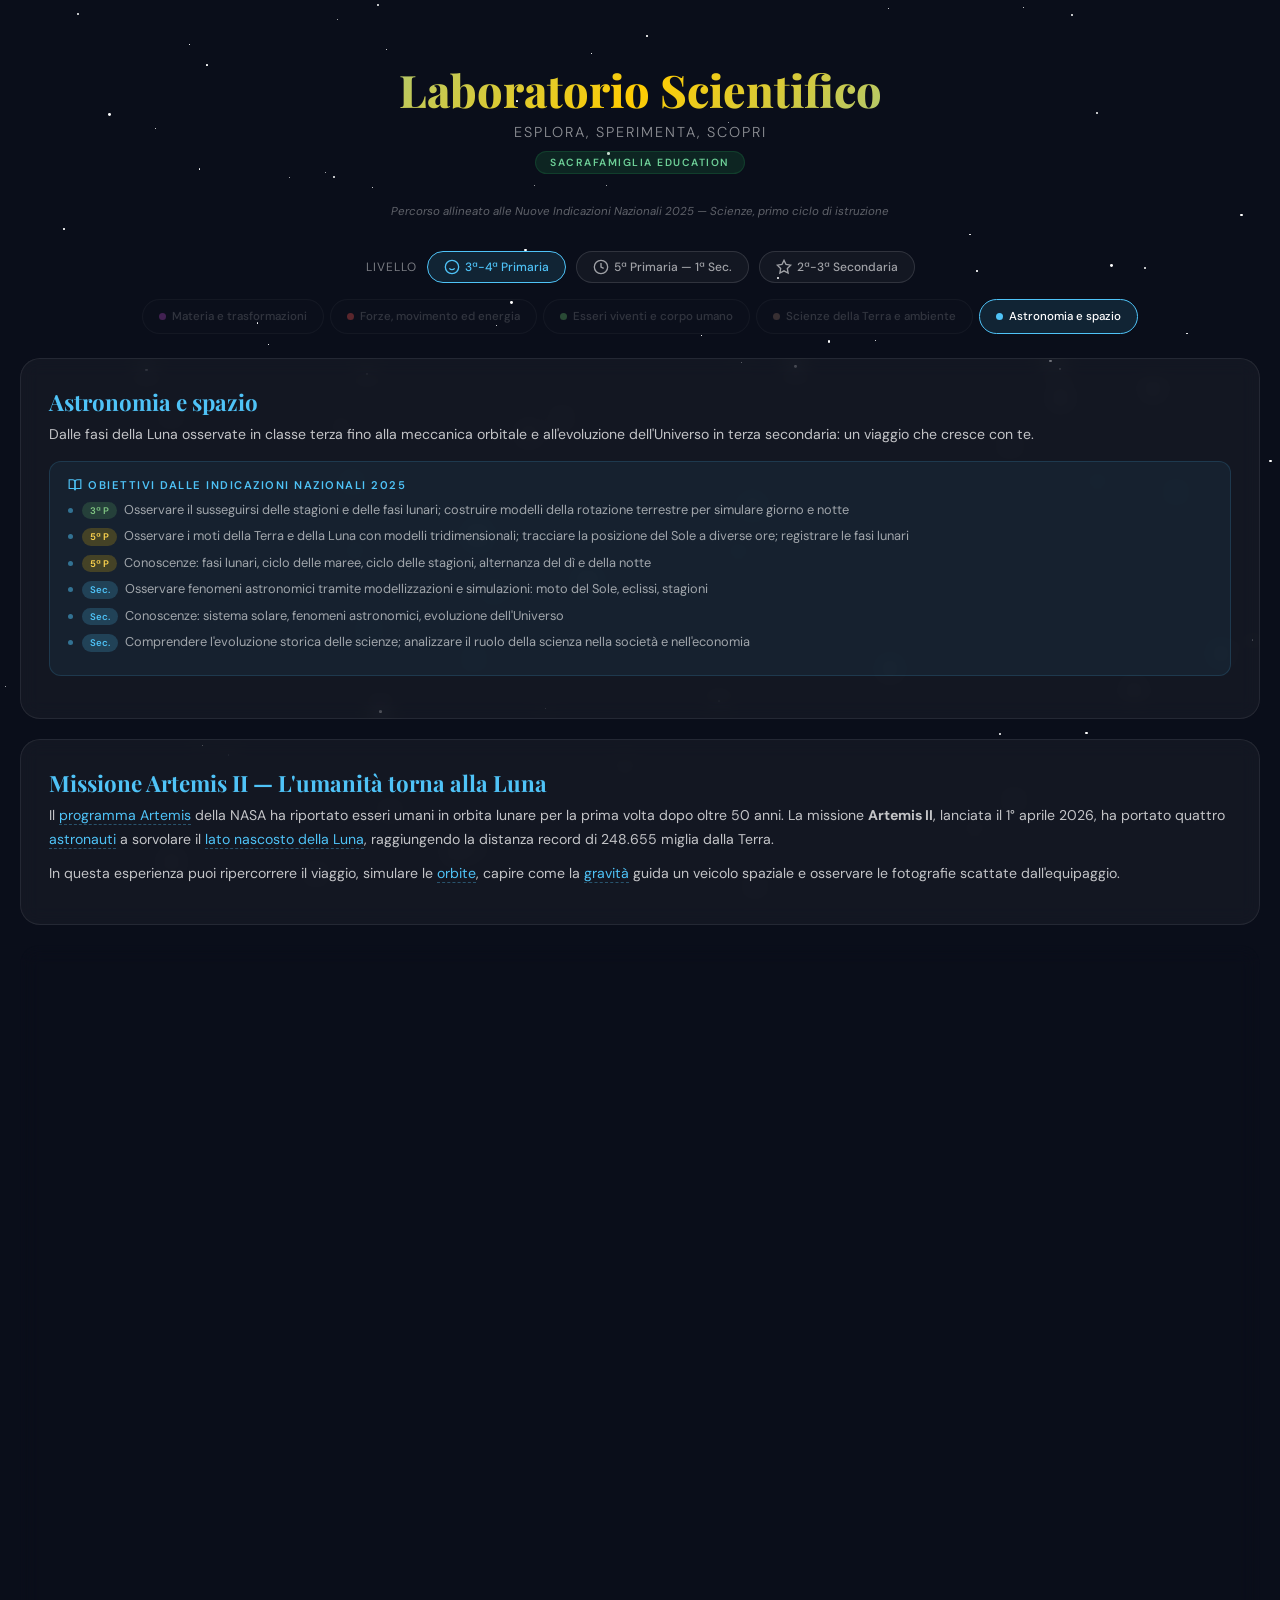
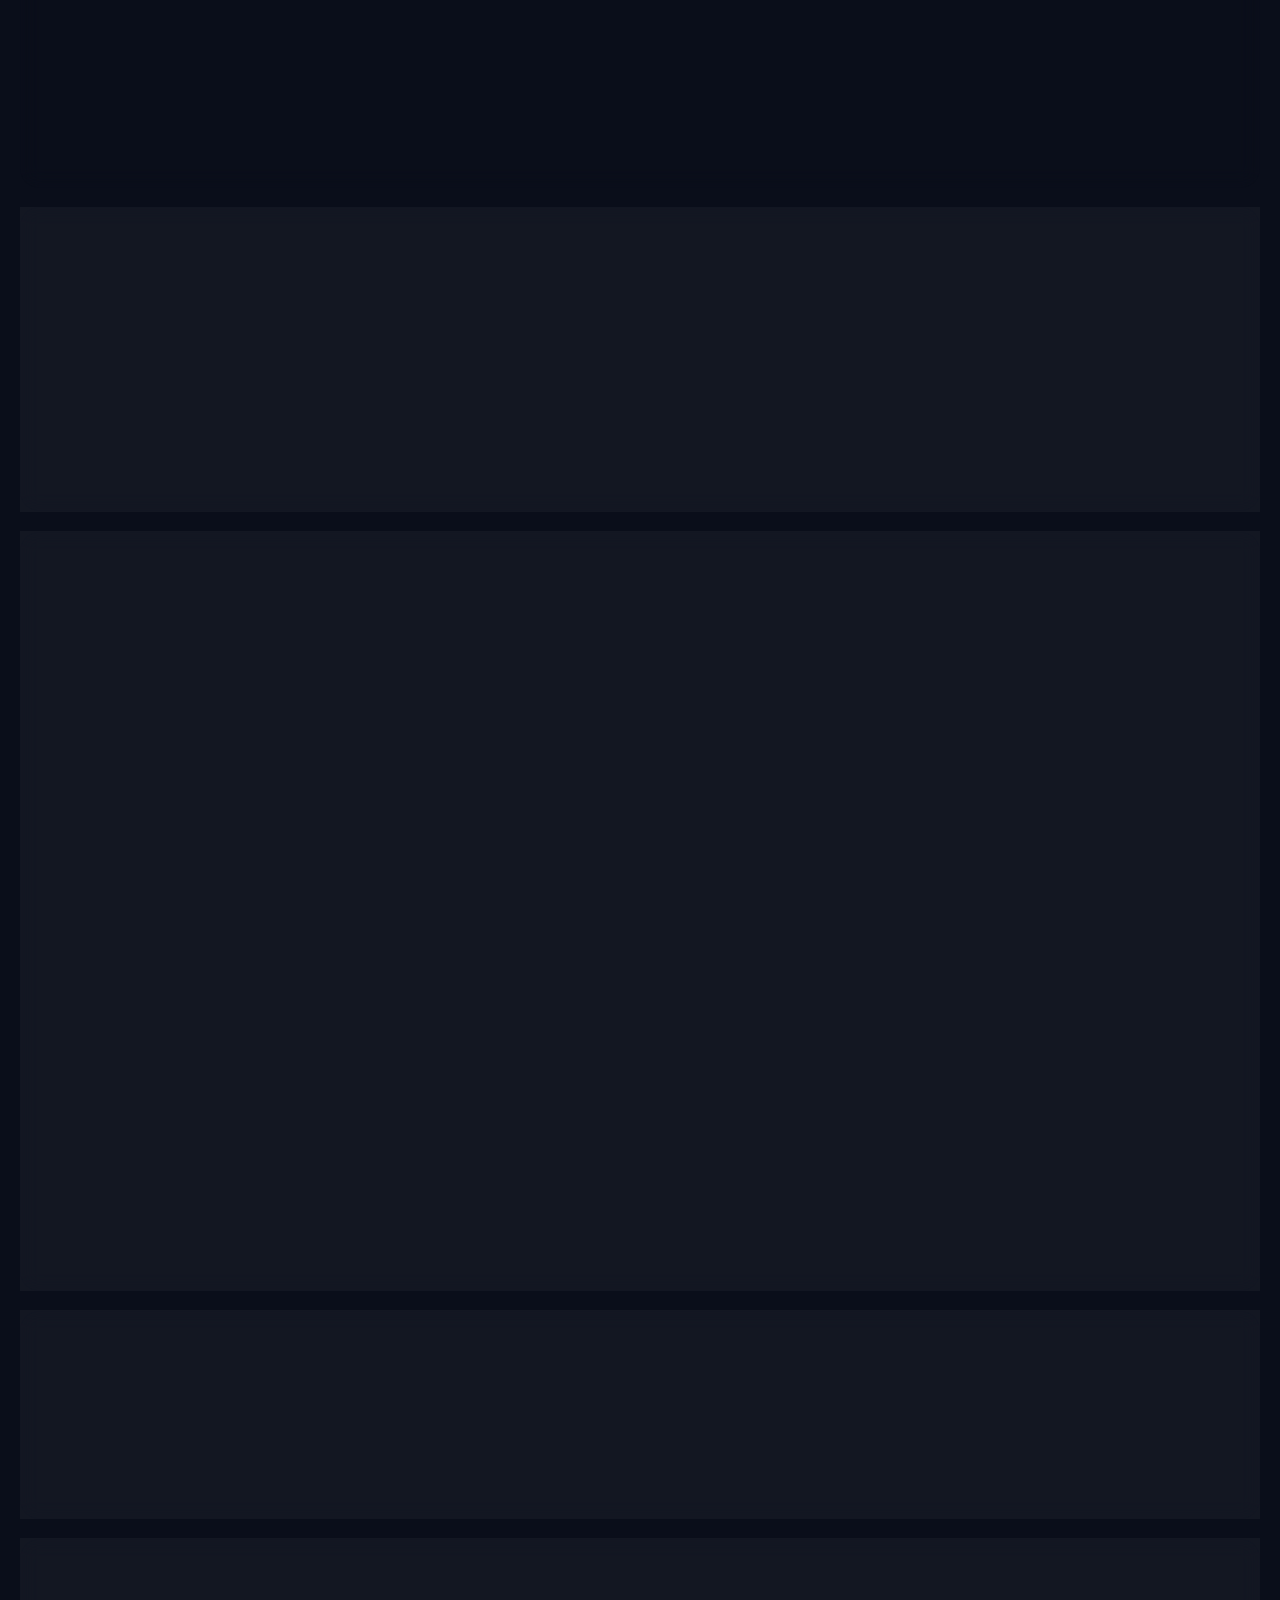
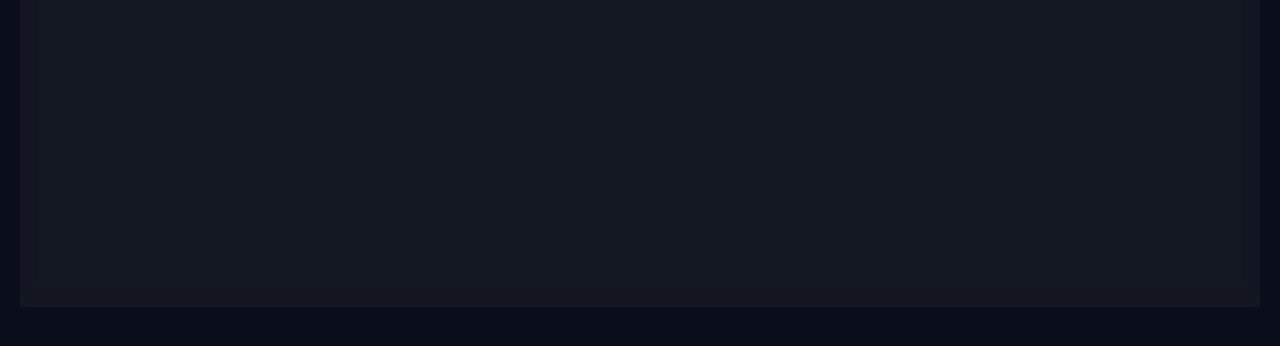
==== index.html @ 72407b64 "Add files via upload" ====
<!DOCTYPE html>
<html lang="it">
<head>
<meta charset="UTF-8">
<meta name="viewport" content="width=device-width, initial-scale=1.0">
<title>Laboratorio Scientifico — SacraFamiglia education</title>
<link href="https://fonts.googleapis.com/css2?family=DM+Sans:ital,wght@0,300;0,400;0,500;0,600;0,700;1,400&family=Playfair+Display:wght@600;700;800&display=swap" rel="stylesheet">
<style>
:root {
  --verde: #1B6D3F;
  --verde-light: #e8f5ee;
  --ambra: #E8A317;
  --ambra-light: #fef3d6;
  --blu: #2563EB;
  --rosso: #DC2626;
  --grigio-3: #6c757d;
  --bianco: #ffffff;
  --nero: #1a1a1a;
  --space-bg: #0a0e1a;
  --space-accent: #4fc3f7;
  --space-glow: rgba(79,195,247,0.3);
  --corona: #ffcc02;
  --font-body: 'DM Sans', sans-serif;
  --font-display: 'Playfair Display', serif;
  --radius: 12px;
  --radius-lg: 20px;
  --shadow: 0 4px 24px rgba(0,0,0,0.08);
  --transition: 0.3s cubic-bezier(0.4, 0, 0.2, 1);
  /* Nucleo colors */
  --n1: #ab47bc; --n1bg: rgba(171,71,188,0.12);
  --n2: #ef5350; --n2bg: rgba(239,83,80,0.12);
  --n3: #66bb6a; --n3bg: rgba(102,187,106,0.12);
  --n4: #8d6e63; --n4bg: rgba(141,110,99,0.12);
  --n5: #4fc3f7; --n5bg: rgba(79,195,247,0.12);
}
* { margin: 0; padding: 0; box-sizing: border-box; }
body { font-family: var(--font-body); background: var(--space-bg); color: var(--bianco); overflow-x: hidden; min-height: 100vh; }

/* STARS */
.stars-container { position: fixed; inset: 0; z-index: 0; overflow: hidden; pointer-events: none; }
.star { position: absolute; border-radius: 50%; background: #fff; animation: twinkle var(--dur) ease-in-out infinite alternate; }
@keyframes twinkle { 0%{opacity:.2} 100%{opacity:1} }

.app-container { position: relative; z-index: 1; max-width: 1400px; margin: 0 auto; padding: 20px; }

/* HEADER */
.app-header { text-align: center; padding: 40px 20px 20px; }
.app-header h1 {
  font-family: var(--font-display); font-size: clamp(1.8rem,4vw,2.8rem); font-weight: 800;
  background: linear-gradient(135deg, var(--space-accent), var(--corona), var(--space-accent));
  -webkit-background-clip: text; -webkit-text-fill-color: transparent; background-clip: text;
}
.app-header .subtitle { font-size: .9rem; color: rgba(255,255,255,.55); font-weight: 300; letter-spacing: 2px; text-transform: uppercase; margin-top: 4px; }
.brand-tag { display: inline-block; margin-top: 10px; padding: 4px 14px; border-radius: 20px; font-size: .65rem; font-weight: 600; letter-spacing: 1.5px; text-transform: uppercase; background: rgba(27,109,63,.25); color: #6dcf97; border: 1px solid rgba(27,109,63,.35); }
.curricolo-ref { text-align: center; margin: 10px 0 20px; font-size: .72rem; color: rgba(255,255,255,.35); font-style: italic; }

/* COMPLEXITY */
.complexity-bar { display: flex; align-items: center; justify-content: center; gap: 10px; padding: 12px 0 16px; }
.complexity-label { font-size: .75rem; color: rgba(255,255,255,.45); text-transform: uppercase; letter-spacing: 1px; }
.complexity-btn { display: flex; align-items: center; gap: 5px; padding: 7px 16px; border-radius: 30px; border: 1.5px solid rgba(255,255,255,.12); background: rgba(255,255,255,.04); color: rgba(255,255,255,.6); font-family: var(--font-body); font-size: .75rem; font-weight: 500; cursor: pointer; transition: var(--transition); }
.complexity-btn:hover { border-color: var(--space-accent); color: var(--space-accent); }
.complexity-btn.active { background: rgba(79,195,247,.12); border-color: var(--space-accent); color: var(--space-accent); }
.complexity-btn svg { width: 16px; height: 16px; }

/* NUCLEI NAV */
.nuclei-nav { display: flex; gap: 6px; justify-content: center; flex-wrap: wrap; margin-bottom: 24px; }
.nucleo-tab { padding: 9px 16px; border-radius: 30px; border: 1.5px solid rgba(255,255,255,.1); background: rgba(255,255,255,.03); color: rgba(255,255,255,.45); font-family: var(--font-body); font-size: .72rem; font-weight: 500; cursor: pointer; transition: var(--transition); white-space: nowrap; display: flex; align-items: center; gap: 6px; }
.nucleo-tab:hover:not(.coming-soon) { border-color: rgba(255,255,255,.3); color: rgba(255,255,255,.8); }
.nucleo-tab.active { border-color: var(--tab-color, var(--space-accent)); color: var(--bianco); background: var(--tab-bg, rgba(79,195,247,.15)); }
.nucleo-tab.coming-soon { opacity: .35; cursor: default; }
.nucleo-tab .tab-dot { width: 7px; height: 7px; border-radius: 50%; background: var(--tab-color, var(--space-accent)); }

/* PANELS */
.section-panel { background: rgba(255,255,255,.04); border: 1px solid rgba(255,255,255,.08); border-radius: var(--radius-lg); padding: 28px; margin-bottom: 20px; backdrop-filter: blur(10px); }
.section-panel h2 { font-family: var(--font-display); font-size: 1.4rem; font-weight: 700; color: var(--space-accent); margin-bottom: 6px; }
.section-panel h3 { font-size: 1.05rem; font-weight: 600; color: var(--corona); margin: 18px 0 8px; }
.section-panel p { font-size: .88rem; line-height: 1.7; color: rgba(255,255,255,.75); margin-bottom: 10px; }

/* CURRICULUM OBJECTIVES */
.curricolo-box { background: rgba(79,195,247,.06); border: 1px solid rgba(79,195,247,.15); border-radius: var(--radius); padding: 16px 18px; margin: 14px 0; }
.curricolo-box .curricolo-title { font-size: .7rem; text-transform: uppercase; letter-spacing: 1.5px; color: var(--space-accent); font-weight: 600; margin-bottom: 8px; display: flex; align-items: center; gap: 6px; }
.curricolo-box .curricolo-title svg { width: 14px; height: 14px; }
.curricolo-obj { font-size: .8rem; color: rgba(255,255,255,.6); line-height: 1.6; margin-bottom: 6px; padding-left: 14px; position: relative; }
.curricolo-obj::before { content: ''; position: absolute; left: 0; top: 8px; width: 5px; height: 5px; border-radius: 50%; background: var(--space-accent); opacity: .5; }
.curricolo-obj .classe-tag { display: inline-block; padding: 1px 8px; border-radius: 10px; font-size: .6rem; font-weight: 600; margin-right: 4px; }
.tag-3p { background: rgba(102,187,106,.2); color: #81c784; }
.tag-5p { background: rgba(255,193,7,.2); color: #ffd54f; }
.tag-sec { background: rgba(79,195,247,.2); color: #4fc3f7; }

/* HYPERTEXT */
.iper { color: var(--space-accent); border-bottom: 1px dashed rgba(79,195,247,.35); cursor: pointer; transition: var(--transition); }
.iper:hover { color: var(--corona); border-color: var(--corona); }
.iper-panel { display: none; position: fixed; top: 50%; left: 50%; transform: translate(-50%,-50%); width: min(520px,92vw); max-height: 80vh; overflow-y: auto; background: #141a2e; border: 1px solid rgba(79,195,247,.25); border-radius: var(--radius-lg); padding: 26px; z-index: 1000; box-shadow: 0 20px 60px rgba(0,0,0,.6); animation: panelIn .25s ease-out; }
@keyframes panelIn { from{opacity:0;transform:translate(-50%,-48%) scale(.96)} to{opacity:1;transform:translate(-50%,-50%) scale(1)} }
.iper-panel.visible { display: block; }
.iper-panel h4 { font-family: var(--font-display); font-size: 1.15rem; color: var(--space-accent); margin-bottom: 12px; }
.iper-panel p { font-size: .85rem; line-height: 1.7; color: rgba(255,255,255,.75); margin-bottom: 8px; }
.level-tag { display: inline-block; padding: 3px 10px; border-radius: 12px; font-size: .6rem; font-weight: 600; text-transform: uppercase; letter-spacing: 1px; margin-bottom: 10px; }
.level-tag.l1 { background: rgba(76,175,80,.2); color: #81c784; }
.level-tag.l2 { background: rgba(255,193,7,.2); color: #ffd54f; }
.level-tag.l3 { background: rgba(244,67,54,.2); color: #ef9a9a; }
.iper-close { position: absolute; top: 12px; right: 12px; width: 30px; height: 30px; border-radius: 50%; border: none; background: rgba(255,255,255,.08); color: rgba(255,255,255,.5); font-size: 1rem; cursor: pointer; display: flex; align-items: center; justify-content: center; transition: var(--transition); }
.iper-close:hover { background: rgba(255,255,255,.15); color: #fff; }
.overlay { display: none; position: fixed; inset: 0; background: rgba(0,0,0,.6); z-index: 999; }
.overlay.visible { display: block; }

/* SIMULATOR */
.sim-container { position: relative; border-radius: var(--radius-lg); overflow: hidden; background: #060a14; border: 1px solid rgba(79,195,247,.12); }
#orbitCanvas { display: block; width: 100%; }
.sim-controls { display: flex; flex-wrap: wrap; gap: 10px; padding: 14px 18px; background: rgba(0,0,0,.35); border-top: 1px solid rgba(255,255,255,.05); align-items: center; }
.sim-btn { padding: 7px 16px; border-radius: 8px; border: 1px solid rgba(79,195,247,.25); background: rgba(79,195,247,.08); color: var(--space-accent); font-family: var(--font-body); font-size: .75rem; font-weight: 600; cursor: pointer; transition: var(--transition); }
.sim-btn:hover { background: rgba(79,195,247,.2); }
.sim-btn.active { background: var(--space-accent); color: var(--space-bg); }
.sim-slider-group { display: flex; align-items: center; gap: 7px; flex: 1; min-width: 180px; }
.sim-slider-group label { font-size: .7rem; color: rgba(255,255,255,.45); white-space: nowrap; }
.sim-slider-group input[type="range"] { flex: 1; accent-color: var(--space-accent); height: 4px; }
.sim-info-strip { display: flex; flex-wrap: wrap; gap: 14px; padding: 10px 18px; background: rgba(0,0,0,.25); border-top: 1px solid rgba(255,255,255,.03); }
.sim-info-item { display: flex; flex-direction: column; gap: 1px; }
.sim-info-item .label { font-size: .55rem; text-transform: uppercase; letter-spacing: 1px; color: rgba(255,255,255,.35); }
.sim-info-item .value { font-size: .9rem; font-weight: 600; color: var(--space-accent); font-variant-numeric: tabular-nums; }

/* EXPERIMENT CARDS */
.exp-grid { display: grid; grid-template-columns: repeat(auto-fit, minmax(260px, 1fr)); gap: 14px; margin-top: 14px; }
.exp-card { background: rgba(255,255,255,.04); border: 1px solid rgba(255,255,255,.08); border-radius: var(--radius); padding: 20px; cursor: pointer; transition: var(--transition); position: relative; overflow: hidden; }
.exp-card::before { content: ''; position: absolute; top: 0; left: 0; right: 0; height: 3px; background: linear-gradient(90deg, var(--space-accent), var(--corona)); transform: scaleX(0); transform-origin: left; transition: var(--transition); }
.exp-card:hover { border-color: rgba(79,195,247,.25); transform: translateY(-2px); }
.exp-card:hover::before { transform: scaleX(1); }
.exp-card h4 { font-size: .9rem; font-weight: 600; color: var(--bianco); margin-bottom: 5px; }
.exp-card p { font-size: .78rem; color: rgba(255,255,255,.45); line-height: 1.5; }
.exp-card .complexity-dots { display: flex; gap: 4px; margin-top: 8px; }
.exp-card .dot { width: 7px; height: 7px; border-radius: 50%; background: rgba(255,255,255,.12); }
.exp-card .dot.filled { background: var(--space-accent); }
.exp-card .obj-tag { margin-top: 8px; font-size: .62rem; color: rgba(79,195,247,.6); font-style: italic; }

/* EXPERIMENT AREA */
.experiment-area { display: none; background: rgba(0,0,0,.3); border: 1px solid rgba(79,195,247,.12); border-radius: var(--radius-lg); padding: 22px; margin-top: 14px; animation: panelIn .3s ease-out; }
.experiment-area.visible { display: block; }
.experiment-area h3 { color: var(--space-accent); margin-bottom: 14px; font-size: 1.05rem; }
.experiment-area canvas { display: block; width: 100%; border-radius: var(--radius); background: #050810; margin-bottom: 10px; }
.exp-controls { display: flex; flex-wrap: wrap; gap: 10px; align-items: center; margin-bottom: 10px; }
.exp-controls label { font-size: .75rem; color: rgba(255,255,255,.55); }
.exp-controls input[type="range"] { width: 110px; accent-color: var(--space-accent); }
.exp-readout { font-size: .8rem; color: rgba(255,255,255,.65); line-height: 1.7; padding: 12px 14px; background: rgba(255,255,255,.03); border-radius: var(--radius); border-left: 3px solid var(--space-accent); }

/* TIMELINE */
.timeline { position: relative; padding: 16px 0; }
.timeline::before { content: ''; position: absolute; left: 22px; top: 0; bottom: 0; width: 2px; background: linear-gradient(to bottom, transparent, var(--space-accent), var(--corona), var(--space-accent), transparent); }
.timeline-item { position: relative; padding-left: 56px; margin-bottom: 24px; cursor: pointer; transition: var(--transition); }
.timeline-item:hover { transform: translateX(3px); }
.timeline-dot { position: absolute; left: 14px; top: 4px; width: 18px; height: 18px; border-radius: 50%; background: var(--space-bg); border: 2.5px solid var(--space-accent); z-index: 1; transition: var(--transition); }
.timeline-item:hover .timeline-dot { background: var(--space-accent); box-shadow: 0 0 10px var(--space-glow); }
.timeline-item.highlight .timeline-dot { background: var(--corona); border-color: var(--corona); }
.timeline-date { font-size: .65rem; font-weight: 600; color: var(--corona); text-transform: uppercase; letter-spacing: 1px; }
.timeline-title { font-weight: 600; font-size: .95rem; color: var(--bianco); margin: 3px 0; }
.timeline-desc { font-size: .82rem; line-height: 1.6; color: rgba(255,255,255,.55); }
.timeline-link { display: inline-flex; align-items: center; gap: 4px; margin-top: 5px; padding: 4px 10px; border-radius: 6px; background: rgba(79,195,247,.08); color: var(--space-accent); font-size: .7rem; font-weight: 600; text-decoration: none; transition: var(--transition); }
.timeline-link:hover { background: rgba(79,195,247,.18); }
.timeline-link svg { width: 11px; height: 11px; }

/* NASA LINKS */
.nasa-links { display: grid; grid-template-columns: repeat(auto-fit, minmax(240px, 1fr)); gap: 10px; margin-top: 14px; }
.nasa-card { display: flex; align-items: center; gap: 12px; padding: 14px; border-radius: var(--radius); background: rgba(255,255,255,.03); border: 1px solid rgba(255,255,255,.07); text-decoration: none; color: var(--bianco); transition: var(--transition); }
.nasa-card:hover { border-color: var(--space-accent); transform: translateY(-1px); }
.nasa-card .nasa-icon { width: 36px; height: 36px; border-radius: 9px; background: rgba(79,195,247,.1); display: flex; align-items: center; justify-content: center; flex-shrink: 0; }
.nasa-card .nasa-icon svg { width: 18px; height: 18px; color: var(--space-accent); }
.nasa-card h5 { font-size: .8rem; font-weight: 600; margin-bottom: 1px; }
.nasa-card p { font-size: .68rem; color: rgba(255,255,255,.45); }

/* RESPONSIVE */
@media (max-width: 768px) {
  .app-container { padding: 10px; }
  .section-panel { padding: 18px 14px; }
  .nuclei-nav { gap: 5px; }
  .nucleo-tab { padding: 7px 12px; font-size: .68rem; }
}
::-webkit-scrollbar { width: 5px; }
::-webkit-scrollbar-track { background: transparent; }
::-webkit-scrollbar-thumb { background: rgba(79,195,247,.25); border-radius: 3px; }
</style>
</head>
<body>

<div class="stars-container" id="starsContainer"></div>
<div class="overlay" id="overlay"></div>
<div class="iper-panel" id="iperPanel">
  <button class="iper-close" id="iperClose" aria-label="Chiudi">&times;</button>
  <div id="iperContent"></div>
</div>

<div class="app-container">
  <header class="app-header">
    <h1>Laboratorio Scientifico</h1>
    <div class="subtitle">Esplora, sperimenta, scopri</div>
    <div class="brand-tag">SacraFamiglia education</div>
  </header>
  <div class="curricolo-ref">Percorso allineato alle Nuove Indicazioni Nazionali 2025 — Scienze, primo ciclo di istruzione</div>

  <!-- COMPLEXITY -->
  <div class="complexity-bar">
    <span class="complexity-label">Livello</span>
    <button class="complexity-btn active" data-level="1" onclick="setLevel(1)">
      <svg viewBox="0 0 24 24" fill="none" stroke="currentColor" stroke-width="2"><circle cx="12" cy="12" r="10"/><path d="M8 14s1.5 2 4 2 4-2 4-2"/><line x1="9" y1="9" x2="9.01" y2="9"/><line x1="15" y1="9" x2="15.01" y2="9"/></svg>
      3&ordf;-4&ordf; Primaria
    </button>
    <button class="complexity-btn" data-level="2" onclick="setLevel(2)">
      <svg viewBox="0 0 24 24" fill="none" stroke="currentColor" stroke-width="2"><circle cx="12" cy="12" r="10"/><path d="M12 6v6l4 2"/></svg>
      5&ordf; Primaria &mdash; 1&ordf; Sec.
    </button>
    <button class="complexity-btn" data-level="3" onclick="setLevel(3)">
      <svg viewBox="0 0 24 24" fill="none" stroke="currentColor" stroke-width="2"><polygon points="12 2 15.09 8.26 22 9.27 17 14.14 18.18 21.02 12 17.77 5.82 21.02 7 14.14 2 9.27 8.91 8.26"/></svg>
      2&ordf;-3&ordf; Secondaria
    </button>
  </div>

  <!-- NUCLEI NAV — aligned to Indicazioni 2025 -->
  <nav class="nuclei-nav">
    <button class="nucleo-tab coming-soon" style="--tab-color:var(--n1);--tab-bg:var(--n1bg)"><span class="tab-dot"></span>Materia e trasformazioni</button>
    <button class="nucleo-tab coming-soon" style="--tab-color:var(--n2);--tab-bg:var(--n2bg)"><span class="tab-dot"></span>Forze, movimento ed energia</button>
    <button class="nucleo-tab coming-soon" style="--tab-color:var(--n3);--tab-bg:var(--n3bg)"><span class="tab-dot"></span>Esseri viventi e corpo umano</button>
    <button class="nucleo-tab coming-soon" style="--tab-color:var(--n4);--tab-bg:var(--n4bg)"><span class="tab-dot"></span>Scienze della Terra e ambiente</button>
    <button class="nucleo-tab active" style="--tab-color:var(--n5);--tab-bg:var(--n5bg)"><span class="tab-dot"></span>Astronomia e spazio</button>
  </nav>

  <!-- ===== NUCLEO 5: ASTRONOMIA E SPAZIO ===== -->
  <div id="nucleo5">

    <!-- CURRICULUM BOX -->
    <div class="section-panel">
      <h2>Astronomia e spazio</h2>
      <p>Dalle fasi della Luna osservate in classe terza fino alla meccanica orbitale e all'evoluzione dell'Universo in terza secondaria: un viaggio che cresce con te.</p>

      <div class="curricolo-box">
        <div class="curricolo-title">
          <svg viewBox="0 0 24 24" fill="none" stroke="currentColor" stroke-width="2"><path d="M2 3h6a4 4 0 014 4v14a3 3 0 00-3-3H2z"/><path d="M22 3h-6a4 4 0 00-4 4v14a3 3 0 013-3h7z"/></svg>
          Obiettivi dalle Indicazioni Nazionali 2025
        </div>
        <div class="curricolo-obj"><span class="classe-tag tag-3p">3&ordf; P</span> Osservare il susseguirsi delle stagioni e delle fasi lunari; costruire modelli della rotazione terrestre per simulare giorno e notte</div>
        <div class="curricolo-obj"><span class="classe-tag tag-5p">5&ordf; P</span> Osservare i moti della Terra e della Luna con modelli tridimensionali; tracciare la posizione del Sole a diverse ore; registrare le fasi lunari</div>
        <div class="curricolo-obj"><span class="classe-tag tag-5p">5&ordf; P</span> Conoscenze: fasi lunari, ciclo delle maree, ciclo delle stagioni, alternanza del d&igrave; e della notte</div>
        <div class="curricolo-obj"><span class="classe-tag tag-sec">Sec.</span> Osservare fenomeni astronomici tramite modellizzazioni e simulazioni: moto del Sole, eclissi, stagioni</div>
        <div class="curricolo-obj"><span class="classe-tag tag-sec">Sec.</span> Conoscenze: sistema solare, fenomeni astronomici, evoluzione dell'Universo</div>
        <div class="curricolo-obj"><span class="classe-tag tag-sec">Sec.</span> Comprendere l'evoluzione storica delle scienze; analizzare il ruolo della scienza nella societ&agrave; e nell'economia</div>
      </div>
    </div>

    <!-- ARTEMIS II INTRO -->
    <div class="section-panel">
      <h2>Missione Artemis II &mdash; L'umanit&agrave; torna alla Luna</h2>
      <p>
        Il <span class="iper" data-iper="artemis">programma Artemis</span> della NASA ha riportato esseri umani in orbita lunare per la prima volta dopo oltre 50 anni. La missione <strong>Artemis II</strong>, lanciata il 1&deg; aprile 2026, ha portato quattro <span class="iper" data-iper="astronauti">astronauti</span> a sorvolare il <span class="iper" data-iper="lato-nascosto">lato nascosto della Luna</span>, raggiungendo la distanza record di 248.655 miglia dalla Terra.
      </p>
      <p>
        In questa esperienza puoi ripercorrere il viaggio, simulare le <span class="iper" data-iper="orbite">orbite</span>, capire come la <span class="iper" data-iper="gravita">gravit&agrave;</span> guida un veicolo spaziale e osservare le fotografie scattate dall'equipaggio.
      </p>
    </div>

    <!-- ORBITAL SIMULATOR -->
    <div class="section-panel">
      <h2>Simulatore della Traiettoria</h2>
      <p>Il percorso reale della navicella Orion dalla Terra alla Luna e ritorno. Osserva come funziona una <span class="iper" data-iper="traiettoria-ritorno">traiettoria a ritorno libero</span>.</p>
      <div class="sim-container">
        <canvas id="orbitCanvas" width="1200" height="600"></canvas>
        <div class="sim-info-strip">
          <div class="sim-info-item"><span class="label">Giorno</span><span class="value" id="simDay">1</span></div>
          <div class="sim-info-item"><span class="label">Distanza dalla Terra</span><span class="value" id="simDist">0 km</span></div>
          <div class="sim-info-item"><span class="label">Velocit&agrave;</span><span class="value" id="simSpeed">0 km/s</span></div>
          <div class="sim-info-item"><span class="label">Fase</span><span class="value" id="simPhase">Lancio</span></div>
        </div>
        <div class="sim-controls">
          <button class="sim-btn" id="btnPlayPause" onclick="toggleSim()"><span id="playIcon">&#9654; Avvia</span></button>
          <button class="sim-btn" onclick="resetSim()">&#8635; Ricomincia</button>
          <div class="sim-slider-group">
            <label>Velocit&agrave;</label>
            <input type="range" id="simSpeedSlider" min="1" max="10" value="3">
          </div>
          <button class="sim-btn" id="btnTrail" onclick="toggleTrail()">Scia: ON</button>
        </div>
      </div>
    </div>

    <!-- EXPERIMENTS -->
    <div class="section-panel">
      <h2>Esperimenti Interattivi</h2>
      <p>Metti le mani sulla fisica dello spazio. Ogni esperimento &egrave; collegato a obiettivi specifici delle Indicazioni Nazionali.</p>
      <div class="exp-grid">
        <div class="exp-card" onclick="openExperiment('gravity')">
          <h4>Il pozzo gravitazionale</h4>
          <p>Cambia la massa di un pianeta e osserva come le traiettorie si curvano. Lancia oggetti e guarda cosa succede.</p>
          <div class="complexity-dots"><div class="dot filled"></div><div class="dot"></div><div class="dot"></div></div>
          <div class="obj-tag">Obiettivo: sperimentare la gravit&agrave; &bull; Osservare moti e forze</div>
        </div>
        <div class="exp-card" onclick="openExperiment('orbits')">
          <h4>Costruisci la tua orbita</h4>
          <p>Scegli velocit&agrave; e direzione per mettere un satellite in <span class="iper" data-iper="orbita-circolare">orbita circolare</span>, <span class="iper" data-iper="orbita-ellittica">ellittica</span> o di <span class="iper" data-iper="velocita-fuga">fuga</span>.</p>
          <div class="complexity-dots"><div class="dot filled"></div><div class="dot filled"></div><div class="dot"></div></div>
          <div class="obj-tag">Obiettivo: modellizzazioni e simulazioni astronomiche</div>
        </div>
        <div class="exp-card" onclick="openExperiment('slingshot')">
          <h4>Fionda gravitazionale</h4>
          <p>Usa la <span class="iper" data-iper="fionda">gravit&agrave; della Luna</span> per accelerare una sonda verso Marte. Trova l'angolo giusto!</p>
          <div class="complexity-dots"><div class="dot filled"></div><div class="dot filled"></div><div class="dot filled"></div></div>
          <div class="obj-tag">Obiettivo: relazioni tra grandezze &bull; Conservazione dell'energia</div>
        </div>
        <div class="exp-card" onclick="openExperiment('eclipse')">
          <h4>Eclissi dallo spazio</h4>
          <p>Ricrea l'<span class="iper" data-iper="eclissi">eclissi solare</span> fotografata da Artemis II. Perch&eacute; dallo spazio dura 54 minuti?</p>
          <div class="complexity-dots"><div class="dot filled"></div><div class="dot"></div><div class="dot"></div></div>
          <div class="obj-tag">Obiettivo: fenomeni astronomici &bull; Propagazione della luce</div>
        </div>
      </div>
      <div class="experiment-area" id="experimentArea">
        <button class="sim-btn" onclick="closeExperiment()" style="float:right;margin-bottom:10px">Chiudi</button>
        <h3 id="expTitle"></h3>
        <canvas id="expCanvas" width="800" height="450"></canvas>
        <div class="exp-controls" id="expControls"></div>
        <div class="exp-readout" id="expReadout"></div>
      </div>
    </div>

    <!-- TIMELINE -->
    <div class="section-panel">
      <h2>Diario di bordo &mdash; 10 giorni verso la Luna</h2>
      <div class="timeline" id="timeline"></div>
    </div>

    <!-- NASA LINKS -->
    <div class="section-panel">
      <h2>Risorse NASA</h2>
      <p>Fotografie in alta risoluzione, video, podcast e dati scientifici della missione.</p>
      <div class="nasa-links">
        <a href="https://www.nasa.gov/gallery/lunar-flyby/" target="_blank" rel="noopener" class="nasa-card">
          <div class="nasa-icon"><svg viewBox="0 0 24 24" fill="none" stroke="currentColor" stroke-width="2"><rect x="3" y="3" width="18" height="18" rx="2"/><circle cx="8.5" cy="8.5" r="1.5"/><path d="M21 15l-5-5L5 21"/></svg></div>
          <div class="nasa-text"><h5>Foto del sorvolo lunare</h5><p>Immagini dal lato nascosto della Luna</p></div>
        </a>
        <a href="https://www.nasa.gov/gallery/journey-to-the-moon/" target="_blank" rel="noopener" class="nasa-card">
          <div class="nasa-icon"><svg viewBox="0 0 24 24" fill="none" stroke="currentColor" stroke-width="2"><circle cx="12" cy="12" r="10"/><path d="M2 12h20"/><path d="M12 2a15.3 15.3 0 014 10 15.3 15.3 0 01-4 10 15.3 15.3 0 01-4-10 15.3 15.3 0 014-10z"/></svg></div>
          <div class="nasa-text"><h5>Il viaggio verso la Luna</h5><p>La Terra che si allontana, selfie di Orion</p></div>
        </a>
        <a href="https://www.nasa.gov/artemis-ii-multimedia/" target="_blank" rel="noopener" class="nasa-card">
          <div class="nasa-icon"><svg viewBox="0 0 24 24" fill="none" stroke="currentColor" stroke-width="2"><polygon points="23 7 16 12 23 17 23 7"/><rect x="1" y="5" width="15" height="14" rx="2"/></svg></div>
          <div class="nasa-text"><h5>Video, podcast, multimedia</h5><p>Risorse ufficiali complete</p></div>
        </a>
        <a href="https://science.nasa.gov/earth/earth-observatory/earthset-from-the-lunar-far-side/" target="_blank" rel="noopener" class="nasa-card">
          <div class="nasa-icon"><svg viewBox="0 0 24 24" fill="none" stroke="currentColor" stroke-width="2"><path d="M21 12.79A9 9 0 1111.21 3 7 7 0 0021 12.79z"/></svg></div>
          <div class="nasa-text"><h5>Earthset dal lato nascosto</h5><p>La Terra vista dalla Luna</p></div>
        </a>
      </div>
    </div>

    <!-- OTHER NUCLEI MAP -->
    <div class="section-panel">
      <h2>Mappa dei nuclei &mdash; Il percorso completo</h2>
      <p>Tutti i nuclei del Laboratorio Scientifico, allineati agli obiettivi delle Indicazioni Nazionali 2025. I nuclei in sviluppo saranno attivati progressivamente.</p>
      <div class="exp-grid" style="margin-top:16px">
        <div class="exp-card" style="border-color:rgba(171,71,188,.2);cursor:default">
          <h4 style="color:var(--n1)">1. Materia e trasformazioni</h4>
          <p><strong>3&ordf; P:</strong> Propriet&agrave; dei materiali, cambiamenti di stato, ghiaccio/acqua/vapore</p>
          <p><strong>5&ordf; P:</strong> Stati della materia, miscugli, galleggiamento, passaggi di stato</p>
          <p><strong>Sec.:</strong> Atomi e molecole, reazioni chimiche, tavola periodica, acidi-basi</p>
          <div class="obj-tag">Simulatore particelle &bull; Laboratorio miscugli &bull; Bilanciamento reazioni</div>
        </div>
        <div class="exp-card" style="border-color:rgba(239,83,80,.2);cursor:default">
          <h4 style="color:var(--n2)">2. Forze, movimento ed energia</h4>
          <p><strong>3&ordf; P:</strong> Piani inclinati, pendoli, gravit&agrave;, calamite, suono, luce</p>
          <p><strong>5&ordf; P:</strong> Circuiti elettrici, magnetismo, vibrazioni, rifrazione</p>
          <p><strong>Sec.:</strong> Conservazione energia, onde, efficienza energetica, fonti rinnovabili</p>
          <div class="obj-tag">Laboratorio leve &bull; Costruttore circuiti &bull; Simulatore onde</div>
        </div>
        <div class="exp-card" style="border-color:rgba(102,187,106,.2);cursor:default">
          <h4 style="color:var(--n3)">3. Esseri viventi e corpo umano</h4>
          <p><strong>3&ordf; P:</strong> Organi di senso, piante, animali, classificazione</p>
          <p><strong>5&ordf; P:</strong> Apparato circolatorio, digestione, piante e habitat</p>
          <p><strong>Sec.:</strong> Cellula, fotosintesi, genetica mendeliana, evoluzione, ecosistemi</p>
          <div class="obj-tag">Cellula esplorabile &bull; Costruttore DNA &bull; Simulatore ecosistema</div>
        </div>
        <div class="exp-card" style="border-color:rgba(141,110,99,.2);cursor:default">
          <h4 style="color:var(--n4)">4. Scienze della Terra e ambiente</h4>
          <p><strong>3&ordf; P:</strong> Diario meteorologico, temperatura, stagioni</p>
          <p><strong>5&ordf; P:</strong> Struttura della Terra, vulcani, terremoti, rocce</p>
          <p><strong>Sec.:</strong> Clima e effetto serra, ciclo carbonio, sostenibilit&agrave;, rischi naturali</p>
          <div class="obj-tag">Ciclo dell'acqua &bull; Simulatore vulcano &bull; Laboratorio clima</div>
        </div>
      </div>
    </div>

  </div>
</div>

<script>
// ===== STARS =====
(function(){const c=document.getElementById('starsContainer');for(let i=0;i<100;i++){const s=document.createElement('div');s.className='star';const sz=Math.random()*2.5+.5;s.style.cssText=`width:${sz}px;height:${sz}px;left:${Math.random()*100}%;top:${Math.random()*100}%;--dur:${Math.random()*3+1}s;animation-delay:${Math.random()*3}s`;c.appendChild(s)}})();

// ===== COMPLEXITY =====
let currentLevel=1;
function setLevel(lv){currentLevel=lv;document.querySelectorAll('.complexity-btn').forEach(b=>b.classList.toggle('active',+b.dataset.level===lv))}

// ===== GLOSSARY =====
const G={
'artemis':{title:'Il programma Artemis',levels:{
1:'Artemis \u00e8 il programma della NASA per riportare gli esseri umani sulla Luna. Il nome viene dalla dea greca della Luna. Il primo volo con equipaggio, Artemis II, \u00e8 partito il 1\u00b0 aprile 2026.',
2:'Artemis \u00e8 il successore del programma Apollo (1961-1972). Prevede una presenza permanente sulla Luna con la stazione orbitale Gateway e basi sulla superficie. Artemis I (2022) ha testato la capsula Orion senza equipaggio; Artemis II (2026) \u00e8 il primo volo con astronauti; Artemis III porter\u00e0 il primo allunaggio dal 1972.',
3:'Il programma si basa su tre elementi: il lanciatore SLS (8,8 milioni di libbre di spinta), la capsula Orion con modulo di servizio ESA, e la stazione orbitale Gateway in orbita NRHO cislunare. Integra partner commerciali (SpaceX per il lander HLS) e internazionali (ESA, CSA, JAXA). L\'architettura prevede missioni di complessit\u00e0 crescente fino all\'esplorazione marziana.'}},
'astronauti':{title:'L\'equipaggio di Artemis II',levels:{
1:'Quattro astronauti hanno viaggiato verso la Luna: Reid Wiseman (comandante), Victor Glover (pilota), Christina Koch e Jeremy Hansen. Christina Koch \u00e8 diventata la donna pi\u00f9 lontana dalla Terra nella storia!',
2:'Tre astronauti NASA e uno canadese (CSA). Wiseman \u00e8 un ex pilota della Marina; Glover ha volato sulla ISS; Koch detiene il record femminile di permanenza nello spazio; Hansen \u00e8 il primo canadese oltre l\'orbita terrestre.',
3:'La selezione segue criteri di ridondanza operativa: ogni membro \u00e8 addestrato per i compiti critici degli altri. Wiseman e Glover gestiscono navigazione e manovre, Koch le osservazioni scientifiche, Hansen comunicazioni ed esperimenti. Durante il sorvolo hanno lavorato a turni per coprire 7 ore di osservazione.'}},
'lato-nascosto':{title:'Il lato nascosto della Luna',levels:{
1:'La Luna mostra sempre la stessa faccia verso la Terra \u2014 come se ti guardasse sempre con lo stesso occhio! Il lato nascosto \u00e8 la parte che non vediamo mai. Gli astronauti di Artemis II l\'hanno sorvolato e fotografato.',
2:'La Luna \u00e8 in rotazione sincrona: impiega lo stesso tempo a ruotare su s\u00e9 stessa e a orbitare (~27,3 giorni). Il lato nascosto, fotografato dalla sonda Luna 3 nel 1959, ha pi\u00f9 crateri, meno "mari" basaltici e una crosta pi\u00f9 spessa.',
3:'La rotazione sincrona \u00e8 il risultato del blocco mareale. L\'asimmetria tra le due facce dipende dallo spessore della crosta: lato vicino ~30 km (magma basaltico ha formato i maria), lato nascosto ~50 km. L\'equipaggio ha documentato il bacino Hertzsprung e il cratere Vavilov.'}},
'orbite':{title:'Le orbite',levels:{
1:'Un\'orbita \u00e8 il percorso che un oggetto fa intorno a un altro per la gravit\u00e0 \u2014 come una palla che rotola in una ciotola senza fermarsi. La Luna orbita intorno alla Terra, e la Terra intorno al Sole.',
2:'Un oggetto in orbita "cade" continuamente ma la velocit\u00e0 laterale lo fa curvare. Troppo lento \u2192 cade; velocit\u00e0 giusta \u2192 orbita circolare; pi\u00f9 veloce \u2192 ellittica; ancora pi\u00f9 veloce \u2192 fuga.',
3:'Le orbite seguono le leggi di Keplero: ellissi col corpo centrale in un fuoco; raggio vettore spazza aree uguali in tempi uguali; T\u00b2 \u221d a\u00b3. Velocit\u00e0 circolare: v = \u221a(GM/r). Velocit\u00e0 di fuga: v = \u221a(2GM/r). Artemis II ha usato una traiettoria a ritorno libero.'}},
'gravita':{title:'La gravit\u00e0',levels:{
1:'La gravit\u00e0 \u00e8 la forza che ci tiene a terra e fa cadere le mele. Ogni cosa che ha massa attira ogni altra cosa: pi\u00f9 \u00e8 pesante, pi\u00f9 attira.',
2:'Newton la descrive come F = G\u00b7m\u2081\u00b7m\u2082/r\u00b2. Sulla Terra genera ~9,8 m/s\u00b2, sulla Luna ~1,6 m/s\u00b2 (un sesto). Per questo gli astronauti "saltano" sulla Luna.',
3:'Einstein nella Relativit\u00e0 Generale (1915) la ridefinisce come curvatura dello spaziotempo. Gli oggetti seguono geodetiche nello spaziotempo curvo. Spiega precessione di Mercurio, deflessione della luce, onde gravitazionali, dilatazione temporale (i GPS correggono ~38 \u03bcs/giorno).'}},
'traiettoria-ritorno':{title:'Traiettoria a ritorno libero',levels:{
1:'\u00c8 come lanciare una pallina su una rampa curva: sale, gira intorno al punto pi\u00f9 alto e torna gi\u00f9 da sola. Orion ha fatto lo stesso intorno alla Luna!',
2:'Sfrutta la gravit\u00e0 della Luna per curvare e tornare senza accendere i motori. \u00c8 il piano di sicurezza: se qualcosa va storto, l\'equipaggio torna comunque. Apollo 13 us\u00f2 questa strategia nel 1970.',
3:'Dopo la TLI (\u0394v \u2248 3,1 km/s), la navicella segue un\'orbita a ritorno libero circumlunare con flyby a ~130 km. La geometria \u00e8 determinata dal vettore velocit\u00e0 post-TLI. Periodo totale ~10 giorni, con possibilit\u00e0 di abort diretto nelle prime fasi.'}},
'orbita-circolare':{title:'Orbita circolare',levels:{
1:'Quando un satellite gira mantenendo sempre la stessa distanza, come una giostra. La Stazione Spaziale \u00e8 in orbita quasi circolare!',
2:'La forza gravitazionale \u00e8 esattamente bilanciata dalla forza centrifuga. La ISS viaggia a ~7,7 km/s a 400 km; un satellite geostazionario a 35.786 km si muove a ~3 km/s.',
3:'Richiede v = \u221a(GM/r), eccentricit\u00e0 e = 0. Energia specifica E = -GM/(2r). Periodo T = 2\u03c0\u221a(r\u00b3/GM). Perturbazioni da J\u2082, resistenza atmosferica e terzi corpi rendono le orbite reali osculanti.'}},
'orbita-ellittica':{title:'Orbita ellittica',levels:{
1:'Come un ovale: a volte il satellite \u00e8 pi\u00f9 vicino (e va veloce), a volte pi\u00f9 lontano (e va piano). Quasi tutti i pianeti seguono orbite ellittiche!',
2:'Keplero scopr\u00ec che i pianeti orbitano su ellissi col Sole in un fuoco. Il satellite accelera al perigeo e rallenta all\'apogeo (seconda legge di Keplero).',
3:'Eccentricit\u00e0 0 < e < 1. Equazione: r = a(1-e\u00b2)/(1+e\u00b7cos\u03b8). Energia E = -GM/(2a). Il trasferimento di Hohmann sfrutta la differenza di velocit\u00e0 tra orbite per cambiare altitudine col minimo \u0394v.'}},
'velocita-fuga':{title:'Velocit\u00e0 di fuga',levels:{
1:'Se lanci una palla fortissimo verso l\'alto, non torna pi\u00f9 indietro! Quella velocit\u00e0 speciale si chiama velocit\u00e0 di fuga. Per la Terra \u00e8 circa 40.000 km/h.',
2:'La velocit\u00e0 minima per sfuggire alla gravit\u00e0 senza ulteriori spinte. Dalla Terra ~11,2 km/s; dalla Luna ~2,4 km/s; da Giove ~60 km/s.',
3:'v = \u221a(2GM/r) = \u221a2 \u00b7 v_circolare. Orbita parabolica: e=1, E=0. Iperbolica: e>1, E>0, velocit\u00e0 residua all\'infinito v\u221e = \u221a(v\u00b2 - v_fuga\u00b2). La C\u2083 (= v\u221e\u00b2) \u00e8 parametro chiave nelle missioni interplanetarie.'}},
'fionda':{title:'Fionda gravitazionale',levels:{
1:'Come lanciare una pallina contro un treno: quando rimbalza, va molto pi\u00f9 veloce! Le sonde usano la gravit\u00e0 dei pianeti allo stesso modo.',
2:'Sfrutta il moto di un pianeta per modificare velocit\u00e0 di una sonda. Rispetto al pianeta, la sonda entra ed esce alla stessa velocit\u00e0; rispetto al Sole, guadagna. Voyager 2 ha usato 4 fionde.',
3:'Nel riferimento del pianeta, il flyby \u00e8 una deflessione elastica. Nel sistema solare, si aggiunge il vettore velocit\u00e0 del pianeta. \u0394v massimo = 2\u00b7V_pianeta. La patched conic approximation modella la traiettoria come archi conici raccordati alla sfera d\'influenza.'}},
'eclissi':{title:'Eclissi solare',levels:{
1:'Succede quando la Luna si mette tra Terra e Sole, facendo ombra. Il cielo diventa buio in pieno giorno! Dalla Terra dura pochi minuti, ma Artemis II l\'ha vista per quasi un\'ora.',
2:'La totalit\u00e0 dalla Terra dura al massimo ~7,5 minuti. L\'equipaggio di Artemis II, vicino alla Luna, ha visto 54 minuti di totalit\u00e0 perch\u00e9 la Luna appariva enorme rispetto al Sole, mostrando la corona solare.',
3:'Diametro angolare del Sole dalla Terra: ~0,53\u00b0, della Luna: ~0,52\u00b0. Da 130 km dalla superficie lunare: \u03b8_Luna \u2248 2\u00b7arctan(1737/130) \u2248 170\u00b0, enormemente maggiore del Sole \u2192 54 minuti di totalit\u00e0 con osservazione dettagliata della corona.'}},
'orion':{title:'La navicella Orion',levels:{
1:'La capsula spaziale della NASA per lo spazio profondo. Ha 4 finestrini, uno scudo termico e pannelli solari come ali per l\'energia.',
2:'Due moduli: equipaggio (NASA, 4 astronauti) e servizio (ESA, propulsione ed energia). Lo scudo AVCOAT resiste a ~2.760\u00b0C durante il rientro a ~40.000 km/h. Ammara nell\'oceano.',
3:'Modulo di servizio ESA derivato dall\'ATV. Motore OMS-E (25,7 kN) + 8 ausiliari + 24 RCS. Pannelli solari: 4 ali, 11,1 kW. Rientro con skip entry: la capsula "rimbalza" sull\'atmosfera riducendo la decelerazione a ~4g.'}},
'tli':{title:'Spinta translunare (TLI)',levels:{
1:'Per andare alla Luna, la navicella accende i motori e va velocissima \u2014 come spingere una biglia su una rampa. Questa grande spinta si chiama iniezione translunare.',
2:'L\'accensione che porta Orion dall\'orbita terrestre alla traiettoria verso la Luna: da ~7,8 km/s a ~10,8 km/s in pochi minuti. Da quel momento, 4 giorni di viaggio.',
3:'Lo stadio ICPS (motore RL-10B-2, 110 kN) esegue un burn di ~350 s. Il timing \u00e8 critico: deve intercettare la Luna nella posizione corretta 4 giorni dopo (problema dei tre corpi). \u0394v totale dalla LEO: ~3,1 km/s.'}}
};

document.addEventListener('click',function(e){
  if(!e.target.classList.contains('iper'))return;
  const entry=G[e.target.dataset.iper];if(!entry)return;
  const lv=currentLevel,cls=lv===1?'l1':lv===2?'l2':'l3',nm=lv===1?'3\u00aa-4\u00aa Primaria':lv===2?'5\u00aa Primaria \u2014 1\u00aa Sec.':'2\u00aa-3\u00aa Secondaria';
  document.getElementById('iperContent').innerHTML=`<span class="level-tag ${cls}">${nm}</span><h4>${entry.title}</h4><p>${entry.levels[lv]}</p>`;
  document.getElementById('iperPanel').classList.add('visible');
  document.getElementById('overlay').classList.add('visible');
});
document.getElementById('iperClose').onclick=closeIper;
document.getElementById('overlay').onclick=closeIper;
function closeIper(){document.getElementById('iperPanel').classList.remove('visible');document.getElementById('overlay').classList.remove('visible')}
document.addEventListener('keydown',e=>{if(e.key==='Escape')closeIper()});

// ===== TIMELINE =====
const extLink='<svg viewBox="0 0 24 24" fill="none" stroke="currentColor" stroke-width="2"><path d="M18 13v6a2 2 0 01-2 2H5a2 2 0 01-2-2V8a2 2 0 012-2h6"/><polyline points="15 3 21 3 21 9"/><line x1="10" y1="14" x2="21" y2="3"/></svg>';
const tlData=[
{date:'1 aprile 2026 — Giorno 1',title:'Lancio dallo Space Launch System',desc:'Il razzo pi\u00f9 potente della NASA porta la capsula <span class="iper" data-iper="orion">Orion</span> in orbita. Poche ore dopo, la <span class="iper" data-iper="tli">spinta translunare</span> lancia la navicella verso la Luna.',link:'https://www.nasa.gov/gallery/journey-to-the-moon/',linkText:'Galleria NASA \u2014 Il viaggio',hl:true},
{date:'2-3 aprile — Giorni 2-3',title:'In rotta verso la Luna',desc:'La Terra si rimpicciolisce. Reid Wiseman fotografa aurore boreali. Christina Koch diventa la donna pi\u00f9 lontana dalla Terra nella storia.'},
{date:'5 aprile — Giorno 5',title:'La Luna prende il controllo',desc:'La gravit\u00e0 lunare supera quella terrestre. Da questo punto \u00e8 la Luna a guidare Orion.'},
{date:'6 aprile — Giorno 6',title:'Sorvolo del lato nascosto \u2014 Record!',desc:'248.655 miglia dalla Terra: record assoluto. Sette ore di sorvolo: crateri, colate laviche, 6 impatti di meteoroidi. 40 minuti senza contatto con la Terra. Foto del <span class="iper" data-iper="eclissi">sorgere della Terra</span> e di un\'eclissi solare con 54 minuti di totalit\u00e0.',link:'https://www.nasa.gov/gallery/lunar-flyby/',linkText:'Galleria NASA \u2014 Sorvolo lunare',hl:true},
{date:'7-9 aprile — Giorni 7-9',title:'Il viaggio di ritorno',desc:'La <span class="iper" data-iper="traiettoria-ritorno">traiettoria a ritorno libero</span> riporta Orion verso la Terra senza motori. L\'equipaggio parla con gli astronauti della Stazione Spaziale.',link:'https://www.nasa.gov/gallery/return-to-earth/',linkText:'Galleria NASA \u2014 Il ritorno'},
{date:'10 aprile — Giorno 10',title:'Ammaraggio nel Pacifico',desc:'Rientro a oltre 40.000 km/h. Lo scudo termico protegge da ~2.800\u00b0C. Ammaraggio a San Diego alle 20:07 EDT. Missione compiuta.',link:'https://www.nasa.gov/gallery/artemis-ii-splashdown-and-return/',linkText:'Galleria NASA \u2014 Splashdown',hl:true}
];
const tlEl=document.getElementById('timeline');
tlData.forEach(t=>{
  const d=document.createElement('div');d.className='timeline-item'+(t.hl?' highlight':'');
  d.innerHTML=`<div class="timeline-dot"></div><div class="timeline-date">${t.date}</div><div class="timeline-title">${t.title}</div><div class="timeline-desc">${t.desc}</div>${t.link?`<a href="${t.link}" target="_blank" rel="noopener" class="timeline-link">${extLink} ${t.linkText}</a>`:''}`;
  tlEl.appendChild(d);
});

// ===== ORBITAL SIMULATOR =====
const canvas=document.getElementById('orbitCanvas'),ctx=canvas.getContext('2d');
let simRunning=false,simTime=0,showTrail=true,trail=[];
const SIM={earthX:250,earthY:300,moonOrbitR:350,moonAS:.0003,moonA:Math.PI*.15,earthR:35,moonR:14,total:10000};

function moonPos(t){const a=SIM.moonA+SIM.moonAS*t;return{x:SIM.earthX+SIM.moonOrbitR*Math.cos(a),y:SIM.earthY+SIM.moonOrbitR*Math.sin(a)}}
function orionPos(p){
  const mT=moonPos(p*SIM.total);
  if(p<.05){const r=40+p*600,a=-Math.PI/2+p*8;return{x:SIM.earthX+r*Math.cos(a),y:SIM.earthY+r*Math.sin(a)}}
  if(p<.5){const t=(p-.05)/.45,mP=moonPos(SIM.total*.55),c1x=SIM.earthX+100,c1y=SIM.earthY-200,c2x=mP.x-80,c2y=mP.y-150,u=1-t;return{x:u*u*u*SIM.earthX+3*u*u*t*c1x+3*u*t*t*c2x+t*t*t*mP.x,y:u*u*u*SIM.earthY+3*u*u*t*c1y+3*u*t*t*c2y+t*t*t*mP.y}}
  if(p<.65){const t=(p-.5)/.15,mP=moonPos(SIM.total*.57),a=-Math.PI*.7+t*Math.PI*1.4,r=22+Math.sin(t*Math.PI)*5;return{x:mP.x+r*Math.cos(a),y:mP.y+r*Math.sin(a)}}
  const t=(p-.65)/.35,mP=moonPos(SIM.total*.6),c1x=mP.x+50,c1y=mP.y+180,c2x=SIM.earthX+200,c2y=SIM.earthY+250,u=1-t;return{x:u*u*u*mP.x+3*u*u*t*c1x+3*u*t*t*c2x+t*t*t*(SIM.earthX+20),y:u*u*u*mP.y+3*u*u*t*c1y+3*u*t*t*c2y+t*t*t*(SIM.earthY+20)}
}
function phase(p){return p<.05?'Lancio e orbita terrestre':p<.15?'Iniezione translunare':p<.48?'In rotta verso la Luna':p<.52?'Sfera d\'influenza lunare':p<.65?'Sorvolo del lato nascosto':p<.75?'Costa translunare':p<.95?'Avvicinamento alla Terra':'Rientro e ammaraggio'}
function dist(p){const o=orionPos(p),dx=o.x-SIM.earthX,dy=o.y-SIM.earthY;return Math.round(Math.sqrt(dx*dx+dy*dy)/SIM.moonOrbitR*384400)}
function speed(p){const d=.001,p1=orionPos(Math.max(0,p-d)),p2=orionPos(Math.min(1,p+d)),dx=p2.x-p1.x,dy=p2.y-p1.y;return(Math.sqrt(dx*dx+dy*dy)/(2*d)*384400/SIM.moonOrbitR*.003).toFixed(1)}

function drawSim(){
  const dpr=window.devicePixelRatio||1;canvas.width=canvas.offsetWidth*dpr;canvas.height=600*dpr;ctx.scale(dpr,dpr);
  const sc=canvas.offsetWidth/1200;ctx.save();ctx.scale(sc,sc);
  ctx.fillStyle='#050810';ctx.fillRect(0,0,1200,600);
  ctx.beginPath();ctx.setLineDash([4,8]);ctx.strokeStyle='rgba(255,255,255,.06)';ctx.arc(SIM.earthX,SIM.earthY,SIM.moonOrbitR,0,Math.PI*2);ctx.stroke();ctx.setLineDash([]);
  if(showTrail&&trail.length>1){ctx.beginPath();ctx.moveTo(trail[0].x,trail[0].y);for(let i=1;i<trail.length;i++)ctx.lineTo(trail[i].x,trail[i].y);ctx.strokeStyle='rgba(79,195,247,.35)';ctx.lineWidth=1.5;ctx.stroke()}
  // Earth
  const eg=ctx.createRadialGradient(SIM.earthX-8,SIM.earthY-8,0,SIM.earthX,SIM.earthY,SIM.earthR);eg.addColorStop(0,'#4fc3f7');eg.addColorStop(.5,'#1565c0');eg.addColorStop(1,'#0d47a1');ctx.beginPath();ctx.arc(SIM.earthX,SIM.earthY,SIM.earthR,0,Math.PI*2);ctx.fillStyle=eg;ctx.fill();
  ctx.beginPath();ctx.arc(SIM.earthX,SIM.earthY,SIM.earthR+8,0,Math.PI*2);ctx.fillStyle='rgba(79,195,247,.06)';ctx.fill();
  ctx.fillStyle='rgba(255,255,255,.5)';ctx.font='11px DM Sans';ctx.textAlign='center';ctx.fillText('Terra',SIM.earthX,SIM.earthY+SIM.earthR+18);
  // Moon
  const p=simTime/SIM.total,mP=moonPos(simTime);
  const mg=ctx.createRadialGradient(mP.x-3,mP.y-3,0,mP.x,mP.y,SIM.moonR);mg.addColorStop(0,'#e0e0e0');mg.addColorStop(1,'#9e9e9e');ctx.beginPath();ctx.arc(mP.x,mP.y,SIM.moonR,0,Math.PI*2);ctx.fillStyle=mg;ctx.fill();ctx.fillStyle='rgba(255,255,255,.5)';ctx.fillText('Luna',mP.x,mP.y+SIM.moonR+16);
  // Orion
  const oP=orionPos(p);ctx.beginPath();ctx.arc(oP.x,oP.y,8,0,Math.PI*2);ctx.fillStyle='rgba(255,204,2,.18)';ctx.fill();ctx.beginPath();ctx.arc(oP.x,oP.y,4,0,Math.PI*2);ctx.fillStyle='#ffcc02';ctx.fill();ctx.fillStyle='#ffcc02';ctx.font='bold 10px DM Sans';ctx.fillText('Orion',oP.x,oP.y-12);
  // Info box
  ctx.fillStyle='rgba(0,0,0,.45)';ctx.fillRect(820,20,360,120);ctx.strokeStyle='rgba(79,195,247,.15)';ctx.strokeRect(820,20,360,120);
  ctx.fillStyle='rgba(255,255,255,.4)';ctx.font='9px DM Sans';ctx.textAlign='left';ctx.fillText('EQUIPAGGIO ARTEMIS II',840,38);
  ctx.fillStyle='rgba(255,255,255,.75)';ctx.font='11px DM Sans';
  ctx.fillText('Reid Wiseman \u2014 Comandante',840,56);ctx.fillText('Victor Glover \u2014 Pilota',840,72);ctx.fillText('Christina Koch \u2014 Specialista',840,88);ctx.fillText('Jeremy Hansen \u2014 Specialista (CSA)',840,104);
  ctx.fillStyle='rgba(255,204,2,.5)';ctx.font='9px DM Sans';ctx.fillText('1\u201310 aprile 2026 \u00b7 Record: 248.655 miglia dalla Terra',840,126);
  ctx.restore();
  document.getElementById('simDay').textContent=Math.min(10,Math.floor(p*10)+1);
  document.getElementById('simDist').textContent=dist(p).toLocaleString('it')+' km';
  document.getElementById('simSpeed').textContent=speed(p)+' km/s';
  document.getElementById('simPhase').textContent=phase(p);
}
function simLoop(){if(!simRunning)return;simTime+=document.getElementById('simSpeedSlider').value*2;if(simTime>=SIM.total){simTime=SIM.total;simRunning=false;document.getElementById('playIcon').innerHTML='&#9654; Avvia'}const p=simTime/SIM.total,o=orionPos(p);trail.push(o);drawSim();if(simRunning)requestAnimationFrame(simLoop)}
function toggleSim(){simRunning=!simRunning;document.getElementById('playIcon').innerHTML=simRunning?'&#10074;&#10074; Pausa':'&#9654; Avvia';if(simRunning)simLoop()}
function resetSim(){simRunning=false;simTime=0;trail=[];document.getElementById('playIcon').innerHTML='&#9654; Avvia';drawSim()}
function toggleTrail(){showTrail=!showTrail;document.getElementById('btnTrail').textContent='Scia: '+(showTrail?'ON':'OFF');drawSim()}
setTimeout(drawSim,100);window.addEventListener('resize',drawSim);

// ===== EXPERIMENTS =====
const expCanvas=document.getElementById('expCanvas'),expCtx=expCanvas.getContext('2d');let expAnim=null;
function openExperiment(t){document.getElementById('experimentArea').classList.add('visible');if(expAnim)cancelAnimationFrame(expAnim);({gravity:initGravity,orbits:initOrbits,slingshot:initSlingshot,eclipse:initEclipse})[t]();document.getElementById('experimentArea').scrollIntoView({behavior:'smooth',block:'center'})}
function closeExperiment(){document.getElementById('experimentArea').classList.remove('visible');if(expAnim)cancelAnimationFrame(expAnim)}

function initGravity(){
  document.getElementById('expTitle').textContent='Il pozzo gravitazionale';
  document.getElementById('expControls').innerHTML='<label>Massa del pianeta:</label><input type="range" id="gravMass" min="1" max="10" value="5" oninput="document.getElementById(\'gravMassL\').textContent=this.value+\' M\u2295\'"><span id="gravMassL" style="color:var(--space-accent);font-size:.85rem;min-width:55px">5 M\u2295</span><button class="sim-btn" onclick="launchGP()">Lancia oggetto</button>';
  let parts=[];const cx=400,cy=225;
  window.launchGP=function(){const a=Math.random()*Math.PI*2,r=180+Math.random()*40;parts.push({x:cx+r*Math.cos(a),y:cy+r*Math.sin(a),vx:-Math.sin(a)*(1.5+Math.random()),vy:Math.cos(a)*(1.5+Math.random()),trail:[],life:300})};
  for(let i=0;i<3;i++)launchGP();
  function draw(){
    const mass=+document.getElementById('gravMass').value,w=800,h=450;expCtx.fillStyle='#050810';expCtx.fillRect(0,0,w,h);
    for(let r=20;r<200;r+=15){expCtx.beginPath();expCtx.arc(cx,cy,r*Math.pow(mass/5,.3),0,Math.PI*2);expCtx.strokeStyle=`rgba(79,195,247,${Math.max(.02,.15-r*.001)*mass/5})`;expCtx.stroke()}
    const pR=12+mass*2,g=expCtx.createRadialGradient(cx-3,cy-3,0,cx,cy,pR);g.addColorStop(0,'#4fc3f7');g.addColorStop(1,'#0d47a1');expCtx.beginPath();expCtx.arc(cx,cy,pR,0,Math.PI*2);expCtx.fillStyle=g;expCtx.fill();
    parts=parts.filter(p=>p.life>0);parts.forEach(p=>{const dx=cx-p.x,dy=cy-p.y,d=Math.sqrt(dx*dx+dy*dy);if(d<pR){p.life=0;return}const f=mass*30/(d*d);p.vx+=(dx/d)*f;p.vy+=(dy/d)*f;p.x+=p.vx;p.y+=p.vy;p.trail.push({x:p.x,y:p.y});if(p.trail.length>80)p.trail.shift();p.life--;
    if(p.trail.length>1){expCtx.beginPath();expCtx.moveTo(p.trail[0].x,p.trail[0].y);for(let i=1;i<p.trail.length;i++)expCtx.lineTo(p.trail[i].x,p.trail[i].y);expCtx.strokeStyle='rgba(255,204,2,.3)';expCtx.lineWidth=1;expCtx.stroke()}
    expCtx.beginPath();expCtx.arc(p.x,p.y,3,0,Math.PI*2);expCtx.fillStyle='#ffcc02';expCtx.fill()});
    document.getElementById('expReadout').innerHTML=`<strong>Cosa osservi?</strong> Cambia la massa e guarda come cambiano le traiettorie. Pi\u00f9 massa = pi\u00f9 gravit\u00e0 = pi\u00f9 curvatura.${currentLevel>=2?'<br><br><strong>Indaga:</strong> F = G\u00b7m\u2081\u00b7m\u2082/r\u00b2. Nota come gli oggetti pi\u00f9 vicini subiscono una deflessione molto maggiore.':''}${currentLevel>=3?'<br><br><strong>Approfondisci:</strong> Le traiettorie sono coniche: ellissi (E<0), parabole (E=0), iperboli (E>0). L\'energia orbitale specifica E = \u00bdv\u00b2 - GM/r determina il tipo.':''}`;
    expAnim=requestAnimationFrame(draw)}
  draw();
}

function initOrbits(){
  document.getElementById('expTitle').textContent='Costruisci la tua orbita';
  document.getElementById('expControls').innerHTML='<label>Velocit\u00e0:</label><input type="range" id="orbV" min="1" max="20" value="8" step=".5" oninput="document.getElementById(\'orbVL\').textContent=this.value+\' km/s\'"><span id="orbVL" style="color:var(--space-accent);font-size:.85rem;min-width:65px">8 km/s</span><label>Angolo:</label><input type="range" id="orbA" min="0" max="360" value="90" oninput="document.getElementById(\'orbAL\').textContent=this.value+\'\u00b0\'"><span id="orbAL" style="color:var(--space-accent);font-size:.85rem;min-width:35px">90\u00b0</span><button class="sim-btn" onclick="launchSat()">Lancia!</button>';
  const cx=400,cy=225,pR=30;let sat=null;
  window.launchSat=function(){const v=+document.getElementById('orbV').value,a=+document.getElementById('orbA').value*Math.PI/180;sat={x:cx+80,y:cy,vx:Math.cos(a)*v*.3,vy:-Math.sin(a)*v*.3,trail:[],alive:true}};
  function draw(){
    expCtx.fillStyle='#050810';expCtx.fillRect(0,0,800,450);
    const g=expCtx.createRadialGradient(cx-5,cy-5,0,cx,cy,pR);g.addColorStop(0,'#4fc3f7');g.addColorStop(1,'#0d47a1');expCtx.beginPath();expCtx.arc(cx,cy,pR,0,Math.PI*2);expCtx.fillStyle=g;expCtx.fill();
    if(!sat||!sat.alive){expCtx.beginPath();expCtx.arc(cx+80,cy,5,0,Math.PI*2);expCtx.fillStyle='rgba(255,204,2,.4)';expCtx.fill();expCtx.fillStyle='rgba(255,255,255,.35)';expCtx.font='10px DM Sans';expCtx.textAlign='left';expCtx.fillText('Punto di lancio',cx+90,cy+4)}
    if(sat&&sat.alive){const dx=cx-sat.x,dy=cy-sat.y,d=Math.sqrt(dx*dx+dy*dy);if(d<pR||sat.x<-50||sat.x>850||sat.y<-50||sat.y>500)sat.alive=false;else{const f=150/(d*d);sat.vx+=(dx/d)*f;sat.vy+=(dy/d)*f;sat.x+=sat.vx;sat.y+=sat.vy;sat.trail.push({x:sat.x,y:sat.y});if(sat.trail.length>500)sat.trail.shift()}
    if(sat.trail.length>1){for(let i=1;i<sat.trail.length;i++){expCtx.beginPath();expCtx.moveTo(sat.trail[i-1].x,sat.trail[i-1].y);expCtx.lineTo(sat.trail[i].x,sat.trail[i].y);expCtx.strokeStyle=`rgba(255,204,2,${i/sat.trail.length*.5})`;expCtx.lineWidth=1.5;expCtx.stroke()}}
    if(sat.alive){expCtx.beginPath();expCtx.arc(sat.x,sat.y,4,0,Math.PI*2);expCtx.fillStyle='#ffcc02';expCtx.fill()}}
    let info='Imposta velocit\u00e0 e angolo, poi premi Lancia!';
    if(sat){const dx=cx-sat.x,dy=cy-sat.y,d=Math.sqrt(dx*dx+dy*dy),v=Math.sqrt(sat.vx*sat.vx+sat.vy*sat.vy),vc=Math.sqrt(150/d),ve=vc*1.414;if(!sat.alive&&d<pR+10)info='Impatto!';else if(!sat.alive)info='Fuga!';else if(v>ve*1.05)info='Traiettoria di fuga (iperbole)';else if(v>vc*1.1)info='Orbita ellittica allungata';else if(v>vc*.9)info='Orbita quasi circolare!';else info='Orbita ellittica (rischio impatto)'}
    document.getElementById('expReadout').innerHTML=`<strong>Stato:</strong> ${info}<br><br><strong>Obiettivo:</strong> Metti il satellite in orbita circolare stabile (angolo ~90\u00b0, velocit\u00e0 ~7-8).${currentLevel>=2?'<br><br><strong>Indaga:</strong> v_circolare = \u221a(GM/r). Se v > \u221a2 \u00b7 v_circ, il satellite sfugge.':''}${currentLevel>=3?'<br><br><strong>Approfondisci:</strong> Eccentricit\u00e0 dipende da v/v_circ e angolo. Lancio tangenziale (90\u00b0) con v esatta \u2192 e=0. Trasferimento di Hohmann: ellissi di raccordo per cambiare altitudine con minimo \u0394v.':''}`;
    expAnim=requestAnimationFrame(draw)}
  draw();
}

function initSlingshot(){
  document.getElementById('expTitle').textContent='Fionda gravitazionale';
  document.getElementById('expControls').innerHTML='<label>Angolo:</label><input type="range" id="slA" min="0" max="360" value="200" oninput="document.getElementById(\'slAL\').textContent=this.value+\'\u00b0\'"><span id="slAL" style="color:var(--space-accent);font-size:.85rem;min-width:35px">200\u00b0</span><label>Distanza:</label><input type="range" id="slD" min="30" max="120" value="50" oninput="document.getElementById(\'slDL\').textContent=this.value"><span id="slDL" style="color:var(--space-accent);font-size:.85rem;min-width:25px">50</span><button class="sim-btn" onclick="launchSl()">Lancia sonda!</button>';
  const px=400,py=225,pR=25;let probe=null,bestDv=0;
  window.launchSl=function(){const a=+document.getElementById('slA').value*Math.PI/180,d=+document.getElementById('slD').value+150;probe={x:px+d*Math.cos(a),y:py+d*Math.sin(a),vx:-Math.cos(a)*2.5,vy:-Math.sin(a)*2.5,initV:2.5,trail:[],alive:true}};
  function draw(){
    expCtx.fillStyle='#050810';expCtx.fillRect(0,0,800,450);
    expCtx.beginPath();expCtx.moveTo(px+40,py);expCtx.lineTo(px+65,py);expCtx.strokeStyle='rgba(255,255,255,.25)';expCtx.lineWidth=1;expCtx.stroke();
    const g=expCtx.createRadialGradient(px-4,py-4,0,px,py,pR);g.addColorStop(0,'#bdbdbd');g.addColorStop(1,'#616161');expCtx.beginPath();expCtx.arc(px,py,pR,0,Math.PI*2);expCtx.fillStyle=g;expCtx.fill();
    expCtx.fillStyle='rgba(255,255,255,.45)';expCtx.font='10px DM Sans';expCtx.textAlign='center';expCtx.fillText('Luna',px,py+pR+14);
    expCtx.beginPath();expCtx.arc(750,60,8,0,Math.PI*2);expCtx.fillStyle='#ef5350';expCtx.fill();expCtx.fillStyle='rgba(239,83,80,.5)';expCtx.fillText('Marte',750,82);
    if(probe&&probe.alive){const dx=px-probe.x,dy=py-probe.y,d=Math.sqrt(dx*dx+dy*dy);if(d<pR)probe.alive=false;else if(probe.x<-100||probe.x>900||probe.y<-100||probe.y>550)probe.alive=false;else{const f=120/(d*d);probe.vx+=(dx/d)*f;probe.vy+=(dy/d)*f;probe.x+=probe.vx;probe.y+=probe.vy;probe.trail.push({x:probe.x,y:probe.y})}
    if(probe.trail.length>1){for(let i=1;i<probe.trail.length;i++){const sp=i<probe.trail.length-1?Math.sqrt((probe.trail[i].x-probe.trail[i-1].x)**2+(probe.trail[i].y-probe.trail[i-1].y)**2):0;expCtx.beginPath();expCtx.moveTo(probe.trail[i-1].x,probe.trail[i-1].y);expCtx.lineTo(probe.trail[i].x,probe.trail[i].y);expCtx.strokeStyle=`hsla(${Math.min(sp*30,200)},80%,60%,.4)`;expCtx.lineWidth=1.5;expCtx.stroke()}}
    if(probe.alive){expCtx.beginPath();expCtx.arc(probe.x,probe.y,4,0,Math.PI*2);expCtx.fillStyle='#ffcc02';expCtx.fill()}
    const fv=Math.sqrt(probe.vx*probe.vx+probe.vy*probe.vy),dv=((fv-probe.initV)/probe.initV*100).toFixed(0);if(+dv>bestDv)bestDv=+dv}
    document.getElementById('expReadout').innerHTML=`<strong>Obiettivo:</strong> Fai passare la sonda vicino alla Luna per guadagnare velocit\u00e0 verso Marte (in alto a destra). Colore scia: blu=lenta, rosso=veloce.${probe?`<br>Guadagno: <strong>${bestDv>0?'+':''}${bestDv}%</strong> ${bestDv>30?'\u2014 Ottimo!':bestDv>0?'\u2014 Avvicinati di pi\u00f9!':''}`:''}${currentLevel>=2?'<br><br><strong>Indaga:</strong> La sonda non guadagna energia rispetto al pianeta, ma rispetto al Sole il moto del pianeta le trasferisce energia cinetica.':''}${currentLevel>=3?'<br><br><strong>Approfondisci:</strong> \u0394v max = 2\u00b7V_pianeta. Deflessione \u03b4 = 2\u00b7arcsin(1/(1+r_min\u00b7v\u00b2\u221e/GM)). Voyager 2 ha guadagnato ~10 km/s dal flyby di Giove.':''}`;
    expAnim=requestAnimationFrame(draw)}
  draw();
}

function initEclipse(){
  document.getElementById('expTitle').textContent='Eclissi solare dallo spazio';
  document.getElementById('expControls').innerHTML='<label>Distanza dalla Luna:</label><input type="range" id="ecD" min="1" max="100" value="5" oninput="document.getElementById(\'ecDL\').textContent=this.value"><span id="ecDL" style="color:var(--space-accent);font-size:.85rem;min-width:25px">5</span><label>Posizione:</label><input type="range" id="ecA" min="0" max="360" value="180" oninput="document.getElementById(\'ecAL\').textContent=this.value+\'\u00b0\'"><span id="ecAL" style="color:var(--space-accent);font-size:.85rem;min-width:35px">180\u00b0</span>';
  function draw(){
    expCtx.fillStyle='#050810';expCtx.fillRect(0,0,800,450);
    const sx=700,sy=225,sR=50,mR=30,mx=300,my=225;
    const d=+document.getElementById('ecD').value,a=+document.getElementById('ecA').value*Math.PI/180;
    const ox=mx+(mR+d+10)*Math.cos(a),oy=my+(mR+d+10)*Math.sin(a);
    const dS=Math.sqrt((sx-ox)**2+(sy-oy)**2),dM=Math.sqrt((mx-ox)**2+(my-oy)**2);
    const aS=sR/dS*300,aM=mR/dM*300;
    const a2s=Math.atan2(sy-oy,sx-ox),a2m=Math.atan2(my-oy,mx-ox),ad=Math.abs(a2s-a2m),ecl=ad<.3&&dM<dS;
    // Corona
    const cg=expCtx.createRadialGradient(sx,sy,sR-5,sx,sy,sR*2.5);cg.addColorStop(0,'rgba(255,204,2,.35)');cg.addColorStop(.3,'rgba(255,204,2,.08)');cg.addColorStop(1,'transparent');expCtx.beginPath();expCtx.arc(sx,sy,sR*2.5,0,Math.PI*2);expCtx.fillStyle=cg;expCtx.fill();
    // Sun
    const sg=expCtx.createRadialGradient(sx,sy,0,sx,sy,sR);sg.addColorStop(0,'#fff9c4');sg.addColorStop(.7,'#ffcc02');sg.addColorStop(1,'#ff8f00');expCtx.beginPath();expCtx.arc(sx,sy,sR,0,Math.PI*2);expCtx.fillStyle=sg;expCtx.fill();expCtx.fillStyle='rgba(255,255,255,.45)';expCtx.font='10px DM Sans';expCtx.textAlign='center';expCtx.fillText('Sole',sx,sy+sR+16);
    // Moon
    const mg=expCtx.createRadialGradient(mx-4,my-4,0,mx,my,mR);mg.addColorStop(0,'#bdbdbd');mg.addColorStop(1,'#616161');expCtx.beginPath();expCtx.arc(mx,my,mR,0,Math.PI*2);expCtx.fillStyle=mg;expCtx.fill();expCtx.fillStyle='rgba(255,255,255,.45)';expCtx.fillText('Luna',mx,my+mR+16);
    // Observer
    expCtx.beginPath();expCtx.arc(ox,oy,5,0,Math.PI*2);expCtx.fillStyle='#ffcc02';expCtx.fill();expCtx.beginPath();expCtx.arc(ox,oy,10,0,Math.PI*2);expCtx.fillStyle='rgba(255,204,2,.15)';expCtx.fill();expCtx.fillStyle='#ffcc02';expCtx.font='bold 10px DM Sans';expCtx.fillText('Orion',ox,oy-14);
    // Mini viewport
    expCtx.fillStyle='rgba(0,0,0,.55)';expCtx.fillRect(20,20,200,150);expCtx.strokeStyle='rgba(79,195,247,.3)';expCtx.strokeRect(20,20,200,150);expCtx.fillStyle='rgba(255,255,255,.35)';expCtx.font='9px DM Sans';expCtx.fillText('Vista dall\'Orion',120,35);
    const mcx=120,mcy=100;
    expCtx.save();expCtx.beginPath();expCtx.rect(20,20,200,150);expCtx.clip();
    if(ecl&&aM>aS*.8){const mc=expCtx.createRadialGradient(mcx,mcy,aS,mcx,mcy,aS*3);mc.addColorStop(0,'rgba(255,204,2,.45)');mc.addColorStop(.5,'rgba(255,204,2,.08)');mc.addColorStop(1,'transparent');expCtx.beginPath();expCtx.arc(mcx,mcy,aS*3,0,Math.PI*2);expCtx.fillStyle=mc;expCtx.fill()}
    const msg=expCtx.createRadialGradient(mcx,mcy,0,mcx,mcy,aS);msg.addColorStop(0,'#fff9c4');msg.addColorStop(.8,'#ffcc02');msg.addColorStop(1,'#ff8f00');expCtx.beginPath();expCtx.arc(mcx,mcy,aS,0,Math.PI*2);expCtx.fillStyle=msg;expCtx.fill();
    if(ecl){expCtx.beginPath();expCtx.arc(mcx+(a2m-a2s)*200,mcy,aM,0,Math.PI*2);expCtx.fillStyle='#1a1a1a';expCtx.fill()}
    expCtx.restore();
    const cov=ecl?Math.min(100,aM/aS*100).toFixed(0):0,tot=cov>=95;
    document.getElementById('expReadout').innerHTML=`<strong>Copertura:</strong> ${cov}% ${tot?'\u2014 <strong style="color:#ffcc02">ECLISSI TOTALE!</strong> La corona solare \u00e8 visibile!':''}<br><br><strong>Obiettivo:</strong> Posiziona Orion in modo che la Luna copra il Sole (angolo ~180\u00b0, distanza bassa).${currentLevel>=2?`<br><br><strong>Indaga:</strong> Dalla Terra l'eclissi totale dura max ~7 min. Da vicino alla Luna, la Luna appare enorme \u2192 54 minuti di totalit\u00e0!`:''}${currentLevel>=3?`<br><br><strong>Approfondisci:</strong> Diametro angolare: \u03b8 = 2\u00b7arctan(R/d). Dalla Terra: \u03b8_Sole \u2248 0,53\u00b0, \u03b8_Luna \u2248 0,52\u00b0. Da 130 km: \u03b8_Luna \u2248 170\u00b0 \u2192 totalit\u00e0 estesa e corona visibile in dettaglio.`:''}`;
    expAnim=requestAnimationFrame(draw)}
  draw();
}
</script>
</body>
</html>
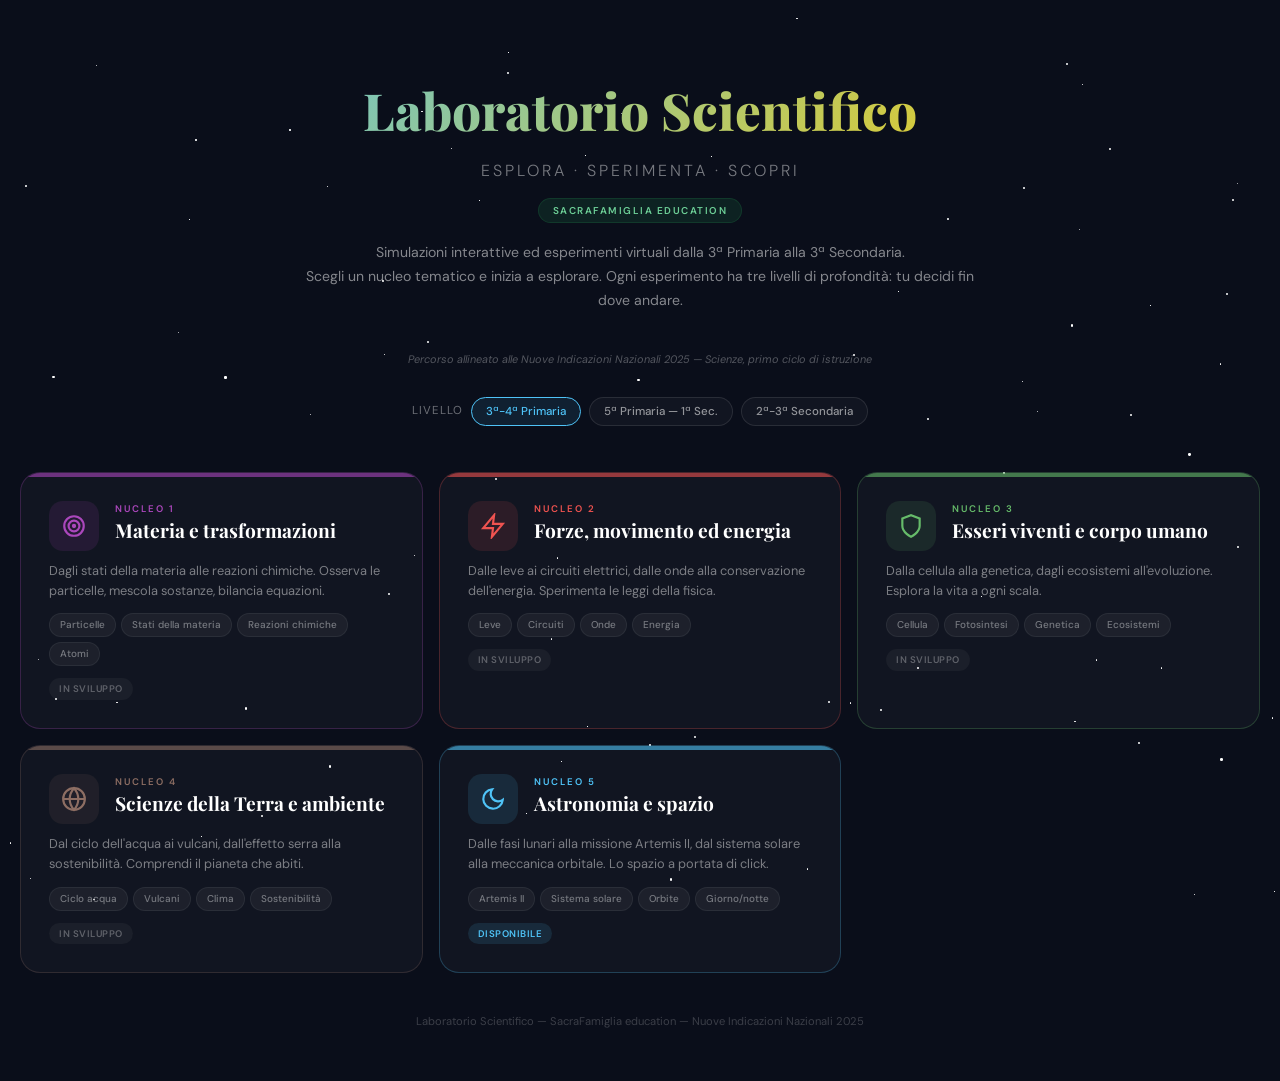
==== commit 216471fe: "Add files via upload" ====
--- a/index.html
+++ b/index.html
@@ -5,625 +5,342 @@
 <meta name="viewport" content="width=device-width, initial-scale=1.0">
 <title>Laboratorio Scientifico — SacraFamiglia education</title>
 <link href="https://fonts.googleapis.com/css2?family=DM+Sans:ital,wght@0,300;0,400;0,500;0,600;0,700;1,400&family=Playfair+Display:wght@600;700;800&display=swap" rel="stylesheet">
+<link rel="stylesheet" href="shared.css">
 <style>
-:root {
-  --verde: #1B6D3F;
-  --verde-light: #e8f5ee;
-  --ambra: #E8A317;
-  --ambra-light: #fef3d6;
-  --blu: #2563EB;
-  --rosso: #DC2626;
-  --grigio-3: #6c757d;
-  --bianco: #ffffff;
-  --nero: #1a1a1a;
-  --space-bg: #0a0e1a;
-  --space-accent: #4fc3f7;
-  --space-glow: rgba(79,195,247,0.3);
-  --corona: #ffcc02;
-  --font-body: 'DM Sans', sans-serif;
-  --font-display: 'Playfair Display', serif;
-  --radius: 12px;
-  --radius-lg: 20px;
-  --shadow: 0 4px 24px rgba(0,0,0,0.08);
-  --transition: 0.3s cubic-bezier(0.4, 0, 0.2, 1);
-  /* Nucleo colors */
-  --n1: #ab47bc; --n1bg: rgba(171,71,188,0.12);
-  --n2: #ef5350; --n2bg: rgba(239,83,80,0.12);
-  --n3: #66bb6a; --n3bg: rgba(102,187,106,0.12);
-  --n4: #8d6e63; --n4bg: rgba(141,110,99,0.12);
-  --n5: #4fc3f7; --n5bg: rgba(79,195,247,0.12);
-}
-* { margin: 0; padding: 0; box-sizing: border-box; }
-body { font-family: var(--font-body); background: var(--space-bg); color: var(--bianco); overflow-x: hidden; min-height: 100vh; }
-
-/* STARS */
-.stars-container { position: fixed; inset: 0; z-index: 0; overflow: hidden; pointer-events: none; }
-.star { position: absolute; border-radius: 50%; background: #fff; animation: twinkle var(--dur) ease-in-out infinite alternate; }
-@keyframes twinkle { 0%{opacity:.2} 100%{opacity:1} }
-
-.app-container { position: relative; z-index: 1; max-width: 1400px; margin: 0 auto; padding: 20px; }
-
-/* HEADER */
-.app-header { text-align: center; padding: 40px 20px 20px; }
-.app-header h1 {
-  font-family: var(--font-display); font-size: clamp(1.8rem,4vw,2.8rem); font-weight: 800;
-  background: linear-gradient(135deg, var(--space-accent), var(--corona), var(--space-accent));
+/* === INDEX-SPECIFIC === */
+.hero { text-align: center; padding: 50px 20px 30px; }
+.hero h1 {
+  font-family: var(--font-display); font-size: clamp(2rem, 5vw, 3.2rem); font-weight: 800;
+  background: linear-gradient(135deg, var(--space-accent) 0%, var(--corona) 50%, var(--space-accent) 100%);
+  background-size: 200% auto;
   -webkit-background-clip: text; -webkit-text-fill-color: transparent; background-clip: text;
-}
-.app-header .subtitle { font-size: .9rem; color: rgba(255,255,255,.55); font-weight: 300; letter-spacing: 2px; text-transform: uppercase; margin-top: 4px; }
-.brand-tag { display: inline-block; margin-top: 10px; padding: 4px 14px; border-radius: 20px; font-size: .65rem; font-weight: 600; letter-spacing: 1.5px; text-transform: uppercase; background: rgba(27,109,63,.25); color: #6dcf97; border: 1px solid rgba(27,109,63,.35); }
-.curricolo-ref { text-align: center; margin: 10px 0 20px; font-size: .72rem; color: rgba(255,255,255,.35); font-style: italic; }
-
-/* COMPLEXITY */
-.complexity-bar { display: flex; align-items: center; justify-content: center; gap: 10px; padding: 12px 0 16px; }
-.complexity-label { font-size: .75rem; color: rgba(255,255,255,.45); text-transform: uppercase; letter-spacing: 1px; }
-.complexity-btn { display: flex; align-items: center; gap: 5px; padding: 7px 16px; border-radius: 30px; border: 1.5px solid rgba(255,255,255,.12); background: rgba(255,255,255,.04); color: rgba(255,255,255,.6); font-family: var(--font-body); font-size: .75rem; font-weight: 500; cursor: pointer; transition: var(--transition); }
-.complexity-btn:hover { border-color: var(--space-accent); color: var(--space-accent); }
-.complexity-btn.active { background: rgba(79,195,247,.12); border-color: var(--space-accent); color: var(--space-accent); }
-.complexity-btn svg { width: 16px; height: 16px; }
-
-/* NUCLEI NAV */
-.nuclei-nav { display: flex; gap: 6px; justify-content: center; flex-wrap: wrap; margin-bottom: 24px; }
-.nucleo-tab { padding: 9px 16px; border-radius: 30px; border: 1.5px solid rgba(255,255,255,.1); background: rgba(255,255,255,.03); color: rgba(255,255,255,.45); font-family: var(--font-body); font-size: .72rem; font-weight: 500; cursor: pointer; transition: var(--transition); white-space: nowrap; display: flex; align-items: center; gap: 6px; }
-.nucleo-tab:hover:not(.coming-soon) { border-color: rgba(255,255,255,.3); color: rgba(255,255,255,.8); }
-.nucleo-tab.active { border-color: var(--tab-color, var(--space-accent)); color: var(--bianco); background: var(--tab-bg, rgba(79,195,247,.15)); }
-.nucleo-tab.coming-soon { opacity: .35; cursor: default; }
-.nucleo-tab .tab-dot { width: 7px; height: 7px; border-radius: 50%; background: var(--tab-color, var(--space-accent)); }
-
-/* PANELS */
-.section-panel { background: rgba(255,255,255,.04); border: 1px solid rgba(255,255,255,.08); border-radius: var(--radius-lg); padding: 28px; margin-bottom: 20px; backdrop-filter: blur(10px); }
-.section-panel h2 { font-family: var(--font-display); font-size: 1.4rem; font-weight: 700; color: var(--space-accent); margin-bottom: 6px; }
-.section-panel h3 { font-size: 1.05rem; font-weight: 600; color: var(--corona); margin: 18px 0 8px; }
-.section-panel p { font-size: .88rem; line-height: 1.7; color: rgba(255,255,255,.75); margin-bottom: 10px; }
-
-/* CURRICULUM OBJECTIVES */
-.curricolo-box { background: rgba(79,195,247,.06); border: 1px solid rgba(79,195,247,.15); border-radius: var(--radius); padding: 16px 18px; margin: 14px 0; }
-.curricolo-box .curricolo-title { font-size: .7rem; text-transform: uppercase; letter-spacing: 1.5px; color: var(--space-accent); font-weight: 600; margin-bottom: 8px; display: flex; align-items: center; gap: 6px; }
-.curricolo-box .curricolo-title svg { width: 14px; height: 14px; }
-.curricolo-obj { font-size: .8rem; color: rgba(255,255,255,.6); line-height: 1.6; margin-bottom: 6px; padding-left: 14px; position: relative; }
-.curricolo-obj::before { content: ''; position: absolute; left: 0; top: 8px; width: 5px; height: 5px; border-radius: 50%; background: var(--space-accent); opacity: .5; }
-.curricolo-obj .classe-tag { display: inline-block; padding: 1px 8px; border-radius: 10px; font-size: .6rem; font-weight: 600; margin-right: 4px; }
-.tag-3p { background: rgba(102,187,106,.2); color: #81c784; }
-.tag-5p { background: rgba(255,193,7,.2); color: #ffd54f; }
-.tag-sec { background: rgba(79,195,247,.2); color: #4fc3f7; }
-
-/* HYPERTEXT */
-.iper { color: var(--space-accent); border-bottom: 1px dashed rgba(79,195,247,.35); cursor: pointer; transition: var(--transition); }
-.iper:hover { color: var(--corona); border-color: var(--corona); }
-.iper-panel { display: none; position: fixed; top: 50%; left: 50%; transform: translate(-50%,-50%); width: min(520px,92vw); max-height: 80vh; overflow-y: auto; background: #141a2e; border: 1px solid rgba(79,195,247,.25); border-radius: var(--radius-lg); padding: 26px; z-index: 1000; box-shadow: 0 20px 60px rgba(0,0,0,.6); animation: panelIn .25s ease-out; }
-@keyframes panelIn { from{opacity:0;transform:translate(-50%,-48%) scale(.96)} to{opacity:1;transform:translate(-50%,-50%) scale(1)} }
-.iper-panel.visible { display: block; }
-.iper-panel h4 { font-family: var(--font-display); font-size: 1.15rem; color: var(--space-accent); margin-bottom: 12px; }
-.iper-panel p { font-size: .85rem; line-height: 1.7; color: rgba(255,255,255,.75); margin-bottom: 8px; }
-.level-tag { display: inline-block; padding: 3px 10px; border-radius: 12px; font-size: .6rem; font-weight: 600; text-transform: uppercase; letter-spacing: 1px; margin-bottom: 10px; }
-.level-tag.l1 { background: rgba(76,175,80,.2); color: #81c784; }
-.level-tag.l2 { background: rgba(255,193,7,.2); color: #ffd54f; }
-.level-tag.l3 { background: rgba(244,67,54,.2); color: #ef9a9a; }
-.iper-close { position: absolute; top: 12px; right: 12px; width: 30px; height: 30px; border-radius: 50%; border: none; background: rgba(255,255,255,.08); color: rgba(255,255,255,.5); font-size: 1rem; cursor: pointer; display: flex; align-items: center; justify-content: center; transition: var(--transition); }
-.iper-close:hover { background: rgba(255,255,255,.15); color: #fff; }
-.overlay { display: none; position: fixed; inset: 0; background: rgba(0,0,0,.6); z-index: 999; }
-.overlay.visible { display: block; }
-
-/* SIMULATOR */
-.sim-container { position: relative; border-radius: var(--radius-lg); overflow: hidden; background: #060a14; border: 1px solid rgba(79,195,247,.12); }
-#orbitCanvas { display: block; width: 100%; }
-.sim-controls { display: flex; flex-wrap: wrap; gap: 10px; padding: 14px 18px; background: rgba(0,0,0,.35); border-top: 1px solid rgba(255,255,255,.05); align-items: center; }
-.sim-btn { padding: 7px 16px; border-radius: 8px; border: 1px solid rgba(79,195,247,.25); background: rgba(79,195,247,.08); color: var(--space-accent); font-family: var(--font-body); font-size: .75rem; font-weight: 600; cursor: pointer; transition: var(--transition); }
-.sim-btn:hover { background: rgba(79,195,247,.2); }
-.sim-btn.active { background: var(--space-accent); color: var(--space-bg); }
-.sim-slider-group { display: flex; align-items: center; gap: 7px; flex: 1; min-width: 180px; }
-.sim-slider-group label { font-size: .7rem; color: rgba(255,255,255,.45); white-space: nowrap; }
-.sim-slider-group input[type="range"] { flex: 1; accent-color: var(--space-accent); height: 4px; }
-.sim-info-strip { display: flex; flex-wrap: wrap; gap: 14px; padding: 10px 18px; background: rgba(0,0,0,.25); border-top: 1px solid rgba(255,255,255,.03); }
-.sim-info-item { display: flex; flex-direction: column; gap: 1px; }
-.sim-info-item .label { font-size: .55rem; text-transform: uppercase; letter-spacing: 1px; color: rgba(255,255,255,.35); }
-.sim-info-item .value { font-size: .9rem; font-weight: 600; color: var(--space-accent); font-variant-numeric: tabular-nums; }
-
-/* EXPERIMENT CARDS */
-.exp-grid { display: grid; grid-template-columns: repeat(auto-fit, minmax(260px, 1fr)); gap: 14px; margin-top: 14px; }
-.exp-card { background: rgba(255,255,255,.04); border: 1px solid rgba(255,255,255,.08); border-radius: var(--radius); padding: 20px; cursor: pointer; transition: var(--transition); position: relative; overflow: hidden; }
-.exp-card::before { content: ''; position: absolute; top: 0; left: 0; right: 0; height: 3px; background: linear-gradient(90deg, var(--space-accent), var(--corona)); transform: scaleX(0); transform-origin: left; transition: var(--transition); }
-.exp-card:hover { border-color: rgba(79,195,247,.25); transform: translateY(-2px); }
-.exp-card:hover::before { transform: scaleX(1); }
-.exp-card h4 { font-size: .9rem; font-weight: 600; color: var(--bianco); margin-bottom: 5px; }
-.exp-card p { font-size: .78rem; color: rgba(255,255,255,.45); line-height: 1.5; }
-.exp-card .complexity-dots { display: flex; gap: 4px; margin-top: 8px; }
-.exp-card .dot { width: 7px; height: 7px; border-radius: 50%; background: rgba(255,255,255,.12); }
-.exp-card .dot.filled { background: var(--space-accent); }
-.exp-card .obj-tag { margin-top: 8px; font-size: .62rem; color: rgba(79,195,247,.6); font-style: italic; }
-
-/* EXPERIMENT AREA */
-.experiment-area { display: none; background: rgba(0,0,0,.3); border: 1px solid rgba(79,195,247,.12); border-radius: var(--radius-lg); padding: 22px; margin-top: 14px; animation: panelIn .3s ease-out; }
-.experiment-area.visible { display: block; }
-.experiment-area h3 { color: var(--space-accent); margin-bottom: 14px; font-size: 1.05rem; }
-.experiment-area canvas { display: block; width: 100%; border-radius: var(--radius); background: #050810; margin-bottom: 10px; }
-.exp-controls { display: flex; flex-wrap: wrap; gap: 10px; align-items: center; margin-bottom: 10px; }
-.exp-controls label { font-size: .75rem; color: rgba(255,255,255,.55); }
-.exp-controls input[type="range"] { width: 110px; accent-color: var(--space-accent); }
-.exp-readout { font-size: .8rem; color: rgba(255,255,255,.65); line-height: 1.7; padding: 12px 14px; background: rgba(255,255,255,.03); border-radius: var(--radius); border-left: 3px solid var(--space-accent); }
-
-/* TIMELINE */
-.timeline { position: relative; padding: 16px 0; }
-.timeline::before { content: ''; position: absolute; left: 22px; top: 0; bottom: 0; width: 2px; background: linear-gradient(to bottom, transparent, var(--space-accent), var(--corona), var(--space-accent), transparent); }
-.timeline-item { position: relative; padding-left: 56px; margin-bottom: 24px; cursor: pointer; transition: var(--transition); }
-.timeline-item:hover { transform: translateX(3px); }
-.timeline-dot { position: absolute; left: 14px; top: 4px; width: 18px; height: 18px; border-radius: 50%; background: var(--space-bg); border: 2.5px solid var(--space-accent); z-index: 1; transition: var(--transition); }
-.timeline-item:hover .timeline-dot { background: var(--space-accent); box-shadow: 0 0 10px var(--space-glow); }
-.timeline-item.highlight .timeline-dot { background: var(--corona); border-color: var(--corona); }
-.timeline-date { font-size: .65rem; font-weight: 600; color: var(--corona); text-transform: uppercase; letter-spacing: 1px; }
-.timeline-title { font-weight: 600; font-size: .95rem; color: var(--bianco); margin: 3px 0; }
-.timeline-desc { font-size: .82rem; line-height: 1.6; color: rgba(255,255,255,.55); }
-.timeline-link { display: inline-flex; align-items: center; gap: 4px; margin-top: 5px; padding: 4px 10px; border-radius: 6px; background: rgba(79,195,247,.08); color: var(--space-accent); font-size: .7rem; font-weight: 600; text-decoration: none; transition: var(--transition); }
-.timeline-link:hover { background: rgba(79,195,247,.18); }
-.timeline-link svg { width: 11px; height: 11px; }
-
-/* NASA LINKS */
-.nasa-links { display: grid; grid-template-columns: repeat(auto-fit, minmax(240px, 1fr)); gap: 10px; margin-top: 14px; }
-.nasa-card { display: flex; align-items: center; gap: 12px; padding: 14px; border-radius: var(--radius); background: rgba(255,255,255,.03); border: 1px solid rgba(255,255,255,.07); text-decoration: none; color: var(--bianco); transition: var(--transition); }
-.nasa-card:hover { border-color: var(--space-accent); transform: translateY(-1px); }
-.nasa-card .nasa-icon { width: 36px; height: 36px; border-radius: 9px; background: rgba(79,195,247,.1); display: flex; align-items: center; justify-content: center; flex-shrink: 0; }
-.nasa-card .nasa-icon svg { width: 18px; height: 18px; color: var(--space-accent); }
-.nasa-card h5 { font-size: .8rem; font-weight: 600; margin-bottom: 1px; }
-.nasa-card p { font-size: .68rem; color: rgba(255,255,255,.45); }
-
-/* RESPONSIVE */
-@media (max-width: 768px) {
-  .app-container { padding: 10px; }
-  .section-panel { padding: 18px 14px; }
-  .nuclei-nav { gap: 5px; }
-  .nucleo-tab { padding: 7px 12px; font-size: .68rem; }
-}
-::-webkit-scrollbar { width: 5px; }
-::-webkit-scrollbar-track { background: transparent; }
-::-webkit-scrollbar-thumb { background: rgba(79,195,247,.25); border-radius: 3px; }
+  animation: shimmer 6s linear infinite;
+}
+@keyframes shimmer { to { background-position: 200% center; } }
+.hero .subtitle { font-size: 1rem; color: rgba(255,255,255,.45); font-weight: 300; letter-spacing: 3px; text-transform: uppercase; margin-top: 6px; }
+.hero .brand-tag { margin-top: 14px; }
+.hero-desc { max-width: 680px; margin: 18px auto 0; font-size: .88rem; color: rgba(255,255,255,.5); line-height: 1.7; }
+
+/* NUCLEI GRID */
+.nuclei-grid { display: grid; grid-template-columns: repeat(auto-fit, minmax(320px, 1fr)); gap: 16px; margin-top: 30px; }
+.nucleo-card {
+  background: rgba(255,255,255,.03);
+  border: 1px solid var(--nc-border, rgba(255,255,255,.08));
+  border-radius: var(--radius-lg);
+  padding: 28px;
+  cursor: pointer;
+  transition: var(--transition);
+  position: relative;
+  overflow: hidden;
+}
+.nucleo-card::before {
+  content: '';
+  position: absolute; top: 0; left: 0; right: 0; height: 4px;
+  background: var(--nc, var(--space-accent));
+  opacity: .6;
+}
+.nucleo-card:hover { border-color: var(--nc, var(--space-accent)); transform: translateY(-3px); box-shadow: 0 12px 40px rgba(0,0,0,.3); }
+.nucleo-card.expanded { border-color: var(--nc, var(--space-accent)); }
+.nc-header { display: flex; align-items: flex-start; gap: 16px; }
+.nc-icon {
+  width: 50px; height: 50px; border-radius: 14px;
+  background: var(--nc-bg, rgba(79,195,247,.1));
+  display: flex; align-items: center; justify-content: center;
+  flex-shrink: 0;
+}
+.nc-icon svg { width: 26px; height: 26px; color: var(--nc, var(--space-accent)); }
+.nc-info { flex: 1; }
+.nc-info .nc-num { font-size: .6rem; text-transform: uppercase; letter-spacing: 2px; color: var(--nc, var(--space-accent)); font-weight: 600; margin-bottom: 2px; }
+.nc-info h2 { font-family: var(--font-display); font-size: 1.2rem; font-weight: 700; color: var(--bianco); line-height: 1.3; }
+.nc-desc { font-size: .8rem; color: rgba(255,255,255,.45); margin-top: 10px; line-height: 1.6; }
+.nc-tags { display: flex; flex-wrap: wrap; gap: 5px; margin-top: 12px; }
+.nc-tag { padding: 3px 10px; border-radius: 12px; font-size: .62rem; font-weight: 500; background: rgba(255,255,255,.05); color: rgba(255,255,255,.4); border: 1px solid rgba(255,255,255,.06); }
+.nc-badge {
+  display: inline-flex; align-items: center; gap: 4px;
+  padding: 3px 10px; border-radius: 12px;
+  font-size: .6rem; font-weight: 600; text-transform: uppercase; letter-spacing: .5px;
+  margin-top: 12px;
+}
+.nc-badge.ready { background: rgba(79,195,247,.12); color: var(--space-accent); }
+.nc-badge.soon { background: rgba(255,255,255,.04); color: rgba(255,255,255,.3); }
+
+/* EXPANDED EXPERIMENTS LIST */
+.nc-experiments {
+  max-height: 0; overflow: hidden;
+  transition: max-height .4s ease, margin .3s ease, opacity .3s ease;
+  opacity: 0; margin-top: 0;
+}
+.nucleo-card.expanded .nc-experiments { max-height: 600px; opacity: 1; margin-top: 18px; }
+.nc-exp-item {
+  display: flex; align-items: center; gap: 12px;
+  padding: 12px 14px;
+  border-radius: var(--radius);
+  background: rgba(255,255,255,.03);
+  border: 1px solid rgba(255,255,255,.05);
+  margin-bottom: 8px;
+  text-decoration: none;
+  color: var(--bianco);
+  transition: var(--transition);
+}
+.nc-exp-item:hover { background: rgba(255,255,255,.06); border-color: var(--nc, var(--space-accent)); transform: translateX(4px); }
+.nc-exp-item.disabled { opacity: .35; pointer-events: none; }
+.nc-exp-dot { width: 8px; height: 8px; border-radius: 50%; background: var(--nc, var(--space-accent)); flex-shrink: 0; }
+.nc-exp-text h5 { font-size: .82rem; font-weight: 600; }
+.nc-exp-text p { font-size: .68rem; color: rgba(255,255,255,.4); margin-top: 1px; }
+.nc-exp-arrow { margin-left: auto; color: rgba(255,255,255,.2); font-size: .9rem; }
+.nc-exp-item:hover .nc-exp-arrow { color: var(--nc, var(--space-accent)); }
+
+/* FOOTER */
+.footer { text-align: center; padding: 40px 20px 30px; }
+.footer p { font-size: .7rem; color: rgba(255,255,255,.2); }
+.footer a { color: rgba(79,195,247,.4); }
 </style>
 </head>
 <body>
 
 <div class="stars-container" id="starsContainer"></div>
-<div class="overlay" id="overlay"></div>
-<div class="iper-panel" id="iperPanel">
-  <button class="iper-close" id="iperClose" aria-label="Chiudi">&times;</button>
-  <div id="iperContent"></div>
-</div>
 
 <div class="app-container">
-  <header class="app-header">
+  <!-- HERO -->
+  <div class="hero">
     <h1>Laboratorio Scientifico</h1>
-    <div class="subtitle">Esplora, sperimenta, scopri</div>
+    <div class="subtitle">Esplora &middot; sperimenta &middot; scopri</div>
     <div class="brand-tag">SacraFamiglia education</div>
-  </header>
-  <div class="curricolo-ref">Percorso allineato alle Nuove Indicazioni Nazionali 2025 — Scienze, primo ciclo di istruzione</div>
-
-  <!-- COMPLEXITY -->
+    <p class="hero-desc">
+      Simulazioni interattive ed esperimenti virtuali dalla 3&ordf; Primaria alla 3&ordf; Secondaria.<br>
+      Scegli un nucleo tematico e inizia a esplorare. Ogni esperimento ha tre livelli di profondit&agrave;: tu decidi fin dove andare.
+    </p>
+  </div>
+
+  <div class="curricolo-ref">Percorso allineato alle Nuove Indicazioni Nazionali 2025 &mdash; Scienze, primo ciclo di istruzione</div>
+
+  <!-- LEVEL SELECTOR -->
   <div class="complexity-bar">
     <span class="complexity-label">Livello</span>
-    <button class="complexity-btn active" data-level="1" onclick="setLevel(1)">
-      <svg viewBox="0 0 24 24" fill="none" stroke="currentColor" stroke-width="2"><circle cx="12" cy="12" r="10"/><path d="M8 14s1.5 2 4 2 4-2 4-2"/><line x1="9" y1="9" x2="9.01" y2="9"/><line x1="15" y1="9" x2="15.01" y2="9"/></svg>
-      3&ordf;-4&ordf; Primaria
-    </button>
-    <button class="complexity-btn" data-level="2" onclick="setLevel(2)">
-      <svg viewBox="0 0 24 24" fill="none" stroke="currentColor" stroke-width="2"><circle cx="12" cy="12" r="10"/><path d="M12 6v6l4 2"/></svg>
-      5&ordf; Primaria &mdash; 1&ordf; Sec.
-    </button>
-    <button class="complexity-btn" data-level="3" onclick="setLevel(3)">
-      <svg viewBox="0 0 24 24" fill="none" stroke="currentColor" stroke-width="2"><polygon points="12 2 15.09 8.26 22 9.27 17 14.14 18.18 21.02 12 17.77 5.82 21.02 7 14.14 2 9.27 8.91 8.26"/></svg>
-      2&ordf;-3&ordf; Secondaria
-    </button>
+    <button class="complexity-btn active" data-level="1" onclick="setLevel(1)">3&ordf;-4&ordf; Primaria</button>
+    <button class="complexity-btn" data-level="2" onclick="setLevel(2)">5&ordf; Primaria &mdash; 1&ordf; Sec.</button>
+    <button class="complexity-btn" data-level="3" onclick="setLevel(3)">2&ordf;-3&ordf; Secondaria</button>
   </div>
 
-  <!-- NUCLEI NAV — aligned to Indicazioni 2025 -->
-  <nav class="nuclei-nav">
-    <button class="nucleo-tab coming-soon" style="--tab-color:var(--n1);--tab-bg:var(--n1bg)"><span class="tab-dot"></span>Materia e trasformazioni</button>
-    <button class="nucleo-tab coming-soon" style="--tab-color:var(--n2);--tab-bg:var(--n2bg)"><span class="tab-dot"></span>Forze, movimento ed energia</button>
-    <button class="nucleo-tab coming-soon" style="--tab-color:var(--n3);--tab-bg:var(--n3bg)"><span class="tab-dot"></span>Esseri viventi e corpo umano</button>
-    <button class="nucleo-tab coming-soon" style="--tab-color:var(--n4);--tab-bg:var(--n4bg)"><span class="tab-dot"></span>Scienze della Terra e ambiente</button>
-    <button class="nucleo-tab active" style="--tab-color:var(--n5);--tab-bg:var(--n5bg)"><span class="tab-dot"></span>Astronomia e spazio</button>
-  </nav>
-
-  <!-- ===== NUCLEO 5: ASTRONOMIA E SPAZIO ===== -->
-  <div id="nucleo5">
-
-    <!-- CURRICULUM BOX -->
-    <div class="section-panel">
-      <h2>Astronomia e spazio</h2>
-      <p>Dalle fasi della Luna osservate in classe terza fino alla meccanica orbitale e all'evoluzione dell'Universo in terza secondaria: un viaggio che cresce con te.</p>
-
-      <div class="curricolo-box">
-        <div class="curricolo-title">
-          <svg viewBox="0 0 24 24" fill="none" stroke="currentColor" stroke-width="2"><path d="M2 3h6a4 4 0 014 4v14a3 3 0 00-3-3H2z"/><path d="M22 3h-6a4 4 0 00-4 4v14a3 3 0 013-3h7z"/></svg>
-          Obiettivi dalle Indicazioni Nazionali 2025
-        </div>
-        <div class="curricolo-obj"><span class="classe-tag tag-3p">3&ordf; P</span> Osservare il susseguirsi delle stagioni e delle fasi lunari; costruire modelli della rotazione terrestre per simulare giorno e notte</div>
-        <div class="curricolo-obj"><span class="classe-tag tag-5p">5&ordf; P</span> Osservare i moti della Terra e della Luna con modelli tridimensionali; tracciare la posizione del Sole a diverse ore; registrare le fasi lunari</div>
-        <div class="curricolo-obj"><span class="classe-tag tag-5p">5&ordf; P</span> Conoscenze: fasi lunari, ciclo delle maree, ciclo delle stagioni, alternanza del d&igrave; e della notte</div>
-        <div class="curricolo-obj"><span class="classe-tag tag-sec">Sec.</span> Osservare fenomeni astronomici tramite modellizzazioni e simulazioni: moto del Sole, eclissi, stagioni</div>
-        <div class="curricolo-obj"><span class="classe-tag tag-sec">Sec.</span> Conoscenze: sistema solare, fenomeni astronomici, evoluzione dell'Universo</div>
-        <div class="curricolo-obj"><span class="classe-tag tag-sec">Sec.</span> Comprendere l'evoluzione storica delle scienze; analizzare il ruolo della scienza nella societ&agrave; e nell'economia</div>
-      </div>
-    </div>
-
-    <!-- ARTEMIS II INTRO -->
-    <div class="section-panel">
-      <h2>Missione Artemis II &mdash; L'umanit&agrave; torna alla Luna</h2>
-      <p>
-        Il <span class="iper" data-iper="artemis">programma Artemis</span> della NASA ha riportato esseri umani in orbita lunare per la prima volta dopo oltre 50 anni. La missione <strong>Artemis II</strong>, lanciata il 1&deg; aprile 2026, ha portato quattro <span class="iper" data-iper="astronauti">astronauti</span> a sorvolare il <span class="iper" data-iper="lato-nascosto">lato nascosto della Luna</span>, raggiungendo la distanza record di 248.655 miglia dalla Terra.
-      </p>
-      <p>
-        In questa esperienza puoi ripercorrere il viaggio, simulare le <span class="iper" data-iper="orbite">orbite</span>, capire come la <span class="iper" data-iper="gravita">gravit&agrave;</span> guida un veicolo spaziale e osservare le fotografie scattate dall'equipaggio.
-      </p>
-    </div>
-
-    <!-- ORBITAL SIMULATOR -->
-    <div class="section-panel">
-      <h2>Simulatore della Traiettoria</h2>
-      <p>Il percorso reale della navicella Orion dalla Terra alla Luna e ritorno. Osserva come funziona una <span class="iper" data-iper="traiettoria-ritorno">traiettoria a ritorno libero</span>.</p>
-      <div class="sim-container">
-        <canvas id="orbitCanvas" width="1200" height="600"></canvas>
-        <div class="sim-info-strip">
-          <div class="sim-info-item"><span class="label">Giorno</span><span class="value" id="simDay">1</span></div>
-          <div class="sim-info-item"><span class="label">Distanza dalla Terra</span><span class="value" id="simDist">0 km</span></div>
-          <div class="sim-info-item"><span class="label">Velocit&agrave;</span><span class="value" id="simSpeed">0 km/s</span></div>
-          <div class="sim-info-item"><span class="label">Fase</span><span class="value" id="simPhase">Lancio</span></div>
-        </div>
-        <div class="sim-controls">
-          <button class="sim-btn" id="btnPlayPause" onclick="toggleSim()"><span id="playIcon">&#9654; Avvia</span></button>
-          <button class="sim-btn" onclick="resetSim()">&#8635; Ricomincia</button>
-          <div class="sim-slider-group">
-            <label>Velocit&agrave;</label>
-            <input type="range" id="simSpeedSlider" min="1" max="10" value="3">
-          </div>
-          <button class="sim-btn" id="btnTrail" onclick="toggleTrail()">Scia: ON</button>
-        </div>
-      </div>
-    </div>
-
-    <!-- EXPERIMENTS -->
-    <div class="section-panel">
-      <h2>Esperimenti Interattivi</h2>
-      <p>Metti le mani sulla fisica dello spazio. Ogni esperimento &egrave; collegato a obiettivi specifici delle Indicazioni Nazionali.</p>
-      <div class="exp-grid">
-        <div class="exp-card" onclick="openExperiment('gravity')">
-          <h4>Il pozzo gravitazionale</h4>
-          <p>Cambia la massa di un pianeta e osserva come le traiettorie si curvano. Lancia oggetti e guarda cosa succede.</p>
-          <div class="complexity-dots"><div class="dot filled"></div><div class="dot"></div><div class="dot"></div></div>
-          <div class="obj-tag">Obiettivo: sperimentare la gravit&agrave; &bull; Osservare moti e forze</div>
-        </div>
-        <div class="exp-card" onclick="openExperiment('orbits')">
-          <h4>Costruisci la tua orbita</h4>
-          <p>Scegli velocit&agrave; e direzione per mettere un satellite in <span class="iper" data-iper="orbita-circolare">orbita circolare</span>, <span class="iper" data-iper="orbita-ellittica">ellittica</span> o di <span class="iper" data-iper="velocita-fuga">fuga</span>.</p>
-          <div class="complexity-dots"><div class="dot filled"></div><div class="dot filled"></div><div class="dot"></div></div>
-          <div class="obj-tag">Obiettivo: modellizzazioni e simulazioni astronomiche</div>
-        </div>
-        <div class="exp-card" onclick="openExperiment('slingshot')">
-          <h4>Fionda gravitazionale</h4>
-          <p>Usa la <span class="iper" data-iper="fionda">gravit&agrave; della Luna</span> per accelerare una sonda verso Marte. Trova l'angolo giusto!</p>
-          <div class="complexity-dots"><div class="dot filled"></div><div class="dot filled"></div><div class="dot filled"></div></div>
-          <div class="obj-tag">Obiettivo: relazioni tra grandezze &bull; Conservazione dell'energia</div>
-        </div>
-        <div class="exp-card" onclick="openExperiment('eclipse')">
-          <h4>Eclissi dallo spazio</h4>
-          <p>Ricrea l'<span class="iper" data-iper="eclissi">eclissi solare</span> fotografata da Artemis II. Perch&eacute; dallo spazio dura 54 minuti?</p>
-          <div class="complexity-dots"><div class="dot filled"></div><div class="dot"></div><div class="dot"></div></div>
-          <div class="obj-tag">Obiettivo: fenomeni astronomici &bull; Propagazione della luce</div>
-        </div>
-      </div>
-      <div class="experiment-area" id="experimentArea">
-        <button class="sim-btn" onclick="closeExperiment()" style="float:right;margin-bottom:10px">Chiudi</button>
-        <h3 id="expTitle"></h3>
-        <canvas id="expCanvas" width="800" height="450"></canvas>
-        <div class="exp-controls" id="expControls"></div>
-        <div class="exp-readout" id="expReadout"></div>
-      </div>
-    </div>
-
-    <!-- TIMELINE -->
-    <div class="section-panel">
-      <h2>Diario di bordo &mdash; 10 giorni verso la Luna</h2>
-      <div class="timeline" id="timeline"></div>
-    </div>
-
-    <!-- NASA LINKS -->
-    <div class="section-panel">
-      <h2>Risorse NASA</h2>
-      <p>Fotografie in alta risoluzione, video, podcast e dati scientifici della missione.</p>
-      <div class="nasa-links">
-        <a href="https://www.nasa.gov/gallery/lunar-flyby/" target="_blank" rel="noopener" class="nasa-card">
-          <div class="nasa-icon"><svg viewBox="0 0 24 24" fill="none" stroke="currentColor" stroke-width="2"><rect x="3" y="3" width="18" height="18" rx="2"/><circle cx="8.5" cy="8.5" r="1.5"/><path d="M21 15l-5-5L5 21"/></svg></div>
-          <div class="nasa-text"><h5>Foto del sorvolo lunare</h5><p>Immagini dal lato nascosto della Luna</p></div>
-        </a>
-        <a href="https://www.nasa.gov/gallery/journey-to-the-moon/" target="_blank" rel="noopener" class="nasa-card">
-          <div class="nasa-icon"><svg viewBox="0 0 24 24" fill="none" stroke="currentColor" stroke-width="2"><circle cx="12" cy="12" r="10"/><path d="M2 12h20"/><path d="M12 2a15.3 15.3 0 014 10 15.3 15.3 0 01-4 10 15.3 15.3 0 01-4-10 15.3 15.3 0 014-10z"/></svg></div>
-          <div class="nasa-text"><h5>Il viaggio verso la Luna</h5><p>La Terra che si allontana, selfie di Orion</p></div>
-        </a>
-        <a href="https://www.nasa.gov/artemis-ii-multimedia/" target="_blank" rel="noopener" class="nasa-card">
-          <div class="nasa-icon"><svg viewBox="0 0 24 24" fill="none" stroke="currentColor" stroke-width="2"><polygon points="23 7 16 12 23 17 23 7"/><rect x="1" y="5" width="15" height="14" rx="2"/></svg></div>
-          <div class="nasa-text"><h5>Video, podcast, multimedia</h5><p>Risorse ufficiali complete</p></div>
-        </a>
-        <a href="https://science.nasa.gov/earth/earth-observatory/earthset-from-the-lunar-far-side/" target="_blank" rel="noopener" class="nasa-card">
-          <div class="nasa-icon"><svg viewBox="0 0 24 24" fill="none" stroke="currentColor" stroke-width="2"><path d="M21 12.79A9 9 0 1111.21 3 7 7 0 0021 12.79z"/></svg></div>
-          <div class="nasa-text"><h5>Earthset dal lato nascosto</h5><p>La Terra vista dalla Luna</p></div>
-        </a>
-      </div>
-    </div>
-
-    <!-- OTHER NUCLEI MAP -->
-    <div class="section-panel">
-      <h2>Mappa dei nuclei &mdash; Il percorso completo</h2>
-      <p>Tutti i nuclei del Laboratorio Scientifico, allineati agli obiettivi delle Indicazioni Nazionali 2025. I nuclei in sviluppo saranno attivati progressivamente.</p>
-      <div class="exp-grid" style="margin-top:16px">
-        <div class="exp-card" style="border-color:rgba(171,71,188,.2);cursor:default">
-          <h4 style="color:var(--n1)">1. Materia e trasformazioni</h4>
-          <p><strong>3&ordf; P:</strong> Propriet&agrave; dei materiali, cambiamenti di stato, ghiaccio/acqua/vapore</p>
-          <p><strong>5&ordf; P:</strong> Stati della materia, miscugli, galleggiamento, passaggi di stato</p>
-          <p><strong>Sec.:</strong> Atomi e molecole, reazioni chimiche, tavola periodica, acidi-basi</p>
-          <div class="obj-tag">Simulatore particelle &bull; Laboratorio miscugli &bull; Bilanciamento reazioni</div>
-        </div>
-        <div class="exp-card" style="border-color:rgba(239,83,80,.2);cursor:default">
-          <h4 style="color:var(--n2)">2. Forze, movimento ed energia</h4>
-          <p><strong>3&ordf; P:</strong> Piani inclinati, pendoli, gravit&agrave;, calamite, suono, luce</p>
-          <p><strong>5&ordf; P:</strong> Circuiti elettrici, magnetismo, vibrazioni, rifrazione</p>
-          <p><strong>Sec.:</strong> Conservazione energia, onde, efficienza energetica, fonti rinnovabili</p>
-          <div class="obj-tag">Laboratorio leve &bull; Costruttore circuiti &bull; Simulatore onde</div>
-        </div>
-        <div class="exp-card" style="border-color:rgba(102,187,106,.2);cursor:default">
-          <h4 style="color:var(--n3)">3. Esseri viventi e corpo umano</h4>
-          <p><strong>3&ordf; P:</strong> Organi di senso, piante, animali, classificazione</p>
-          <p><strong>5&ordf; P:</strong> Apparato circolatorio, digestione, piante e habitat</p>
-          <p><strong>Sec.:</strong> Cellula, fotosintesi, genetica mendeliana, evoluzione, ecosistemi</p>
-          <div class="obj-tag">Cellula esplorabile &bull; Costruttore DNA &bull; Simulatore ecosistema</div>
-        </div>
-        <div class="exp-card" style="border-color:rgba(141,110,99,.2);cursor:default">
-          <h4 style="color:var(--n4)">4. Scienze della Terra e ambiente</h4>
-          <p><strong>3&ordf; P:</strong> Diario meteorologico, temperatura, stagioni</p>
-          <p><strong>5&ordf; P:</strong> Struttura della Terra, vulcani, terremoti, rocce</p>
-          <p><strong>Sec.:</strong> Clima e effetto serra, ciclo carbonio, sostenibilit&agrave;, rischi naturali</p>
-          <div class="obj-tag">Ciclo dell'acqua &bull; Simulatore vulcano &bull; Laboratorio clima</div>
-        </div>
-      </div>
-    </div>
-
+  <!-- NUCLEI GRID -->
+  <div class="nuclei-grid" id="nucleiGrid">
+
+    <!-- N1: MATERIA -->
+    <div class="nucleo-card" style="--nc:var(--n1);--nc-bg:var(--n1bg);--nc-border:var(--n1border)" onclick="toggleNucleo(this)">
+      <div class="nc-header">
+        <div class="nc-icon">
+          <svg viewBox="0 0 24 24" fill="none" stroke="currentColor" stroke-width="2"><circle cx="12" cy="12" r="1"/><circle cx="12" cy="12" r="5"/><circle cx="12" cy="12" r="9"/></svg>
+        </div>
+        <div class="nc-info">
+          <div class="nc-num">Nucleo 1</div>
+          <h2>Materia e trasformazioni</h2>
+        </div>
+      </div>
+      <p class="nc-desc">Dagli stati della materia alle reazioni chimiche. Osserva le particelle, mescola sostanze, bilancia equazioni.</p>
+      <div class="nc-tags">
+        <span class="nc-tag">Particelle</span>
+        <span class="nc-tag">Stati della materia</span>
+        <span class="nc-tag">Reazioni chimiche</span>
+        <span class="nc-tag">Atomi</span>
+      </div>
+      <div class="nc-badge soon">In sviluppo</div>
+      <div class="nc-experiments">
+        <a href="n1-particelle.html" class="nc-exp-item disabled">
+          <div class="nc-exp-dot"></div>
+          <div class="nc-exp-text"><h5>Simulatore particelle</h5><p>Stati della materia, temperatura, pressione</p></div>
+          <span class="nc-exp-arrow">&rsaquo;</span>
+        </a>
+        <a href="n1-miscugli.html" class="nc-exp-item disabled">
+          <div class="nc-exp-dot"></div>
+          <div class="nc-exp-text"><h5>Laboratorio miscugli</h5><p>Mescola, filtra, separa, dissolvi</p></div>
+          <span class="nc-exp-arrow">&rsaquo;</span>
+        </a>
+        <a href="n1-reazioni.html" class="nc-exp-item disabled">
+          <div class="nc-exp-dot"></div>
+          <div class="nc-exp-text"><h5>Bilanciamento reazioni</h5><p>Costruisci e bilancia equazioni chimiche</p></div>
+          <span class="nc-exp-arrow">&rsaquo;</span>
+        </a>
+      </div>
+    </div>
+
+    <!-- N2: FORZE -->
+    <div class="nucleo-card" style="--nc:var(--n2);--nc-bg:var(--n2bg);--nc-border:var(--n2border)" onclick="toggleNucleo(this)">
+      <div class="nc-header">
+        <div class="nc-icon">
+          <svg viewBox="0 0 24 24" fill="none" stroke="currentColor" stroke-width="2"><path d="M13 2L3 14h9l-1 8 10-12h-9l1-8z"/></svg>
+        </div>
+        <div class="nc-info">
+          <div class="nc-num">Nucleo 2</div>
+          <h2>Forze, movimento ed energia</h2>
+        </div>
+      </div>
+      <p class="nc-desc">Dalle leve ai circuiti elettrici, dalle onde alla conservazione dell'energia. Sperimenta le leggi della fisica.</p>
+      <div class="nc-tags">
+        <span class="nc-tag">Leve</span>
+        <span class="nc-tag">Circuiti</span>
+        <span class="nc-tag">Onde</span>
+        <span class="nc-tag">Energia</span>
+      </div>
+      <div class="nc-badge soon">In sviluppo</div>
+      <div class="nc-experiments">
+        <a href="n2-leve.html" class="nc-exp-item disabled">
+          <div class="nc-exp-dot"></div>
+          <div class="nc-exp-text"><h5>Laboratorio leve</h5><p>Bilancia, leve di 1°-2°-3° genere, macchine semplici</p></div>
+          <span class="nc-exp-arrow">&rsaquo;</span>
+        </a>
+        <a href="n2-circuiti.html" class="nc-exp-item disabled">
+          <div class="nc-exp-dot"></div>
+          <div class="nc-exp-text"><h5>Costruttore circuiti</h5><p>Batterie, lampadine, interruttori, legge di Ohm</p></div>
+          <span class="nc-exp-arrow">&rsaquo;</span>
+        </a>
+        <a href="n2-onde.html" class="nc-exp-item disabled">
+          <div class="nc-exp-dot"></div>
+          <div class="nc-exp-text"><h5>Simulatore onde</h5><p>Suono, luce, interferenza, diffrazione</p></div>
+          <span class="nc-exp-arrow">&rsaquo;</span>
+        </a>
+      </div>
+    </div>
+
+    <!-- N3: VIVENTI -->
+    <div class="nucleo-card" style="--nc:var(--n3);--nc-bg:var(--n3bg);--nc-border:var(--n3border)" onclick="toggleNucleo(this)">
+      <div class="nc-header">
+        <div class="nc-icon">
+          <svg viewBox="0 0 24 24" fill="none" stroke="currentColor" stroke-width="2"><path d="M12 22s8-4 8-10V5l-8-3-8 3v7c0 6 8 10 8 10z"/></svg>
+        </div>
+        <div class="nc-info">
+          <div class="nc-num">Nucleo 3</div>
+          <h2>Esseri viventi e corpo umano</h2>
+        </div>
+      </div>
+      <p class="nc-desc">Dalla cellula alla genetica, dagli ecosistemi all'evoluzione. Esplora la vita a ogni scala.</p>
+      <div class="nc-tags">
+        <span class="nc-tag">Cellula</span>
+        <span class="nc-tag">Fotosintesi</span>
+        <span class="nc-tag">Genetica</span>
+        <span class="nc-tag">Ecosistemi</span>
+      </div>
+      <div class="nc-badge soon">In sviluppo</div>
+      <div class="nc-experiments">
+        <a href="n3-cellula.html" class="nc-exp-item disabled">
+          <div class="nc-exp-dot"></div>
+          <div class="nc-exp-text"><h5>La cellula esplorabile</h5><p>Zoom progressivo, organelli, animale vs vegetale</p></div>
+          <span class="nc-exp-arrow">&rsaquo;</span>
+        </a>
+        <a href="n3-ecosistema.html" class="nc-exp-item disabled">
+          <div class="nc-exp-dot"></div>
+          <div class="nc-exp-text"><h5>Simulatore ecosistema</h5><p>Catena alimentare, popolazione, biodiversit&agrave;</p></div>
+          <span class="nc-exp-arrow">&rsaquo;</span>
+        </a>
+        <a href="n3-genetica.html" class="nc-exp-item disabled">
+          <div class="nc-exp-dot"></div>
+          <div class="nc-exp-text"><h5>Incroci mendeliani</h5><p>Costruttore di incroci, quadrato di Punnett</p></div>
+          <span class="nc-exp-arrow">&rsaquo;</span>
+        </a>
+      </div>
+    </div>
+
+    <!-- N4: TERRA -->
+    <div class="nucleo-card" style="--nc:var(--n4);--nc-bg:var(--n4bg);--nc-border:var(--n4border)" onclick="toggleNucleo(this)">
+      <div class="nc-header">
+        <div class="nc-icon">
+          <svg viewBox="0 0 24 24" fill="none" stroke="currentColor" stroke-width="2"><circle cx="12" cy="12" r="10"/><path d="M2 12h20"/><path d="M12 2a15.3 15.3 0 014 10 15.3 15.3 0 01-4 10 15.3 15.3 0 01-4-10 15.3 15.3 0 014-10z"/></svg>
+        </div>
+        <div class="nc-info">
+          <div class="nc-num">Nucleo 4</div>
+          <h2>Scienze della Terra e ambiente</h2>
+        </div>
+      </div>
+      <p class="nc-desc">Dal ciclo dell'acqua ai vulcani, dall'effetto serra alla sostenibilit&agrave;. Comprendi il pianeta che abiti.</p>
+      <div class="nc-tags">
+        <span class="nc-tag">Ciclo acqua</span>
+        <span class="nc-tag">Vulcani</span>
+        <span class="nc-tag">Clima</span>
+        <span class="nc-tag">Sostenibilit&agrave;</span>
+      </div>
+      <div class="nc-badge soon">In sviluppo</div>
+      <div class="nc-experiments">
+        <a href="n4-ciclo-acqua.html" class="nc-exp-item disabled">
+          <div class="nc-exp-dot"></div>
+          <div class="nc-exp-text"><h5>Ciclo dell'acqua</h5><p>Evaporazione, nuvole, precipitazione, infiltrazione</p></div>
+          <span class="nc-exp-arrow">&rsaquo;</span>
+        </a>
+        <a href="n4-vulcano.html" class="nc-exp-item disabled">
+          <div class="nc-exp-dot"></div>
+          <div class="nc-exp-text"><h5>Simulatore vulcano</h5><p>Sezione della Terra, tipi di eruzione, tettonica</p></div>
+          <span class="nc-exp-arrow">&rsaquo;</span>
+        </a>
+        <a href="n4-clima.html" class="nc-exp-item disabled">
+          <div class="nc-exp-dot"></div>
+          <div class="nc-exp-text"><h5>Laboratorio clima</h5><p>Effetto serra, bilancio energetico, proiezioni</p></div>
+          <span class="nc-exp-arrow">&rsaquo;</span>
+        </a>
+      </div>
+    </div>
+
+    <!-- N5: SPAZIO -->
+    <div class="nucleo-card" style="--nc:var(--n5);--nc-bg:var(--n5bg);--nc-border:var(--n5border)" onclick="toggleNucleo(this)">
+      <div class="nc-header">
+        <div class="nc-icon">
+          <svg viewBox="0 0 24 24" fill="none" stroke="currentColor" stroke-width="2"><path d="M21 12.79A9 9 0 1111.21 3 7 7 0 0021 12.79z"/></svg>
+        </div>
+        <div class="nc-info">
+          <div class="nc-num">Nucleo 5</div>
+          <h2>Astronomia e spazio</h2>
+        </div>
+      </div>
+      <p class="nc-desc">Dalle fasi lunari alla missione Artemis II, dal sistema solare alla meccanica orbitale. Lo spazio a portata di click.</p>
+      <div class="nc-tags">
+        <span class="nc-tag">Artemis II</span>
+        <span class="nc-tag">Sistema solare</span>
+        <span class="nc-tag">Orbite</span>
+        <span class="nc-tag">Giorno/notte</span>
+      </div>
+      <div class="nc-badge ready">Disponibile</div>
+      <div class="nc-experiments">
+        <a href="n5-artemis.html" class="nc-exp-item">
+          <div class="nc-exp-dot"></div>
+          <div class="nc-exp-text"><h5>Missione Artemis II</h5><p>Simulatore orbitale, timeline, esperimenti, foto NASA</p></div>
+          <span class="nc-exp-arrow">&rsaquo;</span>
+        </a>
+        <a href="n5-sistema-solare.html" class="nc-exp-item disabled">
+          <div class="nc-exp-dot"></div>
+          <div class="nc-exp-text"><h5>Sistema solare navigabile</h5><p>Orbite in scala, confronto dimensioni, dati planetari</p></div>
+          <span class="nc-exp-arrow">&rsaquo;</span>
+        </a>
+        <a href="n5-giorno-notte.html" class="nc-exp-item disabled">
+          <div class="nc-exp-dot"></div>
+          <div class="nc-exp-text"><h5>Giorno, notte e stagioni</h5><p>Rotazione, inclinazione assiale, fasi lunari</p></div>
+          <span class="nc-exp-arrow">&rsaquo;</span>
+        </a>
+      </div>
+    </div>
+
+  </div>
+
+  <div class="footer">
+    <p>Laboratorio Scientifico &mdash; SacraFamiglia education &mdash; Nuove Indicazioni Nazionali 2025</p>
   </div>
 </div>
 
+<script src="glossario.js"></script>
 <script>
-// ===== STARS =====
-(function(){const c=document.getElementById('starsContainer');for(let i=0;i<100;i++){const s=document.createElement('div');s.className='star';const sz=Math.random()*2.5+.5;s.style.cssText=`width:${sz}px;height:${sz}px;left:${Math.random()*100}%;top:${Math.random()*100}%;--dur:${Math.random()*3+1}s;animation-delay:${Math.random()*3}s`;c.appendChild(s)}})();
-
-// ===== COMPLEXITY =====
-let currentLevel=1;
-function setLevel(lv){currentLevel=lv;document.querySelectorAll('.complexity-btn').forEach(b=>b.classList.toggle('active',+b.dataset.level===lv))}
-
-// ===== GLOSSARY =====
-const G={
-'artemis':{title:'Il programma Artemis',levels:{
-1:'Artemis \u00e8 il programma della NASA per riportare gli esseri umani sulla Luna. Il nome viene dalla dea greca della Luna. Il primo volo con equipaggio, Artemis II, \u00e8 partito il 1\u00b0 aprile 2026.',
-2:'Artemis \u00e8 il successore del programma Apollo (1961-1972). Prevede una presenza permanente sulla Luna con la stazione orbitale Gateway e basi sulla superficie. Artemis I (2022) ha testato la capsula Orion senza equipaggio; Artemis II (2026) \u00e8 il primo volo con astronauti; Artemis III porter\u00e0 il primo allunaggio dal 1972.',
-3:'Il programma si basa su tre elementi: il lanciatore SLS (8,8 milioni di libbre di spinta), la capsula Orion con modulo di servizio ESA, e la stazione orbitale Gateway in orbita NRHO cislunare. Integra partner commerciali (SpaceX per il lander HLS) e internazionali (ESA, CSA, JAXA). L\'architettura prevede missioni di complessit\u00e0 crescente fino all\'esplorazione marziana.'}},
-'astronauti':{title:'L\'equipaggio di Artemis II',levels:{
-1:'Quattro astronauti hanno viaggiato verso la Luna: Reid Wiseman (comandante), Victor Glover (pilota), Christina Koch e Jeremy Hansen. Christina Koch \u00e8 diventata la donna pi\u00f9 lontana dalla Terra nella storia!',
-2:'Tre astronauti NASA e uno canadese (CSA). Wiseman \u00e8 un ex pilota della Marina; Glover ha volato sulla ISS; Koch detiene il record femminile di permanenza nello spazio; Hansen \u00e8 il primo canadese oltre l\'orbita terrestre.',
-3:'La selezione segue criteri di ridondanza operativa: ogni membro \u00e8 addestrato per i compiti critici degli altri. Wiseman e Glover gestiscono navigazione e manovre, Koch le osservazioni scientifiche, Hansen comunicazioni ed esperimenti. Durante il sorvolo hanno lavorato a turni per coprire 7 ore di osservazione.'}},
-'lato-nascosto':{title:'Il lato nascosto della Luna',levels:{
-1:'La Luna mostra sempre la stessa faccia verso la Terra \u2014 come se ti guardasse sempre con lo stesso occhio! Il lato nascosto \u00e8 la parte che non vediamo mai. Gli astronauti di Artemis II l\'hanno sorvolato e fotografato.',
-2:'La Luna \u00e8 in rotazione sincrona: impiega lo stesso tempo a ruotare su s\u00e9 stessa e a orbitare (~27,3 giorni). Il lato nascosto, fotografato dalla sonda Luna 3 nel 1959, ha pi\u00f9 crateri, meno "mari" basaltici e una crosta pi\u00f9 spessa.',
-3:'La rotazione sincrona \u00e8 il risultato del blocco mareale. L\'asimmetria tra le due facce dipende dallo spessore della crosta: lato vicino ~30 km (magma basaltico ha formato i maria), lato nascosto ~50 km. L\'equipaggio ha documentato il bacino Hertzsprung e il cratere Vavilov.'}},
-'orbite':{title:'Le orbite',levels:{
-1:'Un\'orbita \u00e8 il percorso che un oggetto fa intorno a un altro per la gravit\u00e0 \u2014 come una palla che rotola in una ciotola senza fermarsi. La Luna orbita intorno alla Terra, e la Terra intorno al Sole.',
-2:'Un oggetto in orbita "cade" continuamente ma la velocit\u00e0 laterale lo fa curvare. Troppo lento \u2192 cade; velocit\u00e0 giusta \u2192 orbita circolare; pi\u00f9 veloce \u2192 ellittica; ancora pi\u00f9 veloce \u2192 fuga.',
-3:'Le orbite seguono le leggi di Keplero: ellissi col corpo centrale in un fuoco; raggio vettore spazza aree uguali in tempi uguali; T\u00b2 \u221d a\u00b3. Velocit\u00e0 circolare: v = \u221a(GM/r). Velocit\u00e0 di fuga: v = \u221a(2GM/r). Artemis II ha usato una traiettoria a ritorno libero.'}},
-'gravita':{title:'La gravit\u00e0',levels:{
-1:'La gravit\u00e0 \u00e8 la forza che ci tiene a terra e fa cadere le mele. Ogni cosa che ha massa attira ogni altra cosa: pi\u00f9 \u00e8 pesante, pi\u00f9 attira.',
-2:'Newton la descrive come F = G\u00b7m\u2081\u00b7m\u2082/r\u00b2. Sulla Terra genera ~9,8 m/s\u00b2, sulla Luna ~1,6 m/s\u00b2 (un sesto). Per questo gli astronauti "saltano" sulla Luna.',
-3:'Einstein nella Relativit\u00e0 Generale (1915) la ridefinisce come curvatura dello spaziotempo. Gli oggetti seguono geodetiche nello spaziotempo curvo. Spiega precessione di Mercurio, deflessione della luce, onde gravitazionali, dilatazione temporale (i GPS correggono ~38 \u03bcs/giorno).'}},
-'traiettoria-ritorno':{title:'Traiettoria a ritorno libero',levels:{
-1:'\u00c8 come lanciare una pallina su una rampa curva: sale, gira intorno al punto pi\u00f9 alto e torna gi\u00f9 da sola. Orion ha fatto lo stesso intorno alla Luna!',
-2:'Sfrutta la gravit\u00e0 della Luna per curvare e tornare senza accendere i motori. \u00c8 il piano di sicurezza: se qualcosa va storto, l\'equipaggio torna comunque. Apollo 13 us\u00f2 questa strategia nel 1970.',
-3:'Dopo la TLI (\u0394v \u2248 3,1 km/s), la navicella segue un\'orbita a ritorno libero circumlunare con flyby a ~130 km. La geometria \u00e8 determinata dal vettore velocit\u00e0 post-TLI. Periodo totale ~10 giorni, con possibilit\u00e0 di abort diretto nelle prime fasi.'}},
-'orbita-circolare':{title:'Orbita circolare',levels:{
-1:'Quando un satellite gira mantenendo sempre la stessa distanza, come una giostra. La Stazione Spaziale \u00e8 in orbita quasi circolare!',
-2:'La forza gravitazionale \u00e8 esattamente bilanciata dalla forza centrifuga. La ISS viaggia a ~7,7 km/s a 400 km; un satellite geostazionario a 35.786 km si muove a ~3 km/s.',
-3:'Richiede v = \u221a(GM/r), eccentricit\u00e0 e = 0. Energia specifica E = -GM/(2r). Periodo T = 2\u03c0\u221a(r\u00b3/GM). Perturbazioni da J\u2082, resistenza atmosferica e terzi corpi rendono le orbite reali osculanti.'}},
-'orbita-ellittica':{title:'Orbita ellittica',levels:{
-1:'Come un ovale: a volte il satellite \u00e8 pi\u00f9 vicino (e va veloce), a volte pi\u00f9 lontano (e va piano). Quasi tutti i pianeti seguono orbite ellittiche!',
-2:'Keplero scopr\u00ec che i pianeti orbitano su ellissi col Sole in un fuoco. Il satellite accelera al perigeo e rallenta all\'apogeo (seconda legge di Keplero).',
-3:'Eccentricit\u00e0 0 < e < 1. Equazione: r = a(1-e\u00b2)/(1+e\u00b7cos\u03b8). Energia E = -GM/(2a). Il trasferimento di Hohmann sfrutta la differenza di velocit\u00e0 tra orbite per cambiare altitudine col minimo \u0394v.'}},
-'velocita-fuga':{title:'Velocit\u00e0 di fuga',levels:{
-1:'Se lanci una palla fortissimo verso l\'alto, non torna pi\u00f9 indietro! Quella velocit\u00e0 speciale si chiama velocit\u00e0 di fuga. Per la Terra \u00e8 circa 40.000 km/h.',
-2:'La velocit\u00e0 minima per sfuggire alla gravit\u00e0 senza ulteriori spinte. Dalla Terra ~11,2 km/s; dalla Luna ~2,4 km/s; da Giove ~60 km/s.',
-3:'v = \u221a(2GM/r) = \u221a2 \u00b7 v_circolare. Orbita parabolica: e=1, E=0. Iperbolica: e>1, E>0, velocit\u00e0 residua all\'infinito v\u221e = \u221a(v\u00b2 - v_fuga\u00b2). La C\u2083 (= v\u221e\u00b2) \u00e8 parametro chiave nelle missioni interplanetarie.'}},
-'fionda':{title:'Fionda gravitazionale',levels:{
-1:'Come lanciare una pallina contro un treno: quando rimbalza, va molto pi\u00f9 veloce! Le sonde usano la gravit\u00e0 dei pianeti allo stesso modo.',
-2:'Sfrutta il moto di un pianeta per modificare velocit\u00e0 di una sonda. Rispetto al pianeta, la sonda entra ed esce alla stessa velocit\u00e0; rispetto al Sole, guadagna. Voyager 2 ha usato 4 fionde.',
-3:'Nel riferimento del pianeta, il flyby \u00e8 una deflessione elastica. Nel sistema solare, si aggiunge il vettore velocit\u00e0 del pianeta. \u0394v massimo = 2\u00b7V_pianeta. La patched conic approximation modella la traiettoria come archi conici raccordati alla sfera d\'influenza.'}},
-'eclissi':{title:'Eclissi solare',levels:{
-1:'Succede quando la Luna si mette tra Terra e Sole, facendo ombra. Il cielo diventa buio in pieno giorno! Dalla Terra dura pochi minuti, ma Artemis II l\'ha vista per quasi un\'ora.',
-2:'La totalit\u00e0 dalla Terra dura al massimo ~7,5 minuti. L\'equipaggio di Artemis II, vicino alla Luna, ha visto 54 minuti di totalit\u00e0 perch\u00e9 la Luna appariva enorme rispetto al Sole, mostrando la corona solare.',
-3:'Diametro angolare del Sole dalla Terra: ~0,53\u00b0, della Luna: ~0,52\u00b0. Da 130 km dalla superficie lunare: \u03b8_Luna \u2248 2\u00b7arctan(1737/130) \u2248 170\u00b0, enormemente maggiore del Sole \u2192 54 minuti di totalit\u00e0 con osservazione dettagliata della corona.'}},
-'orion':{title:'La navicella Orion',levels:{
-1:'La capsula spaziale della NASA per lo spazio profondo. Ha 4 finestrini, uno scudo termico e pannelli solari come ali per l\'energia.',
-2:'Due moduli: equipaggio (NASA, 4 astronauti) e servizio (ESA, propulsione ed energia). Lo scudo AVCOAT resiste a ~2.760\u00b0C durante il rientro a ~40.000 km/h. Ammara nell\'oceano.',
-3:'Modulo di servizio ESA derivato dall\'ATV. Motore OMS-E (25,7 kN) + 8 ausiliari + 24 RCS. Pannelli solari: 4 ali, 11,1 kW. Rientro con skip entry: la capsula "rimbalza" sull\'atmosfera riducendo la decelerazione a ~4g.'}},
-'tli':{title:'Spinta translunare (TLI)',levels:{
-1:'Per andare alla Luna, la navicella accende i motori e va velocissima \u2014 come spingere una biglia su una rampa. Questa grande spinta si chiama iniezione translunare.',
-2:'L\'accensione che porta Orion dall\'orbita terrestre alla traiettoria verso la Luna: da ~7,8 km/s a ~10,8 km/s in pochi minuti. Da quel momento, 4 giorni di viaggio.',
-3:'Lo stadio ICPS (motore RL-10B-2, 110 kN) esegue un burn di ~350 s. Il timing \u00e8 critico: deve intercettare la Luna nella posizione corretta 4 giorni dopo (problema dei tre corpi). \u0394v totale dalla LEO: ~3,1 km/s.'}}
-};
-
-document.addEventListener('click',function(e){
-  if(!e.target.classList.contains('iper'))return;
-  const entry=G[e.target.dataset.iper];if(!entry)return;
-  const lv=currentLevel,cls=lv===1?'l1':lv===2?'l2':'l3',nm=lv===1?'3\u00aa-4\u00aa Primaria':lv===2?'5\u00aa Primaria \u2014 1\u00aa Sec.':'2\u00aa-3\u00aa Secondaria';
-  document.getElementById('iperContent').innerHTML=`<span class="level-tag ${cls}">${nm}</span><h4>${entry.title}</h4><p>${entry.levels[lv]}</p>`;
-  document.getElementById('iperPanel').classList.add('visible');
-  document.getElementById('overlay').classList.add('visible');
+function toggleNucleo(card){
+  const wasExpanded = card.classList.contains('expanded');
+  // Chiudi tutti
+  document.querySelectorAll('.nucleo-card').forEach(c => c.classList.remove('expanded'));
+  // Apri questo se non era aperto
+  if(!wasExpanded) card.classList.add('expanded');
+}
+
+// Passa il livello ai link
+document.querySelectorAll('.nc-exp-item:not(.disabled)').forEach(a => {
+  a.addEventListener('click', function(e){
+    e.stopPropagation();
+    const url = new URL(this.href, window.location);
+    url.searchParams.set('livello', currentLevel);
+    this.href = url.toString();
+  });
 });
-document.getElementById('iperClose').onclick=closeIper;
-document.getElementById('overlay').onclick=closeIper;
-function closeIper(){document.getElementById('iperPanel').classList.remove('visible');document.getElementById('overlay').classList.remove('visible')}
-document.addEventListener('keydown',e=>{if(e.key==='Escape')closeIper()});
-
-// ===== TIMELINE =====
-const extLink='<svg viewBox="0 0 24 24" fill="none" stroke="currentColor" stroke-width="2"><path d="M18 13v6a2 2 0 01-2 2H5a2 2 0 01-2-2V8a2 2 0 012-2h6"/><polyline points="15 3 21 3 21 9"/><line x1="10" y1="14" x2="21" y2="3"/></svg>';
-const tlData=[
-{date:'1 aprile 2026 — Giorno 1',title:'Lancio dallo Space Launch System',desc:'Il razzo pi\u00f9 potente della NASA porta la capsula <span class="iper" data-iper="orion">Orion</span> in orbita. Poche ore dopo, la <span class="iper" data-iper="tli">spinta translunare</span> lancia la navicella verso la Luna.',link:'https://www.nasa.gov/gallery/journey-to-the-moon/',linkText:'Galleria NASA \u2014 Il viaggio',hl:true},
-{date:'2-3 aprile — Giorni 2-3',title:'In rotta verso la Luna',desc:'La Terra si rimpicciolisce. Reid Wiseman fotografa aurore boreali. Christina Koch diventa la donna pi\u00f9 lontana dalla Terra nella storia.'},
-{date:'5 aprile — Giorno 5',title:'La Luna prende il controllo',desc:'La gravit\u00e0 lunare supera quella terrestre. Da questo punto \u00e8 la Luna a guidare Orion.'},
-{date:'6 aprile — Giorno 6',title:'Sorvolo del lato nascosto \u2014 Record!',desc:'248.655 miglia dalla Terra: record assoluto. Sette ore di sorvolo: crateri, colate laviche, 6 impatti di meteoroidi. 40 minuti senza contatto con la Terra. Foto del <span class="iper" data-iper="eclissi">sorgere della Terra</span> e di un\'eclissi solare con 54 minuti di totalit\u00e0.',link:'https://www.nasa.gov/gallery/lunar-flyby/',linkText:'Galleria NASA \u2014 Sorvolo lunare',hl:true},
-{date:'7-9 aprile — Giorni 7-9',title:'Il viaggio di ritorno',desc:'La <span class="iper" data-iper="traiettoria-ritorno">traiettoria a ritorno libero</span> riporta Orion verso la Terra senza motori. L\'equipaggio parla con gli astronauti della Stazione Spaziale.',link:'https://www.nasa.gov/gallery/return-to-earth/',linkText:'Galleria NASA \u2014 Il ritorno'},
-{date:'10 aprile — Giorno 10',title:'Ammaraggio nel Pacifico',desc:'Rientro a oltre 40.000 km/h. Lo scudo termico protegge da ~2.800\u00b0C. Ammaraggio a San Diego alle 20:07 EDT. Missione compiuta.',link:'https://www.nasa.gov/gallery/artemis-ii-splashdown-and-return/',linkText:'Galleria NASA \u2014 Splashdown',hl:true}
-];
-const tlEl=document.getElementById('timeline');
-tlData.forEach(t=>{
-  const d=document.createElement('div');d.className='timeline-item'+(t.hl?' highlight':'');
-  d.innerHTML=`<div class="timeline-dot"></div><div class="timeline-date">${t.date}</div><div class="timeline-title">${t.title}</div><div class="timeline-desc">${t.desc}</div>${t.link?`<a href="${t.link}" target="_blank" rel="noopener" class="timeline-link">${extLink} ${t.linkText}</a>`:''}`;
-  tlEl.appendChild(d);
-});
-
-// ===== ORBITAL SIMULATOR =====
-const canvas=document.getElementById('orbitCanvas'),ctx=canvas.getContext('2d');
-let simRunning=false,simTime=0,showTrail=true,trail=[];
-const SIM={earthX:250,earthY:300,moonOrbitR:350,moonAS:.0003,moonA:Math.PI*.15,earthR:35,moonR:14,total:10000};
-
-function moonPos(t){const a=SIM.moonA+SIM.moonAS*t;return{x:SIM.earthX+SIM.moonOrbitR*Math.cos(a),y:SIM.earthY+SIM.moonOrbitR*Math.sin(a)}}
-function orionPos(p){
-  const mT=moonPos(p*SIM.total);
-  if(p<.05){const r=40+p*600,a=-Math.PI/2+p*8;return{x:SIM.earthX+r*Math.cos(a),y:SIM.earthY+r*Math.sin(a)}}
-  if(p<.5){const t=(p-.05)/.45,mP=moonPos(SIM.total*.55),c1x=SIM.earthX+100,c1y=SIM.earthY-200,c2x=mP.x-80,c2y=mP.y-150,u=1-t;return{x:u*u*u*SIM.earthX+3*u*u*t*c1x+3*u*t*t*c2x+t*t*t*mP.x,y:u*u*u*SIM.earthY+3*u*u*t*c1y+3*u*t*t*c2y+t*t*t*mP.y}}
-  if(p<.65){const t=(p-.5)/.15,mP=moonPos(SIM.total*.57),a=-Math.PI*.7+t*Math.PI*1.4,r=22+Math.sin(t*Math.PI)*5;return{x:mP.x+r*Math.cos(a),y:mP.y+r*Math.sin(a)}}
-  const t=(p-.65)/.35,mP=moonPos(SIM.total*.6),c1x=mP.x+50,c1y=mP.y+180,c2x=SIM.earthX+200,c2y=SIM.earthY+250,u=1-t;return{x:u*u*u*mP.x+3*u*u*t*c1x+3*u*t*t*c2x+t*t*t*(SIM.earthX+20),y:u*u*u*mP.y+3*u*u*t*c1y+3*u*t*t*c2y+t*t*t*(SIM.earthY+20)}
-}
-function phase(p){return p<.05?'Lancio e orbita terrestre':p<.15?'Iniezione translunare':p<.48?'In rotta verso la Luna':p<.52?'Sfera d\'influenza lunare':p<.65?'Sorvolo del lato nascosto':p<.75?'Costa translunare':p<.95?'Avvicinamento alla Terra':'Rientro e ammaraggio'}
-function dist(p){const o=orionPos(p),dx=o.x-SIM.earthX,dy=o.y-SIM.earthY;return Math.round(Math.sqrt(dx*dx+dy*dy)/SIM.moonOrbitR*384400)}
-function speed(p){const d=.001,p1=orionPos(Math.max(0,p-d)),p2=orionPos(Math.min(1,p+d)),dx=p2.x-p1.x,dy=p2.y-p1.y;return(Math.sqrt(dx*dx+dy*dy)/(2*d)*384400/SIM.moonOrbitR*.003).toFixed(1)}
-
-function drawSim(){
-  const dpr=window.devicePixelRatio||1;canvas.width=canvas.offsetWidth*dpr;canvas.height=600*dpr;ctx.scale(dpr,dpr);
-  const sc=canvas.offsetWidth/1200;ctx.save();ctx.scale(sc,sc);
-  ctx.fillStyle='#050810';ctx.fillRect(0,0,1200,600);
-  ctx.beginPath();ctx.setLineDash([4,8]);ctx.strokeStyle='rgba(255,255,255,.06)';ctx.arc(SIM.earthX,SIM.earthY,SIM.moonOrbitR,0,Math.PI*2);ctx.stroke();ctx.setLineDash([]);
-  if(showTrail&&trail.length>1){ctx.beginPath();ctx.moveTo(trail[0].x,trail[0].y);for(let i=1;i<trail.length;i++)ctx.lineTo(trail[i].x,trail[i].y);ctx.strokeStyle='rgba(79,195,247,.35)';ctx.lineWidth=1.5;ctx.stroke()}
-  // Earth
-  const eg=ctx.createRadialGradient(SIM.earthX-8,SIM.earthY-8,0,SIM.earthX,SIM.earthY,SIM.earthR);eg.addColorStop(0,'#4fc3f7');eg.addColorStop(.5,'#1565c0');eg.addColorStop(1,'#0d47a1');ctx.beginPath();ctx.arc(SIM.earthX,SIM.earthY,SIM.earthR,0,Math.PI*2);ctx.fillStyle=eg;ctx.fill();
-  ctx.beginPath();ctx.arc(SIM.earthX,SIM.earthY,SIM.earthR+8,0,Math.PI*2);ctx.fillStyle='rgba(79,195,247,.06)';ctx.fill();
-  ctx.fillStyle='rgba(255,255,255,.5)';ctx.font='11px DM Sans';ctx.textAlign='center';ctx.fillText('Terra',SIM.earthX,SIM.earthY+SIM.earthR+18);
-  // Moon
-  const p=simTime/SIM.total,mP=moonPos(simTime);
-  const mg=ctx.createRadialGradient(mP.x-3,mP.y-3,0,mP.x,mP.y,SIM.moonR);mg.addColorStop(0,'#e0e0e0');mg.addColorStop(1,'#9e9e9e');ctx.beginPath();ctx.arc(mP.x,mP.y,SIM.moonR,0,Math.PI*2);ctx.fillStyle=mg;ctx.fill();ctx.fillStyle='rgba(255,255,255,.5)';ctx.fillText('Luna',mP.x,mP.y+SIM.moonR+16);
-  // Orion
-  const oP=orionPos(p);ctx.beginPath();ctx.arc(oP.x,oP.y,8,0,Math.PI*2);ctx.fillStyle='rgba(255,204,2,.18)';ctx.fill();ctx.beginPath();ctx.arc(oP.x,oP.y,4,0,Math.PI*2);ctx.fillStyle='#ffcc02';ctx.fill();ctx.fillStyle='#ffcc02';ctx.font='bold 10px DM Sans';ctx.fillText('Orion',oP.x,oP.y-12);
-  // Info box
-  ctx.fillStyle='rgba(0,0,0,.45)';ctx.fillRect(820,20,360,120);ctx.strokeStyle='rgba(79,195,247,.15)';ctx.strokeRect(820,20,360,120);
-  ctx.fillStyle='rgba(255,255,255,.4)';ctx.font='9px DM Sans';ctx.textAlign='left';ctx.fillText('EQUIPAGGIO ARTEMIS II',840,38);
-  ctx.fillStyle='rgba(255,255,255,.75)';ctx.font='11px DM Sans';
-  ctx.fillText('Reid Wiseman \u2014 Comandante',840,56);ctx.fillText('Victor Glover \u2014 Pilota',840,72);ctx.fillText('Christina Koch \u2014 Specialista',840,88);ctx.fillText('Jeremy Hansen \u2014 Specialista (CSA)',840,104);
-  ctx.fillStyle='rgba(255,204,2,.5)';ctx.font='9px DM Sans';ctx.fillText('1\u201310 aprile 2026 \u00b7 Record: 248.655 miglia dalla Terra',840,126);
-  ctx.restore();
-  document.getElementById('simDay').textContent=Math.min(10,Math.floor(p*10)+1);
-  document.getElementById('simDist').textContent=dist(p).toLocaleString('it')+' km';
-  document.getElementById('simSpeed').textContent=speed(p)+' km/s';
-  document.getElementById('simPhase').textContent=phase(p);
-}
-function simLoop(){if(!simRunning)return;simTime+=document.getElementById('simSpeedSlider').value*2;if(simTime>=SIM.total){simTime=SIM.total;simRunning=false;document.getElementById('playIcon').innerHTML='&#9654; Avvia'}const p=simTime/SIM.total,o=orionPos(p);trail.push(o);drawSim();if(simRunning)requestAnimationFrame(simLoop)}
-function toggleSim(){simRunning=!simRunning;document.getElementById('playIcon').innerHTML=simRunning?'&#10074;&#10074; Pausa':'&#9654; Avvia';if(simRunning)simLoop()}
-function resetSim(){simRunning=false;simTime=0;trail=[];document.getElementById('playIcon').innerHTML='&#9654; Avvia';drawSim()}
-function toggleTrail(){showTrail=!showTrail;document.getElementById('btnTrail').textContent='Scia: '+(showTrail?'ON':'OFF');drawSim()}
-setTimeout(drawSim,100);window.addEventListener('resize',drawSim);
-
-// ===== EXPERIMENTS =====
-const expCanvas=document.getElementById('expCanvas'),expCtx=expCanvas.getContext('2d');let expAnim=null;
-function openExperiment(t){document.getElementById('experimentArea').classList.add('visible');if(expAnim)cancelAnimationFrame(expAnim);({gravity:initGravity,orbits:initOrbits,slingshot:initSlingshot,eclipse:initEclipse})[t]();document.getElementById('experimentArea').scrollIntoView({behavior:'smooth',block:'center'})}
-function closeExperiment(){document.getElementById('experimentArea').classList.remove('visible');if(expAnim)cancelAnimationFrame(expAnim)}
-
-function initGravity(){
-  document.getElementById('expTitle').textContent='Il pozzo gravitazionale';
-  document.getElementById('expControls').innerHTML='<label>Massa del pianeta:</label><input type="range" id="gravMass" min="1" max="10" value="5" oninput="document.getElementById(\'gravMassL\').textContent=this.value+\' M\u2295\'"><span id="gravMassL" style="color:var(--space-accent);font-size:.85rem;min-width:55px">5 M\u2295</span><button class="sim-btn" onclick="launchGP()">Lancia oggetto</button>';
-  let parts=[];const cx=400,cy=225;
-  window.launchGP=function(){const a=Math.random()*Math.PI*2,r=180+Math.random()*40;parts.push({x:cx+r*Math.cos(a),y:cy+r*Math.sin(a),vx:-Math.sin(a)*(1.5+Math.random()),vy:Math.cos(a)*(1.5+Math.random()),trail:[],life:300})};
-  for(let i=0;i<3;i++)launchGP();
-  function draw(){
-    const mass=+document.getElementById('gravMass').value,w=800,h=450;expCtx.fillStyle='#050810';expCtx.fillRect(0,0,w,h);
-    for(let r=20;r<200;r+=15){expCtx.beginPath();expCtx.arc(cx,cy,r*Math.pow(mass/5,.3),0,Math.PI*2);expCtx.strokeStyle=`rgba(79,195,247,${Math.max(.02,.15-r*.001)*mass/5})`;expCtx.stroke()}
-    const pR=12+mass*2,g=expCtx.createRadialGradient(cx-3,cy-3,0,cx,cy,pR);g.addColorStop(0,'#4fc3f7');g.addColorStop(1,'#0d47a1');expCtx.beginPath();expCtx.arc(cx,cy,pR,0,Math.PI*2);expCtx.fillStyle=g;expCtx.fill();
-    parts=parts.filter(p=>p.life>0);parts.forEach(p=>{const dx=cx-p.x,dy=cy-p.y,d=Math.sqrt(dx*dx+dy*dy);if(d<pR){p.life=0;return}const f=mass*30/(d*d);p.vx+=(dx/d)*f;p.vy+=(dy/d)*f;p.x+=p.vx;p.y+=p.vy;p.trail.push({x:p.x,y:p.y});if(p.trail.length>80)p.trail.shift();p.life--;
-    if(p.trail.length>1){expCtx.beginPath();expCtx.moveTo(p.trail[0].x,p.trail[0].y);for(let i=1;i<p.trail.length;i++)expCtx.lineTo(p.trail[i].x,p.trail[i].y);expCtx.strokeStyle='rgba(255,204,2,.3)';expCtx.lineWidth=1;expCtx.stroke()}
-    expCtx.beginPath();expCtx.arc(p.x,p.y,3,0,Math.PI*2);expCtx.fillStyle='#ffcc02';expCtx.fill()});
-    document.getElementById('expReadout').innerHTML=`<strong>Cosa osservi?</strong> Cambia la massa e guarda come cambiano le traiettorie. Pi\u00f9 massa = pi\u00f9 gravit\u00e0 = pi\u00f9 curvatura.${currentLevel>=2?'<br><br><strong>Indaga:</strong> F = G\u00b7m\u2081\u00b7m\u2082/r\u00b2. Nota come gli oggetti pi\u00f9 vicini subiscono una deflessione molto maggiore.':''}${currentLevel>=3?'<br><br><strong>Approfondisci:</strong> Le traiettorie sono coniche: ellissi (E<0), parabole (E=0), iperboli (E>0). L\'energia orbitale specifica E = \u00bdv\u00b2 - GM/r determina il tipo.':''}`;
-    expAnim=requestAnimationFrame(draw)}
-  draw();
-}
-
-function initOrbits(){
-  document.getElementById('expTitle').textContent='Costruisci la tua orbita';
-  document.getElementById('expControls').innerHTML='<label>Velocit\u00e0:</label><input type="range" id="orbV" min="1" max="20" value="8" step=".5" oninput="document.getElementById(\'orbVL\').textContent=this.value+\' km/s\'"><span id="orbVL" style="color:var(--space-accent);font-size:.85rem;min-width:65px">8 km/s</span><label>Angolo:</label><input type="range" id="orbA" min="0" max="360" value="90" oninput="document.getElementById(\'orbAL\').textContent=this.value+\'\u00b0\'"><span id="orbAL" style="color:var(--space-accent);font-size:.85rem;min-width:35px">90\u00b0</span><button class="sim-btn" onclick="launchSat()">Lancia!</button>';
-  const cx=400,cy=225,pR=30;let sat=null;
-  window.launchSat=function(){const v=+document.getElementById('orbV').value,a=+document.getElementById('orbA').value*Math.PI/180;sat={x:cx+80,y:cy,vx:Math.cos(a)*v*.3,vy:-Math.sin(a)*v*.3,trail:[],alive:true}};
-  function draw(){
-    expCtx.fillStyle='#050810';expCtx.fillRect(0,0,800,450);
-    const g=expCtx.createRadialGradient(cx-5,cy-5,0,cx,cy,pR);g.addColorStop(0,'#4fc3f7');g.addColorStop(1,'#0d47a1');expCtx.beginPath();expCtx.arc(cx,cy,pR,0,Math.PI*2);expCtx.fillStyle=g;expCtx.fill();
-    if(!sat||!sat.alive){expCtx.beginPath();expCtx.arc(cx+80,cy,5,0,Math.PI*2);expCtx.fillStyle='rgba(255,204,2,.4)';expCtx.fill();expCtx.fillStyle='rgba(255,255,255,.35)';expCtx.font='10px DM Sans';expCtx.textAlign='left';expCtx.fillText('Punto di lancio',cx+90,cy+4)}
-    if(sat&&sat.alive){const dx=cx-sat.x,dy=cy-sat.y,d=Math.sqrt(dx*dx+dy*dy);if(d<pR||sat.x<-50||sat.x>850||sat.y<-50||sat.y>500)sat.alive=false;else{const f=150/(d*d);sat.vx+=(dx/d)*f;sat.vy+=(dy/d)*f;sat.x+=sat.vx;sat.y+=sat.vy;sat.trail.push({x:sat.x,y:sat.y});if(sat.trail.length>500)sat.trail.shift()}
-    if(sat.trail.length>1){for(let i=1;i<sat.trail.length;i++){expCtx.beginPath();expCtx.moveTo(sat.trail[i-1].x,sat.trail[i-1].y);expCtx.lineTo(sat.trail[i].x,sat.trail[i].y);expCtx.strokeStyle=`rgba(255,204,2,${i/sat.trail.length*.5})`;expCtx.lineWidth=1.5;expCtx.stroke()}}
-    if(sat.alive){expCtx.beginPath();expCtx.arc(sat.x,sat.y,4,0,Math.PI*2);expCtx.fillStyle='#ffcc02';expCtx.fill()}}
-    let info='Imposta velocit\u00e0 e angolo, poi premi Lancia!';
-    if(sat){const dx=cx-sat.x,dy=cy-sat.y,d=Math.sqrt(dx*dx+dy*dy),v=Math.sqrt(sat.vx*sat.vx+sat.vy*sat.vy),vc=Math.sqrt(150/d),ve=vc*1.414;if(!sat.alive&&d<pR+10)info='Impatto!';else if(!sat.alive)info='Fuga!';else if(v>ve*1.05)info='Traiettoria di fuga (iperbole)';else if(v>vc*1.1)info='Orbita ellittica allungata';else if(v>vc*.9)info='Orbita quasi circolare!';else info='Orbita ellittica (rischio impatto)'}
-    document.getElementById('expReadout').innerHTML=`<strong>Stato:</strong> ${info}<br><br><strong>Obiettivo:</strong> Metti il satellite in orbita circolare stabile (angolo ~90\u00b0, velocit\u00e0 ~7-8).${currentLevel>=2?'<br><br><strong>Indaga:</strong> v_circolare = \u221a(GM/r). Se v > \u221a2 \u00b7 v_circ, il satellite sfugge.':''}${currentLevel>=3?'<br><br><strong>Approfondisci:</strong> Eccentricit\u00e0 dipende da v/v_circ e angolo. Lancio tangenziale (90\u00b0) con v esatta \u2192 e=0. Trasferimento di Hohmann: ellissi di raccordo per cambiare altitudine con minimo \u0394v.':''}`;
-    expAnim=requestAnimationFrame(draw)}
-  draw();
-}
-
-function initSlingshot(){
-  document.getElementById('expTitle').textContent='Fionda gravitazionale';
-  document.getElementById('expControls').innerHTML='<label>Angolo:</label><input type="range" id="slA" min="0" max="360" value="200" oninput="document.getElementById(\'slAL\').textContent=this.value+\'\u00b0\'"><span id="slAL" style="color:var(--space-accent);font-size:.85rem;min-width:35px">200\u00b0</span><label>Distanza:</label><input type="range" id="slD" min="30" max="120" value="50" oninput="document.getElementById(\'slDL\').textContent=this.value"><span id="slDL" style="color:var(--space-accent);font-size:.85rem;min-width:25px">50</span><button class="sim-btn" onclick="launchSl()">Lancia sonda!</button>';
-  const px=400,py=225,pR=25;let probe=null,bestDv=0;
-  window.launchSl=function(){const a=+document.getElementById('slA').value*Math.PI/180,d=+document.getElementById('slD').value+150;probe={x:px+d*Math.cos(a),y:py+d*Math.sin(a),vx:-Math.cos(a)*2.5,vy:-Math.sin(a)*2.5,initV:2.5,trail:[],alive:true}};
-  function draw(){
-    expCtx.fillStyle='#050810';expCtx.fillRect(0,0,800,450);
-    expCtx.beginPath();expCtx.moveTo(px+40,py);expCtx.lineTo(px+65,py);expCtx.strokeStyle='rgba(255,255,255,.25)';expCtx.lineWidth=1;expCtx.stroke();
-    const g=expCtx.createRadialGradient(px-4,py-4,0,px,py,pR);g.addColorStop(0,'#bdbdbd');g.addColorStop(1,'#616161');expCtx.beginPath();expCtx.arc(px,py,pR,0,Math.PI*2);expCtx.fillStyle=g;expCtx.fill();
-    expCtx.fillStyle='rgba(255,255,255,.45)';expCtx.font='10px DM Sans';expCtx.textAlign='center';expCtx.fillText('Luna',px,py+pR+14);
-    expCtx.beginPath();expCtx.arc(750,60,8,0,Math.PI*2);expCtx.fillStyle='#ef5350';expCtx.fill();expCtx.fillStyle='rgba(239,83,80,.5)';expCtx.fillText('Marte',750,82);
-    if(probe&&probe.alive){const dx=px-probe.x,dy=py-probe.y,d=Math.sqrt(dx*dx+dy*dy);if(d<pR)probe.alive=false;else if(probe.x<-100||probe.x>900||probe.y<-100||probe.y>550)probe.alive=false;else{const f=120/(d*d);probe.vx+=(dx/d)*f;probe.vy+=(dy/d)*f;probe.x+=probe.vx;probe.y+=probe.vy;probe.trail.push({x:probe.x,y:probe.y})}
-    if(probe.trail.length>1){for(let i=1;i<probe.trail.length;i++){const sp=i<probe.trail.length-1?Math.sqrt((probe.trail[i].x-probe.trail[i-1].x)**2+(probe.trail[i].y-probe.trail[i-1].y)**2):0;expCtx.beginPath();expCtx.moveTo(probe.trail[i-1].x,probe.trail[i-1].y);expCtx.lineTo(probe.trail[i].x,probe.trail[i].y);expCtx.strokeStyle=`hsla(${Math.min(sp*30,200)},80%,60%,.4)`;expCtx.lineWidth=1.5;expCtx.stroke()}}
-    if(probe.alive){expCtx.beginPath();expCtx.arc(probe.x,probe.y,4,0,Math.PI*2);expCtx.fillStyle='#ffcc02';expCtx.fill()}
-    const fv=Math.sqrt(probe.vx*probe.vx+probe.vy*probe.vy),dv=((fv-probe.initV)/probe.initV*100).toFixed(0);if(+dv>bestDv)bestDv=+dv}
-    document.getElementById('expReadout').innerHTML=`<strong>Obiettivo:</strong> Fai passare la sonda vicino alla Luna per guadagnare velocit\u00e0 verso Marte (in alto a destra). Colore scia: blu=lenta, rosso=veloce.${probe?`<br>Guadagno: <strong>${bestDv>0?'+':''}${bestDv}%</strong> ${bestDv>30?'\u2014 Ottimo!':bestDv>0?'\u2014 Avvicinati di pi\u00f9!':''}`:''}${currentLevel>=2?'<br><br><strong>Indaga:</strong> La sonda non guadagna energia rispetto al pianeta, ma rispetto al Sole il moto del pianeta le trasferisce energia cinetica.':''}${currentLevel>=3?'<br><br><strong>Approfondisci:</strong> \u0394v max = 2\u00b7V_pianeta. Deflessione \u03b4 = 2\u00b7arcsin(1/(1+r_min\u00b7v\u00b2\u221e/GM)). Voyager 2 ha guadagnato ~10 km/s dal flyby di Giove.':''}`;
-    expAnim=requestAnimationFrame(draw)}
-  draw();
-}
-
-function initEclipse(){
-  document.getElementById('expTitle').textContent='Eclissi solare dallo spazio';
-  document.getElementById('expControls').innerHTML='<label>Distanza dalla Luna:</label><input type="range" id="ecD" min="1" max="100" value="5" oninput="document.getElementById(\'ecDL\').textContent=this.value"><span id="ecDL" style="color:var(--space-accent);font-size:.85rem;min-width:25px">5</span><label>Posizione:</label><input type="range" id="ecA" min="0" max="360" value="180" oninput="document.getElementById(\'ecAL\').textContent=this.value+\'\u00b0\'"><span id="ecAL" style="color:var(--space-accent);font-size:.85rem;min-width:35px">180\u00b0</span>';
-  function draw(){
-    expCtx.fillStyle='#050810';expCtx.fillRect(0,0,800,450);
-    const sx=700,sy=225,sR=50,mR=30,mx=300,my=225;
-    const d=+document.getElementById('ecD').value,a=+document.getElementById('ecA').value*Math.PI/180;
-    const ox=mx+(mR+d+10)*Math.cos(a),oy=my+(mR+d+10)*Math.sin(a);
-    const dS=Math.sqrt((sx-ox)**2+(sy-oy)**2),dM=Math.sqrt((mx-ox)**2+(my-oy)**2);
-    const aS=sR/dS*300,aM=mR/dM*300;
-    const a2s=Math.atan2(sy-oy,sx-ox),a2m=Math.atan2(my-oy,mx-ox),ad=Math.abs(a2s-a2m),ecl=ad<.3&&dM<dS;
-    // Corona
-    const cg=expCtx.createRadialGradient(sx,sy,sR-5,sx,sy,sR*2.5);cg.addColorStop(0,'rgba(255,204,2,.35)');cg.addColorStop(.3,'rgba(255,204,2,.08)');cg.addColorStop(1,'transparent');expCtx.beginPath();expCtx.arc(sx,sy,sR*2.5,0,Math.PI*2);expCtx.fillStyle=cg;expCtx.fill();
-    // Sun
-    const sg=expCtx.createRadialGradient(sx,sy,0,sx,sy,sR);sg.addColorStop(0,'#fff9c4');sg.addColorStop(.7,'#ffcc02');sg.addColorStop(1,'#ff8f00');expCtx.beginPath();expCtx.arc(sx,sy,sR,0,Math.PI*2);expCtx.fillStyle=sg;expCtx.fill();expCtx.fillStyle='rgba(255,255,255,.45)';expCtx.font='10px DM Sans';expCtx.textAlign='center';expCtx.fillText('Sole',sx,sy+sR+16);
-    // Moon
-    const mg=expCtx.createRadialGradient(mx-4,my-4,0,mx,my,mR);mg.addColorStop(0,'#bdbdbd');mg.addColorStop(1,'#616161');expCtx.beginPath();expCtx.arc(mx,my,mR,0,Math.PI*2);expCtx.fillStyle=mg;expCtx.fill();expCtx.fillStyle='rgba(255,255,255,.45)';expCtx.fillText('Luna',mx,my+mR+16);
-    // Observer
-    expCtx.beginPath();expCtx.arc(ox,oy,5,0,Math.PI*2);expCtx.fillStyle='#ffcc02';expCtx.fill();expCtx.beginPath();expCtx.arc(ox,oy,10,0,Math.PI*2);expCtx.fillStyle='rgba(255,204,2,.15)';expCtx.fill();expCtx.fillStyle='#ffcc02';expCtx.font='bold 10px DM Sans';expCtx.fillText('Orion',ox,oy-14);
-    // Mini viewport
-    expCtx.fillStyle='rgba(0,0,0,.55)';expCtx.fillRect(20,20,200,150);expCtx.strokeStyle='rgba(79,195,247,.3)';expCtx.strokeRect(20,20,200,150);expCtx.fillStyle='rgba(255,255,255,.35)';expCtx.font='9px DM Sans';expCtx.fillText('Vista dall\'Orion',120,35);
-    const mcx=120,mcy=100;
-    expCtx.save();expCtx.beginPath();expCtx.rect(20,20,200,150);expCtx.clip();
-    if(ecl&&aM>aS*.8){const mc=expCtx.createRadialGradient(mcx,mcy,aS,mcx,mcy,aS*3);mc.addColorStop(0,'rgba(255,204,2,.45)');mc.addColorStop(.5,'rgba(255,204,2,.08)');mc.addColorStop(1,'transparent');expCtx.beginPath();expCtx.arc(mcx,mcy,aS*3,0,Math.PI*2);expCtx.fillStyle=mc;expCtx.fill()}
-    const msg=expCtx.createRadialGradient(mcx,mcy,0,mcx,mcy,aS);msg.addColorStop(0,'#fff9c4');msg.addColorStop(.8,'#ffcc02');msg.addColorStop(1,'#ff8f00');expCtx.beginPath();expCtx.arc(mcx,mcy,aS,0,Math.PI*2);expCtx.fillStyle=msg;expCtx.fill();
-    if(ecl){expCtx.beginPath();expCtx.arc(mcx+(a2m-a2s)*200,mcy,aM,0,Math.PI*2);expCtx.fillStyle='#1a1a1a';expCtx.fill()}
-    expCtx.restore();
-    const cov=ecl?Math.min(100,aM/aS*100).toFixed(0):0,tot=cov>=95;
-    document.getElementById('expReadout').innerHTML=`<strong>Copertura:</strong> ${cov}% ${tot?'\u2014 <strong style="color:#ffcc02">ECLISSI TOTALE!</strong> La corona solare \u00e8 visibile!':''}<br><br><strong>Obiettivo:</strong> Posiziona Orion in modo che la Luna copra il Sole (angolo ~180\u00b0, distanza bassa).${currentLevel>=2?`<br><br><strong>Indaga:</strong> Dalla Terra l'eclissi totale dura max ~7 min. Da vicino alla Luna, la Luna appare enorme \u2192 54 minuti di totalit\u00e0!`:''}${currentLevel>=3?`<br><br><strong>Approfondisci:</strong> Diametro angolare: \u03b8 = 2\u00b7arctan(R/d). Dalla Terra: \u03b8_Sole \u2248 0,53\u00b0, \u03b8_Luna \u2248 0,52\u00b0. Da 130 km: \u03b8_Luna \u2248 170\u00b0 \u2192 totalit\u00e0 estesa e corona visibile in dettaglio.`:''}`;
-    expAnim=requestAnimationFrame(draw)}
-  draw();
-}
 </script>
 </body>
 </html>
--- a/shared.css
+++ b/shared.css
@@ -0,0 +1,206 @@
+/* ============================================
+   LABORATORIO SCIENTIFICO — SHARED CSS
+   SacraFamiglia education
+   ============================================ */
+
+/* === VARIABLES === */
+:root {
+  --space-bg: #0a0e1a;
+  --space-surface: #111827;
+  --space-accent: #4fc3f7;
+  --space-glow: rgba(79,195,247,0.25);
+  --corona: #ffcc02;
+  --corona-glow: rgba(255,204,2,0.2);
+  --bianco: #ffffff;
+  --nero: #1a1a1a;
+  --n1: #ab47bc; --n1bg: rgba(171,71,188,0.12); --n1border: rgba(171,71,188,0.25);
+  --n2: #ef5350; --n2bg: rgba(239,83,80,0.12); --n2border: rgba(239,83,80,0.25);
+  --n3: #66bb6a; --n3bg: rgba(102,187,106,0.12); --n3border: rgba(102,187,106,0.25);
+  --n4: #8d6e63; --n4bg: rgba(141,110,99,0.12); --n4border: rgba(141,110,99,0.25);
+  --n5: #4fc3f7; --n5bg: rgba(79,195,247,0.12); --n5border: rgba(79,195,247,0.25);
+  --font-body: 'DM Sans', sans-serif;
+  --font-display: 'Playfair Display', serif;
+  --radius: 12px;
+  --radius-lg: 20px;
+  --transition: 0.3s cubic-bezier(0.4, 0, 0.2, 1);
+}
+
+/* === RESET === */
+*, *::before, *::after { margin: 0; padding: 0; box-sizing: border-box; }
+body {
+  font-family: var(--font-body);
+  background: var(--space-bg);
+  color: var(--bianco);
+  overflow-x: hidden;
+  min-height: 100vh;
+  line-height: 1.6;
+}
+a { color: var(--space-accent); text-decoration: none; }
+
+/* === STARS === */
+.stars-container { position: fixed; inset: 0; z-index: 0; overflow: hidden; pointer-events: none; }
+.star { position: absolute; border-radius: 50%; background: #fff; animation: twinkle var(--dur) ease-in-out infinite alternate; }
+@keyframes twinkle { 0%{opacity:.15} 100%{opacity:.9} }
+
+/* === LAYOUT === */
+.app-container { position: relative; z-index: 1; max-width: 1280px; margin: 0 auto; padding: 20px; }
+
+/* === PAGE HEADER === */
+.page-header { text-align: center; padding: 32px 20px 16px; }
+.page-header h1 {
+  font-family: var(--font-display); font-size: clamp(1.6rem, 3.5vw, 2.6rem); font-weight: 800;
+  background: linear-gradient(135deg, var(--space-accent), var(--corona), var(--space-accent));
+  -webkit-background-clip: text; -webkit-text-fill-color: transparent; background-clip: text;
+}
+.page-header .subtitle { font-size: .85rem; color: rgba(255,255,255,.5); font-weight: 300; letter-spacing: 2px; text-transform: uppercase; margin-top: 4px; }
+.brand-tag { display: inline-block; margin-top: 10px; padding: 4px 14px; border-radius: 20px; font-size: .62rem; font-weight: 600; letter-spacing: 1.5px; text-transform: uppercase; background: rgba(27,109,63,.22); color: #6dcf97; border: 1px solid rgba(27,109,63,.3); }
+.curricolo-ref { text-align: center; margin: 8px 0 18px; font-size: .68rem; color: rgba(255,255,255,.3); font-style: italic; }
+
+/* === BACK BUTTON === */
+.back-btn {
+  display: inline-flex; align-items: center; gap: 6px;
+  padding: 8px 18px; border-radius: 30px;
+  border: 1.5px solid rgba(255,255,255,.1);
+  background: rgba(255,255,255,.04);
+  color: rgba(255,255,255,.6);
+  font-family: var(--font-body); font-size: .78rem; font-weight: 500;
+  cursor: pointer; transition: var(--transition);
+  text-decoration: none; margin-bottom: 16px;
+}
+.back-btn:hover { border-color: var(--space-accent); color: var(--space-accent); }
+.back-btn svg { width: 16px; height: 16px; }
+
+/* === COMPLEXITY SELECTOR === */
+.complexity-bar { display: flex; align-items: center; justify-content: center; gap: 8px; padding: 10px 0 16px; flex-wrap: wrap; }
+.complexity-label { font-size: .72rem; color: rgba(255,255,255,.4); text-transform: uppercase; letter-spacing: 1px; }
+.complexity-btn {
+  display: flex; align-items: center; gap: 5px;
+  padding: 6px 14px; border-radius: 30px;
+  border: 1.5px solid rgba(255,255,255,.1);
+  background: rgba(255,255,255,.03);
+  color: rgba(255,255,255,.55);
+  font-family: var(--font-body); font-size: .72rem; font-weight: 500;
+  cursor: pointer; transition: var(--transition);
+}
+.complexity-btn:hover { border-color: var(--space-accent); color: var(--space-accent); }
+.complexity-btn.active { background: rgba(79,195,247,.1); border-color: var(--space-accent); color: var(--space-accent); }
+
+/* === SECTION PANELS === */
+.section-panel {
+  background: rgba(255,255,255,.035);
+  border: 1px solid rgba(255,255,255,.07);
+  border-radius: var(--radius-lg);
+  padding: 26px;
+  margin-bottom: 18px;
+  backdrop-filter: blur(8px);
+}
+.section-panel h2 {
+  font-family: var(--font-display); font-size: 1.35rem; font-weight: 700;
+  color: var(--nucleo-color, var(--space-accent));
+  margin-bottom: 6px;
+}
+.section-panel h3 { font-size: 1rem; font-weight: 600; color: var(--corona); margin: 16px 0 8px; }
+.section-panel p { font-size: .86rem; line-height: 1.7; color: rgba(255,255,255,.7); margin-bottom: 10px; }
+
+/* === CURRICOLO BOX === */
+.curricolo-box { background: rgba(79,195,247,.05); border: 1px solid rgba(79,195,247,.12); border-radius: var(--radius); padding: 14px 16px; margin: 12px 0; }
+.curricolo-box .curricolo-title { font-size: .65rem; text-transform: uppercase; letter-spacing: 1.5px; color: var(--space-accent); font-weight: 600; margin-bottom: 8px; display: flex; align-items: center; gap: 6px; }
+.curricolo-box .curricolo-title svg { width: 13px; height: 13px; }
+.curricolo-obj { font-size: .78rem; color: rgba(255,255,255,.55); line-height: 1.6; margin-bottom: 5px; padding-left: 14px; position: relative; }
+.curricolo-obj::before { content: ''; position: absolute; left: 0; top: 8px; width: 5px; height: 5px; border-radius: 50%; background: var(--space-accent); opacity: .4; }
+.classe-tag { display: inline-block; padding: 1px 7px; border-radius: 10px; font-size: .58rem; font-weight: 600; margin-right: 3px; }
+.tag-3p { background: rgba(102,187,106,.18); color: #81c784; }
+.tag-5p { background: rgba(255,193,7,.18); color: #ffd54f; }
+.tag-sec { background: rgba(79,195,247,.18); color: #4fc3f7; }
+
+/* === HYPERTEXT (ipertesto) === */
+.iper { color: var(--space-accent); border-bottom: 1px dashed rgba(79,195,247,.3); cursor: pointer; transition: var(--transition); }
+.iper:hover { color: var(--corona); border-color: var(--corona); }
+.iper-panel {
+  display: none; position: fixed; top: 50%; left: 50%;
+  transform: translate(-50%,-50%);
+  width: min(500px, 92vw); max-height: 80vh; overflow-y: auto;
+  background: #141a2e; border: 1px solid rgba(79,195,247,.2);
+  border-radius: var(--radius-lg); padding: 24px;
+  z-index: 1000; box-shadow: 0 20px 60px rgba(0,0,0,.55);
+  animation: panelIn .25s ease-out;
+}
+@keyframes panelIn { from{opacity:0;transform:translate(-50%,-48%) scale(.96)} to{opacity:1;transform:translate(-50%,-50%) scale(1)} }
+.iper-panel.visible { display: block; }
+.iper-panel h4 { font-family: var(--font-display); font-size: 1.1rem; color: var(--space-accent); margin-bottom: 10px; }
+.iper-panel p { font-size: .84rem; line-height: 1.7; color: rgba(255,255,255,.7); margin-bottom: 8px; }
+.level-tag { display: inline-block; padding: 2px 9px; border-radius: 12px; font-size: .58rem; font-weight: 600; text-transform: uppercase; letter-spacing: 1px; margin-bottom: 8px; }
+.level-tag.l1 { background: rgba(76,175,80,.18); color: #81c784; }
+.level-tag.l2 { background: rgba(255,193,7,.18); color: #ffd54f; }
+.level-tag.l3 { background: rgba(244,67,54,.18); color: #ef9a9a; }
+.iper-close { position: absolute; top: 12px; right: 12px; width: 28px; height: 28px; border-radius: 50%; border: none; background: rgba(255,255,255,.07); color: rgba(255,255,255,.5); font-size: 1rem; cursor: pointer; display: flex; align-items: center; justify-content: center; transition: var(--transition); }
+.iper-close:hover { background: rgba(255,255,255,.14); color: #fff; }
+.overlay { display: none; position: fixed; inset: 0; background: rgba(0,0,0,.55); z-index: 999; }
+.overlay.visible { display: block; }
+
+/* === SIM BUTTONS === */
+.sim-btn {
+  padding: 7px 16px; border-radius: 8px;
+  border: 1px solid rgba(79,195,247,.2);
+  background: rgba(79,195,247,.07);
+  color: var(--space-accent);
+  font-family: var(--font-body); font-size: .74rem; font-weight: 600;
+  cursor: pointer; transition: var(--transition);
+}
+.sim-btn:hover { background: rgba(79,195,247,.18); }
+.sim-btn.active { background: var(--space-accent); color: var(--space-bg); }
+
+/* === EXPERIMENT AREA === */
+.experiment-area {
+  display: none; background: rgba(0,0,0,.25);
+  border: 1px solid rgba(79,195,247,.1);
+  border-radius: var(--radius-lg); padding: 20px;
+  margin-top: 14px; animation: panelIn .3s ease-out;
+}
+.experiment-area.visible { display: block; }
+.experiment-area h3 { color: var(--nucleo-color, var(--space-accent)); margin-bottom: 12px; font-size: 1rem; }
+.experiment-area canvas { display: block; width: 100%; border-radius: var(--radius); background: #050810; margin-bottom: 10px; }
+.exp-controls { display: flex; flex-wrap: wrap; gap: 10px; align-items: center; margin-bottom: 10px; }
+.exp-controls label { font-size: .74rem; color: rgba(255,255,255,.5); }
+.exp-controls input[type="range"] { width: 110px; accent-color: var(--space-accent); }
+.exp-controls span { color: var(--space-accent); font-size: .82rem; min-width: 50px; }
+.exp-readout {
+  font-size: .8rem; color: rgba(255,255,255,.6); line-height: 1.7;
+  padding: 12px 14px;
+  background: rgba(255,255,255,.025);
+  border-radius: var(--radius);
+  border-left: 3px solid var(--nucleo-color, var(--space-accent));
+}
+.exp-readout strong { color: rgba(255,255,255,.85); }
+.exp-readout em { color: var(--corona); font-style: normal; }
+
+/* === CARD GRID === */
+.card-grid { display: grid; grid-template-columns: repeat(auto-fit, minmax(260px, 1fr)); gap: 14px; margin-top: 14px; }
+.exp-card {
+  background: rgba(255,255,255,.035); border: 1px solid rgba(255,255,255,.07);
+  border-radius: var(--radius); padding: 20px;
+  cursor: pointer; transition: var(--transition);
+  position: relative; overflow: hidden;
+}
+.exp-card::before { content:''; position:absolute; top:0; left:0; right:0; height:3px; background:linear-gradient(90deg, var(--nucleo-color, var(--space-accent)), var(--corona)); transform:scaleX(0); transform-origin:left; transition:var(--transition); }
+.exp-card:hover { border-color: rgba(255,255,255,.15); transform: translateY(-2px); }
+.exp-card:hover::before { transform: scaleX(1); }
+.exp-card h4 { font-size: .88rem; font-weight: 600; color: var(--bianco); margin-bottom: 4px; }
+.exp-card p { font-size: .76rem; color: rgba(255,255,255,.45); line-height: 1.5; }
+.complexity-dots { display: flex; gap: 4px; margin-top: 8px; }
+.complexity-dots .dot { width: 7px; height: 7px; border-radius: 50%; background: rgba(255,255,255,.1); }
+.complexity-dots .dot.filled { background: var(--nucleo-color, var(--space-accent)); }
+.obj-tag { margin-top: 7px; font-size: .6rem; color: rgba(255,255,255,.3); font-style: italic; }
+
+/* === RESPONSIVE === */
+@media (max-width: 768px) {
+  .app-container { padding: 10px; }
+  .section-panel { padding: 18px 14px; }
+  .complexity-bar { gap: 6px; }
+  .complexity-btn { padding: 5px 10px; font-size: .68rem; }
+}
+
+/* === SCROLLBAR === */
+::-webkit-scrollbar { width: 5px; }
+::-webkit-scrollbar-track { background: transparent; }
+::-webkit-scrollbar-thumb { background: rgba(79,195,247,.2); border-radius: 3px; }
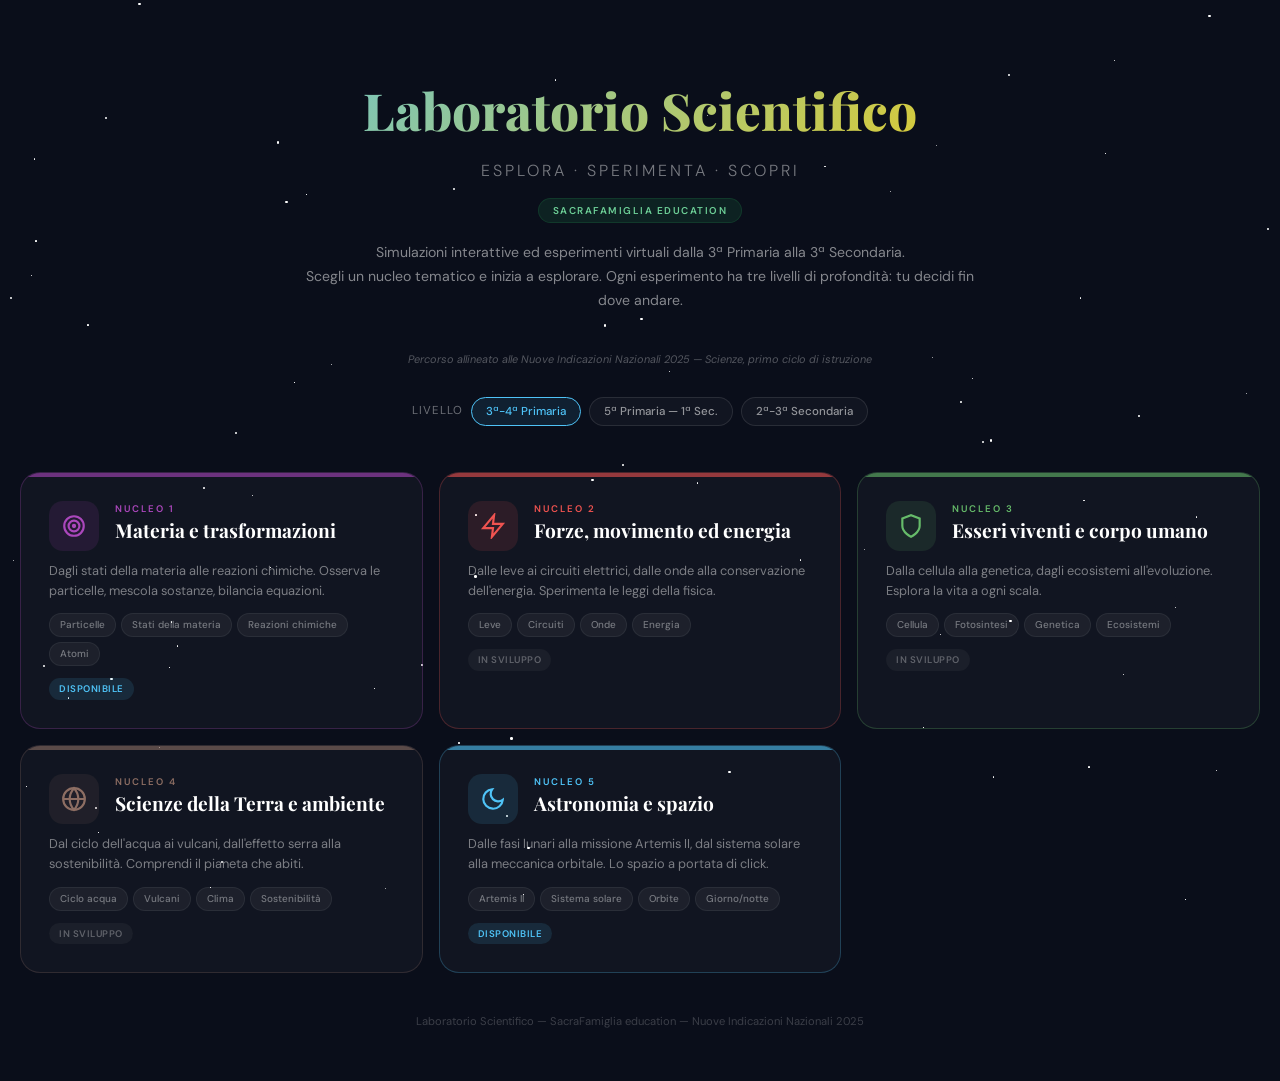
==== commit 4020f4d3: "Add files via upload" ====
--- a/index.html
+++ b/index.html
@@ -143,19 +143,19 @@
         <span class="nc-tag">Reazioni chimiche</span>
         <span class="nc-tag">Atomi</span>
       </div>
-      <div class="nc-badge soon">In sviluppo</div>
-      <div class="nc-experiments">
-        <a href="n1-particelle.html" class="nc-exp-item disabled">
+      <div class="nc-badge ready">Disponibile</div>
+      <div class="nc-experiments">
+        <a href="n1-particelle.html" class="nc-exp-item">
           <div class="nc-exp-dot"></div>
           <div class="nc-exp-text"><h5>Simulatore particelle</h5><p>Stati della materia, temperatura, pressione</p></div>
           <span class="nc-exp-arrow">&rsaquo;</span>
         </a>
-        <a href="n1-miscugli.html" class="nc-exp-item disabled">
+        <a href="n1-miscugli.html" class="nc-exp-item">
           <div class="nc-exp-dot"></div>
           <div class="nc-exp-text"><h5>Laboratorio miscugli</h5><p>Mescola, filtra, separa, dissolvi</p></div>
           <span class="nc-exp-arrow">&rsaquo;</span>
         </a>
-        <a href="n1-reazioni.html" class="nc-exp-item disabled">
+        <a href="n1-reazioni.html" class="nc-exp-item">
           <div class="nc-exp-dot"></div>
           <div class="nc-exp-text"><h5>Bilanciamento reazioni</h5><p>Costruisci e bilancia equazioni chimiche</p></div>
           <span class="nc-exp-arrow">&rsaquo;</span>
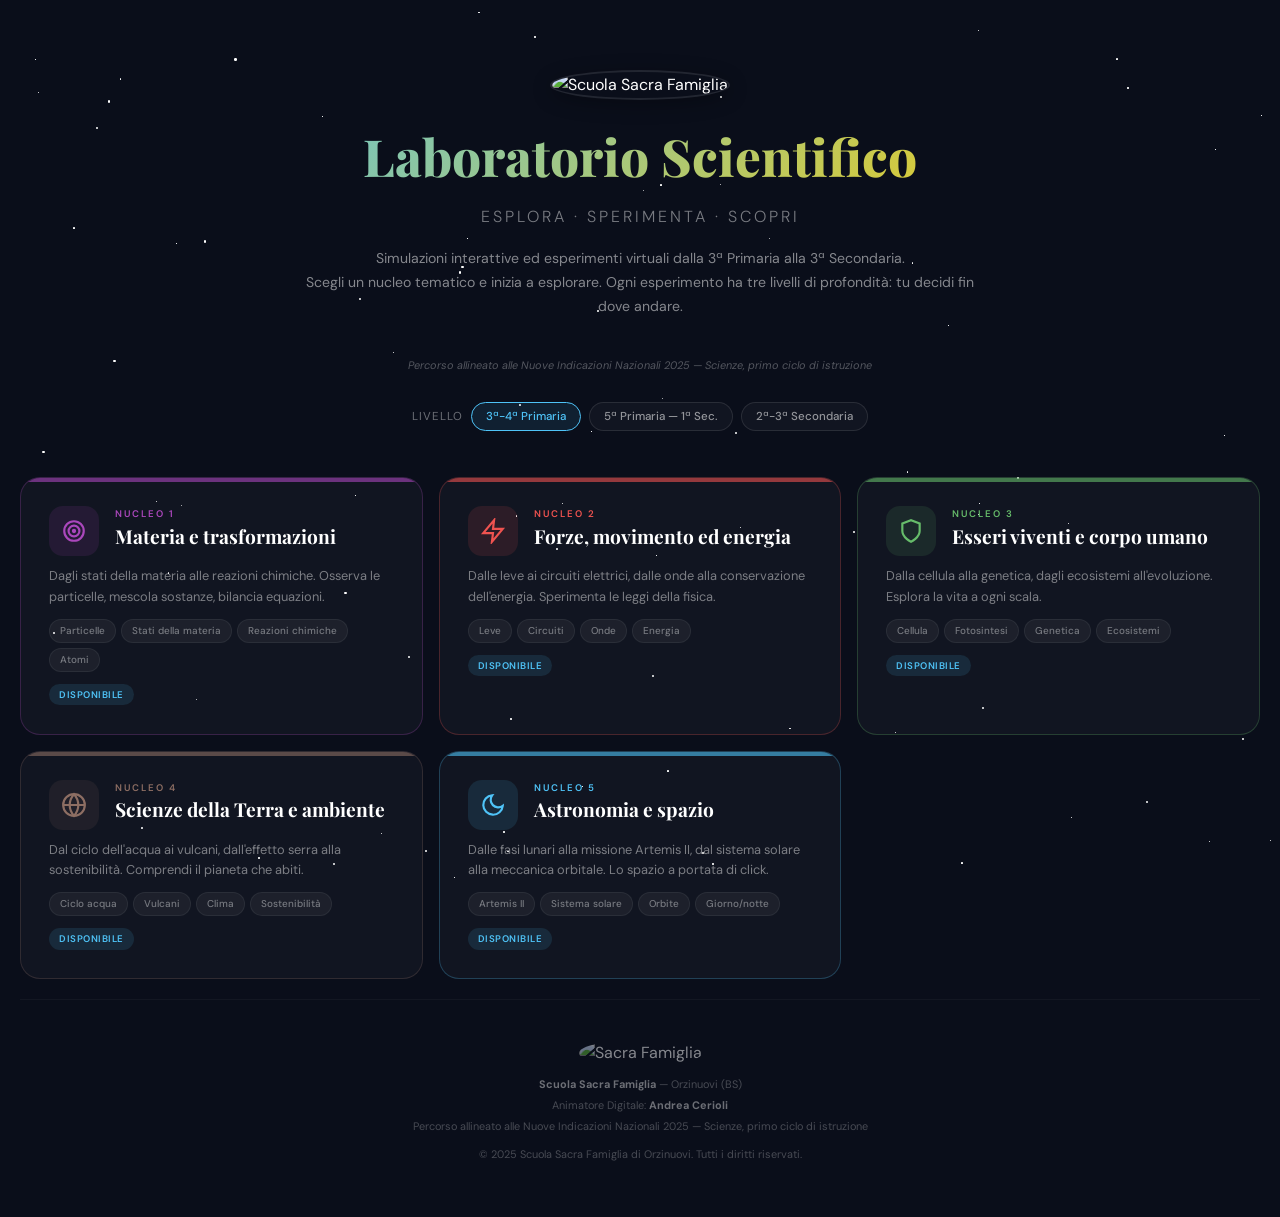
==== commit 8c14eb43: "Add files via upload" ====
--- a/index.html
+++ b/index.html
@@ -9,6 +9,7 @@
 <style>
 /* === INDEX-SPECIFIC === */
 .hero { text-align: center; padding: 50px 20px 30px; }
+.hero-logo { width: 90px; height: 90px; border-radius: 50%; margin-bottom: 16px; border: 2px solid rgba(255,255,255,.1); box-shadow: 0 4px 20px rgba(0,0,0,.3); }
 .hero h1 {
   font-family: var(--font-display); font-size: clamp(2rem, 5vw, 3.2rem); font-weight: 800;
   background: linear-gradient(135deg, var(--space-accent) 0%, var(--corona) 50%, var(--space-accent) 100%);
@@ -91,8 +92,9 @@
 .nc-exp-item:hover .nc-exp-arrow { color: var(--nc, var(--space-accent)); }
 
 /* FOOTER */
-.footer { text-align: center; padding: 40px 20px 30px; }
-.footer p { font-size: .7rem; color: rgba(255,255,255,.2); }
+.footer { text-align: center; padding: 40px 20px 30px; border-top: 1px solid rgba(255,255,255,.04); margin-top: 20px; }
+.footer p { font-size: .68rem; color: rgba(255,255,255,.25); margin-bottom: 4px; }
+.footer p strong { color: rgba(255,255,255,.4); }
 .footer a { color: rgba(79,195,247,.4); }
 </style>
 </head>
@@ -103,9 +105,9 @@
 <div class="app-container">
   <!-- HERO -->
   <div class="hero">
+    <img src="logo.jpg" alt="Scuola Sacra Famiglia" class="hero-logo">
     <h1>Laboratorio Scientifico</h1>
     <div class="subtitle">Esplora &middot; sperimenta &middot; scopri</div>
-    <div class="brand-tag">SacraFamiglia education</div>
     <p class="hero-desc">
       Simulazioni interattive ed esperimenti virtuali dalla 3&ordf; Primaria alla 3&ordf; Secondaria.<br>
       Scegli un nucleo tematico e inizia a esplorare. Ogni esperimento ha tre livelli di profondit&agrave;: tu decidi fin dove andare.
@@ -181,19 +183,19 @@
         <span class="nc-tag">Onde</span>
         <span class="nc-tag">Energia</span>
       </div>
-      <div class="nc-badge soon">In sviluppo</div>
-      <div class="nc-experiments">
-        <a href="n2-leve.html" class="nc-exp-item disabled">
+      <div class="nc-badge ready">Disponibile</div>
+      <div class="nc-experiments">
+        <a href="n2-leve.html" class="nc-exp-item ">
           <div class="nc-exp-dot"></div>
           <div class="nc-exp-text"><h5>Laboratorio leve</h5><p>Bilancia, leve di 1°-2°-3° genere, macchine semplici</p></div>
           <span class="nc-exp-arrow">&rsaquo;</span>
         </a>
-        <a href="n2-circuiti.html" class="nc-exp-item disabled">
+        <a href="n2-circuiti.html" class="nc-exp-item ">
           <div class="nc-exp-dot"></div>
           <div class="nc-exp-text"><h5>Costruttore circuiti</h5><p>Batterie, lampadine, interruttori, legge di Ohm</p></div>
           <span class="nc-exp-arrow">&rsaquo;</span>
         </a>
-        <a href="n2-onde.html" class="nc-exp-item disabled">
+        <a href="n2-onde.html" class="nc-exp-item ">
           <div class="nc-exp-dot"></div>
           <div class="nc-exp-text"><h5>Simulatore onde</h5><p>Suono, luce, interferenza, diffrazione</p></div>
           <span class="nc-exp-arrow">&rsaquo;</span>
@@ -219,19 +221,19 @@
         <span class="nc-tag">Genetica</span>
         <span class="nc-tag">Ecosistemi</span>
       </div>
-      <div class="nc-badge soon">In sviluppo</div>
-      <div class="nc-experiments">
-        <a href="n3-cellula.html" class="nc-exp-item disabled">
+      <div class="nc-badge ready">Disponibile</div>
+      <div class="nc-experiments">
+        <a href="n3-cellula.html" class="nc-exp-item ">
           <div class="nc-exp-dot"></div>
           <div class="nc-exp-text"><h5>La cellula esplorabile</h5><p>Zoom progressivo, organelli, animale vs vegetale</p></div>
           <span class="nc-exp-arrow">&rsaquo;</span>
         </a>
-        <a href="n3-ecosistema.html" class="nc-exp-item disabled">
+        <a href="n3-ecosistema.html" class="nc-exp-item ">
           <div class="nc-exp-dot"></div>
           <div class="nc-exp-text"><h5>Simulatore ecosistema</h5><p>Catena alimentare, popolazione, biodiversit&agrave;</p></div>
           <span class="nc-exp-arrow">&rsaquo;</span>
         </a>
-        <a href="n3-genetica.html" class="nc-exp-item disabled">
+        <a href="n3-genetica.html" class="nc-exp-item ">
           <div class="nc-exp-dot"></div>
           <div class="nc-exp-text"><h5>Incroci mendeliani</h5><p>Costruttore di incroci, quadrato di Punnett</p></div>
           <span class="nc-exp-arrow">&rsaquo;</span>
@@ -257,19 +259,19 @@
         <span class="nc-tag">Clima</span>
         <span class="nc-tag">Sostenibilit&agrave;</span>
       </div>
-      <div class="nc-badge soon">In sviluppo</div>
-      <div class="nc-experiments">
-        <a href="n4-ciclo-acqua.html" class="nc-exp-item disabled">
+      <div class="nc-badge ready">Disponibile</div>
+      <div class="nc-experiments">
+        <a href="n4-ciclo-acqua.html" class="nc-exp-item ">
           <div class="nc-exp-dot"></div>
           <div class="nc-exp-text"><h5>Ciclo dell'acqua</h5><p>Evaporazione, nuvole, precipitazione, infiltrazione</p></div>
           <span class="nc-exp-arrow">&rsaquo;</span>
         </a>
-        <a href="n4-vulcano.html" class="nc-exp-item disabled">
+        <a href="n4-vulcano.html" class="nc-exp-item ">
           <div class="nc-exp-dot"></div>
           <div class="nc-exp-text"><h5>Simulatore vulcano</h5><p>Sezione della Terra, tipi di eruzione, tettonica</p></div>
           <span class="nc-exp-arrow">&rsaquo;</span>
         </a>
-        <a href="n4-clima.html" class="nc-exp-item disabled">
+        <a href="n4-clima.html" class="nc-exp-item ">
           <div class="nc-exp-dot"></div>
           <div class="nc-exp-text"><h5>Laboratorio clima</h5><p>Effetto serra, bilancio energetico, proiezioni</p></div>
           <span class="nc-exp-arrow">&rsaquo;</span>
@@ -302,12 +304,12 @@
           <div class="nc-exp-text"><h5>Missione Artemis II</h5><p>Simulatore orbitale, timeline, esperimenti, foto NASA</p></div>
           <span class="nc-exp-arrow">&rsaquo;</span>
         </a>
-        <a href="n5-sistema-solare.html" class="nc-exp-item disabled">
+        <a href="n5-sistema-solare.html" class="nc-exp-item ">
           <div class="nc-exp-dot"></div>
           <div class="nc-exp-text"><h5>Sistema solare navigabile</h5><p>Orbite in scala, confronto dimensioni, dati planetari</p></div>
           <span class="nc-exp-arrow">&rsaquo;</span>
         </a>
-        <a href="n5-giorno-notte.html" class="nc-exp-item disabled">
+        <a href="n5-giorno-notte.html" class="nc-exp-item ">
           <div class="nc-exp-dot"></div>
           <div class="nc-exp-text"><h5>Giorno, notte e stagioni</h5><p>Rotazione, inclinazione assiale, fasi lunari</p></div>
           <span class="nc-exp-arrow">&rsaquo;</span>
@@ -318,7 +320,11 @@
   </div>
 
   <div class="footer">
-    <p>Laboratorio Scientifico &mdash; SacraFamiglia education &mdash; Nuove Indicazioni Nazionali 2025</p>
+    <div class="footer-logo"><img src="logo.jpg" alt="Sacra Famiglia" style="width:60px;height:60px;border-radius:50%;opacity:.5;margin-bottom:10px"></div>
+    <p><strong>Scuola Sacra Famiglia</strong> &mdash; Orzinuovi (BS)</p>
+    <p>Animatore Digitale: <strong>Andrea Cerioli</strong></p>
+    <p>Percorso allineato alle Nuove Indicazioni Nazionali 2025 &mdash; Scienze, primo ciclo di istruzione</p>
+    <p style="margin-top:10px">&copy; 2025 Scuola Sacra Famiglia di Orzinuovi. Tutti i diritti riservati.</p>
   </div>
 </div>
 
@@ -326,19 +332,18 @@
 <script>
 function toggleNucleo(card){
   const wasExpanded = card.classList.contains('expanded');
-  // Chiudi tutti
   document.querySelectorAll('.nucleo-card').forEach(c => c.classList.remove('expanded'));
-  // Apri questo se non era aperto
   if(!wasExpanded) card.classList.add('expanded');
 }
 
-// Passa il livello ai link
-document.querySelectorAll('.nc-exp-item:not(.disabled)').forEach(a => {
-  a.addEventListener('click', function(e){
-    e.stopPropagation();
-    const url = new URL(this.href, window.location);
-    url.searchParams.set('livello', currentLevel);
-    this.href = url.toString();
+document.addEventListener('DOMContentLoaded', function(){
+  document.querySelectorAll('.nc-exp-item').forEach(a => {
+    a.addEventListener('click', function(e){
+      e.stopPropagation();
+      const url = new URL(this.href, window.location);
+      url.searchParams.set('livello', typeof currentLevel !== 'undefined' ? currentLevel : 1);
+      this.href = url.toString();
+    });
   });
 });
 </script>
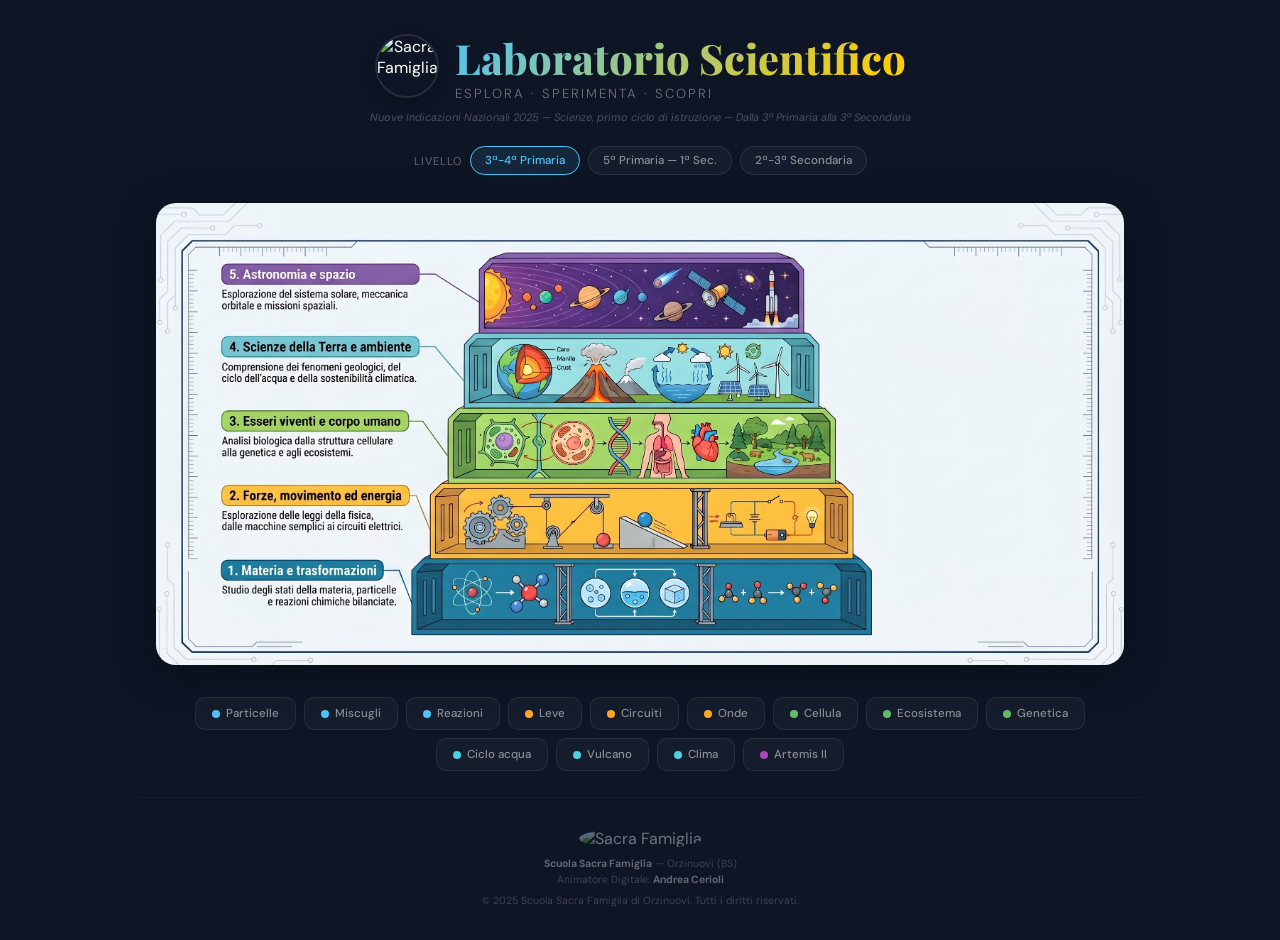
==== commit 62465f2c: "Add files via upload" ====
--- a/index.html
+++ b/index.html
@@ -3,345 +3,168 @@
 <head>
 <meta charset="UTF-8">
 <meta name="viewport" content="width=device-width, initial-scale=1.0">
-<title>Laboratorio Scientifico — SacraFamiglia education</title>
+<title>Laboratorio Scientifico — Scuola Sacra Famiglia</title>
 <link href="https://fonts.googleapis.com/css2?family=DM+Sans:ital,wght@0,300;0,400;0,500;0,600;0,700;1,400&family=Playfair+Display:wght@600;700;800&display=swap" rel="stylesheet">
-<link rel="stylesheet" href="shared.css">
 <style>
-/* === INDEX-SPECIFIC === */
-.hero { text-align: center; padding: 50px 20px 30px; }
-.hero-logo { width: 90px; height: 90px; border-radius: 50%; margin-bottom: 16px; border: 2px solid rgba(255,255,255,.1); box-shadow: 0 4px 20px rgba(0,0,0,.3); }
-.hero h1 {
-  font-family: var(--font-display); font-size: clamp(2rem, 5vw, 3.2rem); font-weight: 800;
-  background: linear-gradient(135deg, var(--space-accent) 0%, var(--corona) 50%, var(--space-accent) 100%);
-  background-size: 200% auto;
-  -webkit-background-clip: text; -webkit-text-fill-color: transparent; background-clip: text;
-  animation: shimmer 6s linear infinite;
+:root {
+  --font-body: 'DM Sans', sans-serif;
+  --font-display: 'Playfair Display', serif;
+  --space-bg: #0e1525;
+  --space-accent: #4fc3f7;
+  --corona: #ffcc02;
+  --n1: #4fc3f7; --n2: #ffa726; --n3: #66bb6a; --n4: #4dd0e1; --n5: #ab47bc;
+  --radius-lg: 20px;
+  --transition: 0.3s cubic-bezier(0.4, 0, 0.2, 1);
 }
-@keyframes shimmer { to { background-position: 200% center; } }
-.hero .subtitle { font-size: 1rem; color: rgba(255,255,255,.45); font-weight: 300; letter-spacing: 3px; text-transform: uppercase; margin-top: 6px; }
-.hero .brand-tag { margin-top: 14px; }
-.hero-desc { max-width: 680px; margin: 18px auto 0; font-size: .88rem; color: rgba(255,255,255,.5); line-height: 1.7; }
+* { margin:0; padding:0; box-sizing:border-box; }
+body { font-family:var(--font-body); background:var(--space-bg); color:#fff; min-height:100vh; overflow-x:hidden; }
 
-/* NUCLEI GRID */
-.nuclei-grid { display: grid; grid-template-columns: repeat(auto-fit, minmax(320px, 1fr)); gap: 16px; margin-top: 30px; }
-.nucleo-card {
-  background: rgba(255,255,255,.03);
-  border: 1px solid var(--nc-border, rgba(255,255,255,.08));
-  border-radius: var(--radius-lg);
-  padding: 28px;
-  cursor: pointer;
-  transition: var(--transition);
-  position: relative;
-  overflow: hidden;
+.site-header { text-align:center; padding:30px 20px 10px; }
+.header-row { display:flex; align-items:center; justify-content:center; gap:16px; margin-bottom:8px; }
+.header-logo { width:64px; height:64px; border-radius:50%; border:2px solid rgba(255,255,255,.1); box-shadow:0 4px 16px rgba(0,0,0,.3); }
+.header-text h1 {
+  font-family:var(--font-display); font-size:clamp(1.6rem,4vw,2.6rem); font-weight:800;
+  background:linear-gradient(135deg, var(--space-accent), var(--corona), var(--space-accent));
+  background-size:200% auto; animation:shimmer 6s linear infinite;
+  -webkit-background-clip:text; -webkit-text-fill-color:transparent; background-clip:text;
+  text-align:left;
 }
-.nucleo-card::before {
-  content: '';
-  position: absolute; top: 0; left: 0; right: 0; height: 4px;
-  background: var(--nc, var(--space-accent));
-  opacity: .6;
+@keyframes shimmer { to { background-position:200% center; } }
+.header-text .sub { font-size:.82rem; color:rgba(255,255,255,.4); font-weight:300; letter-spacing:2px; text-transform:uppercase; text-align:left; }
+.curricolo-ref { font-size:.68rem; color:rgba(255,255,255,.25); font-style:italic; margin-top:6px; }
+
+.level-bar { display:flex; align-items:center; justify-content:center; gap:8px; padding:12px 0; flex-wrap:wrap; }
+.level-label { font-size:.7rem; color:rgba(255,255,255,.35); text-transform:uppercase; letter-spacing:1px; }
+.level-btn { padding:6px 14px; border-radius:30px; border:1.5px solid rgba(255,255,255,.1); background:rgba(255,255,255,.03); color:rgba(255,255,255,.5); font-family:var(--font-body); font-size:.72rem; font-weight:500; cursor:pointer; transition:var(--transition); }
+.level-btn:hover { border-color:var(--space-accent); color:var(--space-accent); }
+.level-btn.active { background:rgba(79,195,247,.1); border-color:var(--space-accent); color:var(--space-accent); }
+
+.pyramid-wrap { position:relative; max-width:1000px; margin:16px auto; padding:0 16px; }
+.pyramid-img { width:100%; display:block; border-radius:var(--radius-lg); box-shadow:0 8px 40px rgba(0,0,0,.4); }
+
+.layer-link {
+  position:absolute; left:25%; right:2%;
+  cursor:pointer; border-radius:10px;
+  transition:var(--transition);
+  display:flex; align-items:center; justify-content:center;
+  text-decoration:none;
 }
-.nucleo-card:hover { border-color: var(--nc, var(--space-accent)); transform: translateY(-3px); box-shadow: 0 12px 40px rgba(0,0,0,.3); }
-.nucleo-card.expanded { border-color: var(--nc, var(--space-accent)); }
-.nc-header { display: flex; align-items: flex-start; gap: 16px; }
-.nc-icon {
-  width: 50px; height: 50px; border-radius: 14px;
-  background: var(--nc-bg, rgba(79,195,247,.1));
-  display: flex; align-items: center; justify-content: center;
-  flex-shrink: 0;
+.layer-link:hover { background:rgba(255,255,255,.08); box-shadow:inset 0 0 0 2px rgba(255,255,255,.15), 0 0 30px rgba(255,255,255,.05); }
+.layer-link:hover .layer-tooltip { opacity:1; transform:translateX(-50%) translateY(0); }
+.layer-tooltip {
+  position:absolute; bottom:100%; left:50%; transform:translateX(-50%) translateY(6px);
+  background:rgba(14,21,37,.92); border:1px solid rgba(255,255,255,.12);
+  border-radius:10px; padding:10px 16px;
+  white-space:nowrap; pointer-events:none;
+  opacity:0; transition:var(--transition);
+  box-shadow:0 8px 24px rgba(0,0,0,.4); z-index:10;
 }
-.nc-icon svg { width: 26px; height: 26px; color: var(--nc, var(--space-accent)); }
-.nc-info { flex: 1; }
-.nc-info .nc-num { font-size: .6rem; text-transform: uppercase; letter-spacing: 2px; color: var(--nc, var(--space-accent)); font-weight: 600; margin-bottom: 2px; }
-.nc-info h2 { font-family: var(--font-display); font-size: 1.2rem; font-weight: 700; color: var(--bianco); line-height: 1.3; }
-.nc-desc { font-size: .8rem; color: rgba(255,255,255,.45); margin-top: 10px; line-height: 1.6; }
-.nc-tags { display: flex; flex-wrap: wrap; gap: 5px; margin-top: 12px; }
-.nc-tag { padding: 3px 10px; border-radius: 12px; font-size: .62rem; font-weight: 500; background: rgba(255,255,255,.05); color: rgba(255,255,255,.4); border: 1px solid rgba(255,255,255,.06); }
-.nc-badge {
-  display: inline-flex; align-items: center; gap: 4px;
-  padding: 3px 10px; border-radius: 12px;
-  font-size: .6rem; font-weight: 600; text-transform: uppercase; letter-spacing: .5px;
-  margin-top: 12px;
+.layer-tooltip h4 { font-size:.82rem; font-weight:600; margin-bottom:2px; }
+.layer-tooltip p { font-size:.68rem; color:rgba(255,255,255,.45); }
+.layer-tooltip .arrow-hint { font-size:.6rem; color:var(--space-accent); margin-top:4px; }
+
+.layer-n5 { top:2%;  height:18%; }
+.layer-n4 { top:20%; height:18%; }
+.layer-n3 { top:38%; height:18%; }
+.layer-n2 { top:56%; height:19%; }
+.layer-n1 { top:75%; height:20%; }
+
+.layer-n5:hover { background:rgba(171,71,188,.1); box-shadow:inset 0 0 0 2px rgba(171,71,188,.25); }
+.layer-n4:hover { background:rgba(77,208,225,.1); box-shadow:inset 0 0 0 2px rgba(77,208,225,.25); }
+.layer-n3:hover { background:rgba(102,187,106,.1); box-shadow:inset 0 0 0 2px rgba(102,187,106,.25); }
+.layer-n2:hover { background:rgba(255,167,38,.1); box-shadow:inset 0 0 0 2px rgba(255,167,38,.25); }
+.layer-n1:hover { background:rgba(79,195,247,.1); box-shadow:inset 0 0 0 2px rgba(79,195,247,.25); }
+
+@media(max-width:600px) {
+  .layer-link { left:2%; }
+  .layer-tooltip { display:none; }
 }
-.nc-badge.ready { background: rgba(79,195,247,.12); color: var(--space-accent); }
-.nc-badge.soon { background: rgba(255,255,255,.04); color: rgba(255,255,255,.3); }
 
-/* EXPANDED EXPERIMENTS LIST */
-.nc-experiments {
-  max-height: 0; overflow: hidden;
-  transition: max-height .4s ease, margin .3s ease, opacity .3s ease;
-  opacity: 0; margin-top: 0;
-}
-.nucleo-card.expanded .nc-experiments { max-height: 600px; opacity: 1; margin-top: 18px; }
-.nc-exp-item {
-  display: flex; align-items: center; gap: 12px;
-  padding: 12px 14px;
-  border-radius: var(--radius);
-  background: rgba(255,255,255,.03);
-  border: 1px solid rgba(255,255,255,.05);
-  margin-bottom: 8px;
-  text-decoration: none;
-  color: var(--bianco);
-  transition: var(--transition);
-}
-.nc-exp-item:hover { background: rgba(255,255,255,.06); border-color: var(--nc, var(--space-accent)); transform: translateX(4px); }
-.nc-exp-item.disabled { opacity: .35; pointer-events: none; }
-.nc-exp-dot { width: 8px; height: 8px; border-radius: 50%; background: var(--nc, var(--space-accent)); flex-shrink: 0; }
-.nc-exp-text h5 { font-size: .82rem; font-weight: 600; }
-.nc-exp-text p { font-size: .68rem; color: rgba(255,255,255,.4); margin-top: 1px; }
-.nc-exp-arrow { margin-left: auto; color: rgba(255,255,255,.2); font-size: .9rem; }
-.nc-exp-item:hover .nc-exp-arrow { color: var(--nc, var(--space-accent)); }
+.quick-nav { display:flex; flex-wrap:wrap; gap:8px; justify-content:center; padding:16px 20px; max-width:1000px; margin:0 auto; }
+.qn-btn { padding:8px 16px; border-radius:10px; border:1px solid rgba(255,255,255,.08); background:rgba(255,255,255,.03); color:rgba(255,255,255,.5); font-family:var(--font-body); font-size:.72rem; font-weight:500; cursor:pointer; transition:var(--transition); text-decoration:none; display:flex; align-items:center; gap:6px; }
+.qn-btn:hover { border-color:rgba(255,255,255,.2); color:#fff; transform:translateY(-1px); }
+.qn-dot { width:8px; height:8px; border-radius:50%; }
 
-/* FOOTER */
-.footer { text-align: center; padding: 40px 20px 30px; border-top: 1px solid rgba(255,255,255,.04); margin-top: 20px; }
-.footer p { font-size: .68rem; color: rgba(255,255,255,.25); margin-bottom: 4px; }
-.footer p strong { color: rgba(255,255,255,.4); }
-.footer a { color: rgba(79,195,247,.4); }
+.site-footer { text-align:center; padding:30px 20px; border-top:1px solid rgba(255,255,255,.04); margin-top:10px; max-width:1000px; margin-left:auto; margin-right:auto; }
+.site-footer p { font-size:.65rem; color:rgba(255,255,255,.2); margin-bottom:3px; }
+.site-footer strong { color:rgba(255,255,255,.35); }
+.footer-logo { width:50px; height:50px; border-radius:50%; opacity:.4; margin-bottom:8px; }
 </style>
 </head>
 <body>
 
-<div class="stars-container" id="starsContainer"></div>
+  <header class="site-header">
+    <div class="header-row">
+      <img src="logo.jpg" alt="Sacra Famiglia" class="header-logo">
+      <div class="header-text">
+        <h1>Laboratorio Scientifico</h1>
+        <div class="sub">Esplora &middot; sperimenta &middot; scopri</div>
+      </div>
+    </div>
+    <div class="curricolo-ref">Nuove Indicazioni Nazionali 2025 &mdash; Scienze, primo ciclo di istruzione &mdash; Dalla 3&ordf; Primaria alla 3&ordf; Secondaria</div>
+  </header>
 
-<div class="app-container">
-  <!-- HERO -->
-  <div class="hero">
-    <img src="logo.jpg" alt="Scuola Sacra Famiglia" class="hero-logo">
-    <h1>Laboratorio Scientifico</h1>
-    <div class="subtitle">Esplora &middot; sperimenta &middot; scopri</div>
-    <p class="hero-desc">
-      Simulazioni interattive ed esperimenti virtuali dalla 3&ordf; Primaria alla 3&ordf; Secondaria.<br>
-      Scegli un nucleo tematico e inizia a esplorare. Ogni esperimento ha tre livelli di profondit&agrave;: tu decidi fin dove andare.
-    </p>
+  <div class="level-bar">
+    <span class="level-label">Livello</span>
+    <button class="level-btn active" data-level="1" onclick="setLvl(1)">3&ordf;-4&ordf; Primaria</button>
+    <button class="level-btn" data-level="2" onclick="setLvl(2)">5&ordf; Primaria &mdash; 1&ordf; Sec.</button>
+    <button class="level-btn" data-level="3" onclick="setLvl(3)">2&ordf;-3&ordf; Secondaria</button>
   </div>
 
-  <div class="curricolo-ref">Percorso allineato alle Nuove Indicazioni Nazionali 2025 &mdash; Scienze, primo ciclo di istruzione</div>
-
-  <!-- LEVEL SELECTOR -->
-  <div class="complexity-bar">
-    <span class="complexity-label">Livello</span>
-    <button class="complexity-btn active" data-level="1" onclick="setLevel(1)">3&ordf;-4&ordf; Primaria</button>
-    <button class="complexity-btn" data-level="2" onclick="setLevel(2)">5&ordf; Primaria &mdash; 1&ordf; Sec.</button>
-    <button class="complexity-btn" data-level="3" onclick="setLevel(3)">2&ordf;-3&ordf; Secondaria</button>
+  <div class="pyramid-wrap">
+    <img src="laboscienze.jpg" alt="I 5 nuclei del Laboratorio Scientifico" class="pyramid-img">
+    <a href="n1-particelle.html" class="layer-link layer-n1"><div class="layer-tooltip"><h4 style="color:var(--n1)">1. Materia e trasformazioni</h4><p>Particelle, stati della materia, miscugli, reazioni</p><div class="arrow-hint">Clicca per esplorare &rsaquo;</div></div></a>
+    <a href="n2-leve.html" class="layer-link layer-n2"><div class="layer-tooltip"><h4 style="color:var(--n2)">2. Forze, movimento ed energia</h4><p>Leve, circuiti elettrici, onde sonore e luminose</p><div class="arrow-hint">Clicca per esplorare &rsaquo;</div></div></a>
+    <a href="n3-cellula.html" class="layer-link layer-n3"><div class="layer-tooltip"><h4 style="color:var(--n3)">3. Esseri viventi e corpo umano</h4><p>Cellula, ecosistemi, genetica mendeliana</p><div class="arrow-hint">Clicca per esplorare &rsaquo;</div></div></a>
+    <a href="n4-ciclo-acqua.html" class="layer-link layer-n4"><div class="layer-tooltip"><h4 style="color:var(--n4)">4. Scienze della Terra e ambiente</h4><p>Ciclo dell'acqua, vulcani, clima ed effetto serra</p><div class="arrow-hint">Clicca per esplorare &rsaquo;</div></div></a>
+    <a href="n5-artemis.html" class="layer-link layer-n5"><div class="layer-tooltip"><h4 style="color:var(--n5)">5. Astronomia e spazio</h4><p>Missione Artemis II, orbite, sistema solare</p><div class="arrow-hint">Clicca per esplorare &rsaquo;</div></div></a>
   </div>
 
-  <!-- NUCLEI GRID -->
-  <div class="nuclei-grid" id="nucleiGrid">
+  <nav class="quick-nav">
+    <a href="n1-particelle.html" class="qn-btn"><span class="qn-dot" style="background:var(--n1)"></span>Particelle</a>
+    <a href="n1-miscugli.html" class="qn-btn"><span class="qn-dot" style="background:var(--n1)"></span>Miscugli</a>
+    <a href="n1-reazioni.html" class="qn-btn"><span class="qn-dot" style="background:var(--n1)"></span>Reazioni</a>
+    <a href="n2-leve.html" class="qn-btn"><span class="qn-dot" style="background:var(--n2)"></span>Leve</a>
+    <a href="n2-circuiti.html" class="qn-btn"><span class="qn-dot" style="background:var(--n2)"></span>Circuiti</a>
+    <a href="n2-onde.html" class="qn-btn"><span class="qn-dot" style="background:var(--n2)"></span>Onde</a>
+    <a href="n3-cellula.html" class="qn-btn"><span class="qn-dot" style="background:var(--n3)"></span>Cellula</a>
+    <a href="n3-ecosistema.html" class="qn-btn"><span class="qn-dot" style="background:var(--n3)"></span>Ecosistema</a>
+    <a href="n3-genetica.html" class="qn-btn"><span class="qn-dot" style="background:var(--n3)"></span>Genetica</a>
+    <a href="n4-ciclo-acqua.html" class="qn-btn"><span class="qn-dot" style="background:var(--n4)"></span>Ciclo acqua</a>
+    <a href="n4-vulcano.html" class="qn-btn"><span class="qn-dot" style="background:var(--n4)"></span>Vulcano</a>
+    <a href="n4-clima.html" class="qn-btn"><span class="qn-dot" style="background:var(--n4)"></span>Clima</a>
+    <a href="n5-artemis.html" class="qn-btn"><span class="qn-dot" style="background:var(--n5)"></span>Artemis II</a>
+  </nav>
 
-    <!-- N1: MATERIA -->
-    <div class="nucleo-card" style="--nc:var(--n1);--nc-bg:var(--n1bg);--nc-border:var(--n1border)" onclick="toggleNucleo(this)">
-      <div class="nc-header">
-        <div class="nc-icon">
-          <svg viewBox="0 0 24 24" fill="none" stroke="currentColor" stroke-width="2"><circle cx="12" cy="12" r="1"/><circle cx="12" cy="12" r="5"/><circle cx="12" cy="12" r="9"/></svg>
-        </div>
-        <div class="nc-info">
-          <div class="nc-num">Nucleo 1</div>
-          <h2>Materia e trasformazioni</h2>
-        </div>
-      </div>
-      <p class="nc-desc">Dagli stati della materia alle reazioni chimiche. Osserva le particelle, mescola sostanze, bilancia equazioni.</p>
-      <div class="nc-tags">
-        <span class="nc-tag">Particelle</span>
-        <span class="nc-tag">Stati della materia</span>
-        <span class="nc-tag">Reazioni chimiche</span>
-        <span class="nc-tag">Atomi</span>
-      </div>
-      <div class="nc-badge ready">Disponibile</div>
-      <div class="nc-experiments">
-        <a href="n1-particelle.html" class="nc-exp-item">
-          <div class="nc-exp-dot"></div>
-          <div class="nc-exp-text"><h5>Simulatore particelle</h5><p>Stati della materia, temperatura, pressione</p></div>
-          <span class="nc-exp-arrow">&rsaquo;</span>
-        </a>
-        <a href="n1-miscugli.html" class="nc-exp-item">
-          <div class="nc-exp-dot"></div>
-          <div class="nc-exp-text"><h5>Laboratorio miscugli</h5><p>Mescola, filtra, separa, dissolvi</p></div>
-          <span class="nc-exp-arrow">&rsaquo;</span>
-        </a>
-        <a href="n1-reazioni.html" class="nc-exp-item">
-          <div class="nc-exp-dot"></div>
-          <div class="nc-exp-text"><h5>Bilanciamento reazioni</h5><p>Costruisci e bilancia equazioni chimiche</p></div>
-          <span class="nc-exp-arrow">&rsaquo;</span>
-        </a>
-      </div>
-    </div>
-
-    <!-- N2: FORZE -->
-    <div class="nucleo-card" style="--nc:var(--n2);--nc-bg:var(--n2bg);--nc-border:var(--n2border)" onclick="toggleNucleo(this)">
-      <div class="nc-header">
-        <div class="nc-icon">
-          <svg viewBox="0 0 24 24" fill="none" stroke="currentColor" stroke-width="2"><path d="M13 2L3 14h9l-1 8 10-12h-9l1-8z"/></svg>
-        </div>
-        <div class="nc-info">
-          <div class="nc-num">Nucleo 2</div>
-          <h2>Forze, movimento ed energia</h2>
-        </div>
-      </div>
-      <p class="nc-desc">Dalle leve ai circuiti elettrici, dalle onde alla conservazione dell'energia. Sperimenta le leggi della fisica.</p>
-      <div class="nc-tags">
-        <span class="nc-tag">Leve</span>
-        <span class="nc-tag">Circuiti</span>
-        <span class="nc-tag">Onde</span>
-        <span class="nc-tag">Energia</span>
-      </div>
-      <div class="nc-badge ready">Disponibile</div>
-      <div class="nc-experiments">
-        <a href="n2-leve.html" class="nc-exp-item ">
-          <div class="nc-exp-dot"></div>
-          <div class="nc-exp-text"><h5>Laboratorio leve</h5><p>Bilancia, leve di 1°-2°-3° genere, macchine semplici</p></div>
-          <span class="nc-exp-arrow">&rsaquo;</span>
-        </a>
-        <a href="n2-circuiti.html" class="nc-exp-item ">
-          <div class="nc-exp-dot"></div>
-          <div class="nc-exp-text"><h5>Costruttore circuiti</h5><p>Batterie, lampadine, interruttori, legge di Ohm</p></div>
-          <span class="nc-exp-arrow">&rsaquo;</span>
-        </a>
-        <a href="n2-onde.html" class="nc-exp-item ">
-          <div class="nc-exp-dot"></div>
-          <div class="nc-exp-text"><h5>Simulatore onde</h5><p>Suono, luce, interferenza, diffrazione</p></div>
-          <span class="nc-exp-arrow">&rsaquo;</span>
-        </a>
-      </div>
-    </div>
-
-    <!-- N3: VIVENTI -->
-    <div class="nucleo-card" style="--nc:var(--n3);--nc-bg:var(--n3bg);--nc-border:var(--n3border)" onclick="toggleNucleo(this)">
-      <div class="nc-header">
-        <div class="nc-icon">
-          <svg viewBox="0 0 24 24" fill="none" stroke="currentColor" stroke-width="2"><path d="M12 22s8-4 8-10V5l-8-3-8 3v7c0 6 8 10 8 10z"/></svg>
-        </div>
-        <div class="nc-info">
-          <div class="nc-num">Nucleo 3</div>
-          <h2>Esseri viventi e corpo umano</h2>
-        </div>
-      </div>
-      <p class="nc-desc">Dalla cellula alla genetica, dagli ecosistemi all'evoluzione. Esplora la vita a ogni scala.</p>
-      <div class="nc-tags">
-        <span class="nc-tag">Cellula</span>
-        <span class="nc-tag">Fotosintesi</span>
-        <span class="nc-tag">Genetica</span>
-        <span class="nc-tag">Ecosistemi</span>
-      </div>
-      <div class="nc-badge ready">Disponibile</div>
-      <div class="nc-experiments">
-        <a href="n3-cellula.html" class="nc-exp-item ">
-          <div class="nc-exp-dot"></div>
-          <div class="nc-exp-text"><h5>La cellula esplorabile</h5><p>Zoom progressivo, organelli, animale vs vegetale</p></div>
-          <span class="nc-exp-arrow">&rsaquo;</span>
-        </a>
-        <a href="n3-ecosistema.html" class="nc-exp-item ">
-          <div class="nc-exp-dot"></div>
-          <div class="nc-exp-text"><h5>Simulatore ecosistema</h5><p>Catena alimentare, popolazione, biodiversit&agrave;</p></div>
-          <span class="nc-exp-arrow">&rsaquo;</span>
-        </a>
-        <a href="n3-genetica.html" class="nc-exp-item ">
-          <div class="nc-exp-dot"></div>
-          <div class="nc-exp-text"><h5>Incroci mendeliani</h5><p>Costruttore di incroci, quadrato di Punnett</p></div>
-          <span class="nc-exp-arrow">&rsaquo;</span>
-        </a>
-      </div>
-    </div>
-
-    <!-- N4: TERRA -->
-    <div class="nucleo-card" style="--nc:var(--n4);--nc-bg:var(--n4bg);--nc-border:var(--n4border)" onclick="toggleNucleo(this)">
-      <div class="nc-header">
-        <div class="nc-icon">
-          <svg viewBox="0 0 24 24" fill="none" stroke="currentColor" stroke-width="2"><circle cx="12" cy="12" r="10"/><path d="M2 12h20"/><path d="M12 2a15.3 15.3 0 014 10 15.3 15.3 0 01-4 10 15.3 15.3 0 01-4-10 15.3 15.3 0 014-10z"/></svg>
-        </div>
-        <div class="nc-info">
-          <div class="nc-num">Nucleo 4</div>
-          <h2>Scienze della Terra e ambiente</h2>
-        </div>
-      </div>
-      <p class="nc-desc">Dal ciclo dell'acqua ai vulcani, dall'effetto serra alla sostenibilit&agrave;. Comprendi il pianeta che abiti.</p>
-      <div class="nc-tags">
-        <span class="nc-tag">Ciclo acqua</span>
-        <span class="nc-tag">Vulcani</span>
-        <span class="nc-tag">Clima</span>
-        <span class="nc-tag">Sostenibilit&agrave;</span>
-      </div>
-      <div class="nc-badge ready">Disponibile</div>
-      <div class="nc-experiments">
-        <a href="n4-ciclo-acqua.html" class="nc-exp-item ">
-          <div class="nc-exp-dot"></div>
-          <div class="nc-exp-text"><h5>Ciclo dell'acqua</h5><p>Evaporazione, nuvole, precipitazione, infiltrazione</p></div>
-          <span class="nc-exp-arrow">&rsaquo;</span>
-        </a>
-        <a href="n4-vulcano.html" class="nc-exp-item ">
-          <div class="nc-exp-dot"></div>
-          <div class="nc-exp-text"><h5>Simulatore vulcano</h5><p>Sezione della Terra, tipi di eruzione, tettonica</p></div>
-          <span class="nc-exp-arrow">&rsaquo;</span>
-        </a>
-        <a href="n4-clima.html" class="nc-exp-item ">
-          <div class="nc-exp-dot"></div>
-          <div class="nc-exp-text"><h5>Laboratorio clima</h5><p>Effetto serra, bilancio energetico, proiezioni</p></div>
-          <span class="nc-exp-arrow">&rsaquo;</span>
-        </a>
-      </div>
-    </div>
-
-    <!-- N5: SPAZIO -->
-    <div class="nucleo-card" style="--nc:var(--n5);--nc-bg:var(--n5bg);--nc-border:var(--n5border)" onclick="toggleNucleo(this)">
-      <div class="nc-header">
-        <div class="nc-icon">
-          <svg viewBox="0 0 24 24" fill="none" stroke="currentColor" stroke-width="2"><path d="M21 12.79A9 9 0 1111.21 3 7 7 0 0021 12.79z"/></svg>
-        </div>
-        <div class="nc-info">
-          <div class="nc-num">Nucleo 5</div>
-          <h2>Astronomia e spazio</h2>
-        </div>
-      </div>
-      <p class="nc-desc">Dalle fasi lunari alla missione Artemis II, dal sistema solare alla meccanica orbitale. Lo spazio a portata di click.</p>
-      <div class="nc-tags">
-        <span class="nc-tag">Artemis II</span>
-        <span class="nc-tag">Sistema solare</span>
-        <span class="nc-tag">Orbite</span>
-        <span class="nc-tag">Giorno/notte</span>
-      </div>
-      <div class="nc-badge ready">Disponibile</div>
-      <div class="nc-experiments">
-        <a href="n5-artemis.html" class="nc-exp-item">
-          <div class="nc-exp-dot"></div>
-          <div class="nc-exp-text"><h5>Missione Artemis II</h5><p>Simulatore orbitale, timeline, esperimenti, foto NASA</p></div>
-          <span class="nc-exp-arrow">&rsaquo;</span>
-        </a>
-        <a href="n5-sistema-solare.html" class="nc-exp-item ">
-          <div class="nc-exp-dot"></div>
-          <div class="nc-exp-text"><h5>Sistema solare navigabile</h5><p>Orbite in scala, confronto dimensioni, dati planetari</p></div>
-          <span class="nc-exp-arrow">&rsaquo;</span>
-        </a>
-        <a href="n5-giorno-notte.html" class="nc-exp-item ">
-          <div class="nc-exp-dot"></div>
-          <div class="nc-exp-text"><h5>Giorno, notte e stagioni</h5><p>Rotazione, inclinazione assiale, fasi lunari</p></div>
-          <span class="nc-exp-arrow">&rsaquo;</span>
-        </a>
-      </div>
-    </div>
-
-  </div>
-
-  <div class="footer">
-    <div class="footer-logo"><img src="logo.jpg" alt="Sacra Famiglia" style="width:60px;height:60px;border-radius:50%;opacity:.5;margin-bottom:10px"></div>
+  <footer class="site-footer">
+    <img src="logo.jpg" alt="Sacra Famiglia" class="footer-logo">
     <p><strong>Scuola Sacra Famiglia</strong> &mdash; Orzinuovi (BS)</p>
     <p>Animatore Digitale: <strong>Andrea Cerioli</strong></p>
-    <p>Percorso allineato alle Nuove Indicazioni Nazionali 2025 &mdash; Scienze, primo ciclo di istruzione</p>
-    <p style="margin-top:10px">&copy; 2025 Scuola Sacra Famiglia di Orzinuovi. Tutti i diritti riservati.</p>
-  </div>
-</div>
+    <p style="margin-top:8px">&copy; 2025 Scuola Sacra Famiglia di Orzinuovi. Tutti i diritti riservati.</p>
+  </footer>
 
-<script src="glossario.js"></script>
 <script>
-function toggleNucleo(card){
-  const wasExpanded = card.classList.contains('expanded');
-  document.querySelectorAll('.nucleo-card').forEach(c => c.classList.remove('expanded'));
-  if(!wasExpanded) card.classList.add('expanded');
+let currentLvl = 1;
+(function(){
+  const p = new URLSearchParams(window.location.search);
+  const lv = parseInt(p.get('livello'));
+  if(lv >= 1 && lv <= 3) currentLvl = lv;
+  document.querySelectorAll('.level-btn').forEach(b => b.classList.toggle('active', +b.dataset.level === currentLvl));
+})();
+
+function setLvl(lv){
+  currentLvl = lv;
+  document.querySelectorAll('.level-btn').forEach(b => b.classList.toggle('active', +b.dataset.level === lv));
+  const url = new URL(window.location);
+  url.searchParams.set('livello', lv);
+  history.replaceState(null, '', url);
 }
 
 document.addEventListener('DOMContentLoaded', function(){
-  document.querySelectorAll('.nc-exp-item').forEach(a => {
-    a.addEventListener('click', function(e){
-      e.stopPropagation();
+  document.querySelectorAll('a[href$=".html"]').forEach(a => {
+    a.addEventListener('click', function(){
       const url = new URL(this.href, window.location);
-      url.searchParams.set('livello', typeof currentLevel !== 'undefined' ? currentLevel : 1);
+      url.searchParams.set('livello', currentLvl);
       this.href = url.toString();
     });
   });
